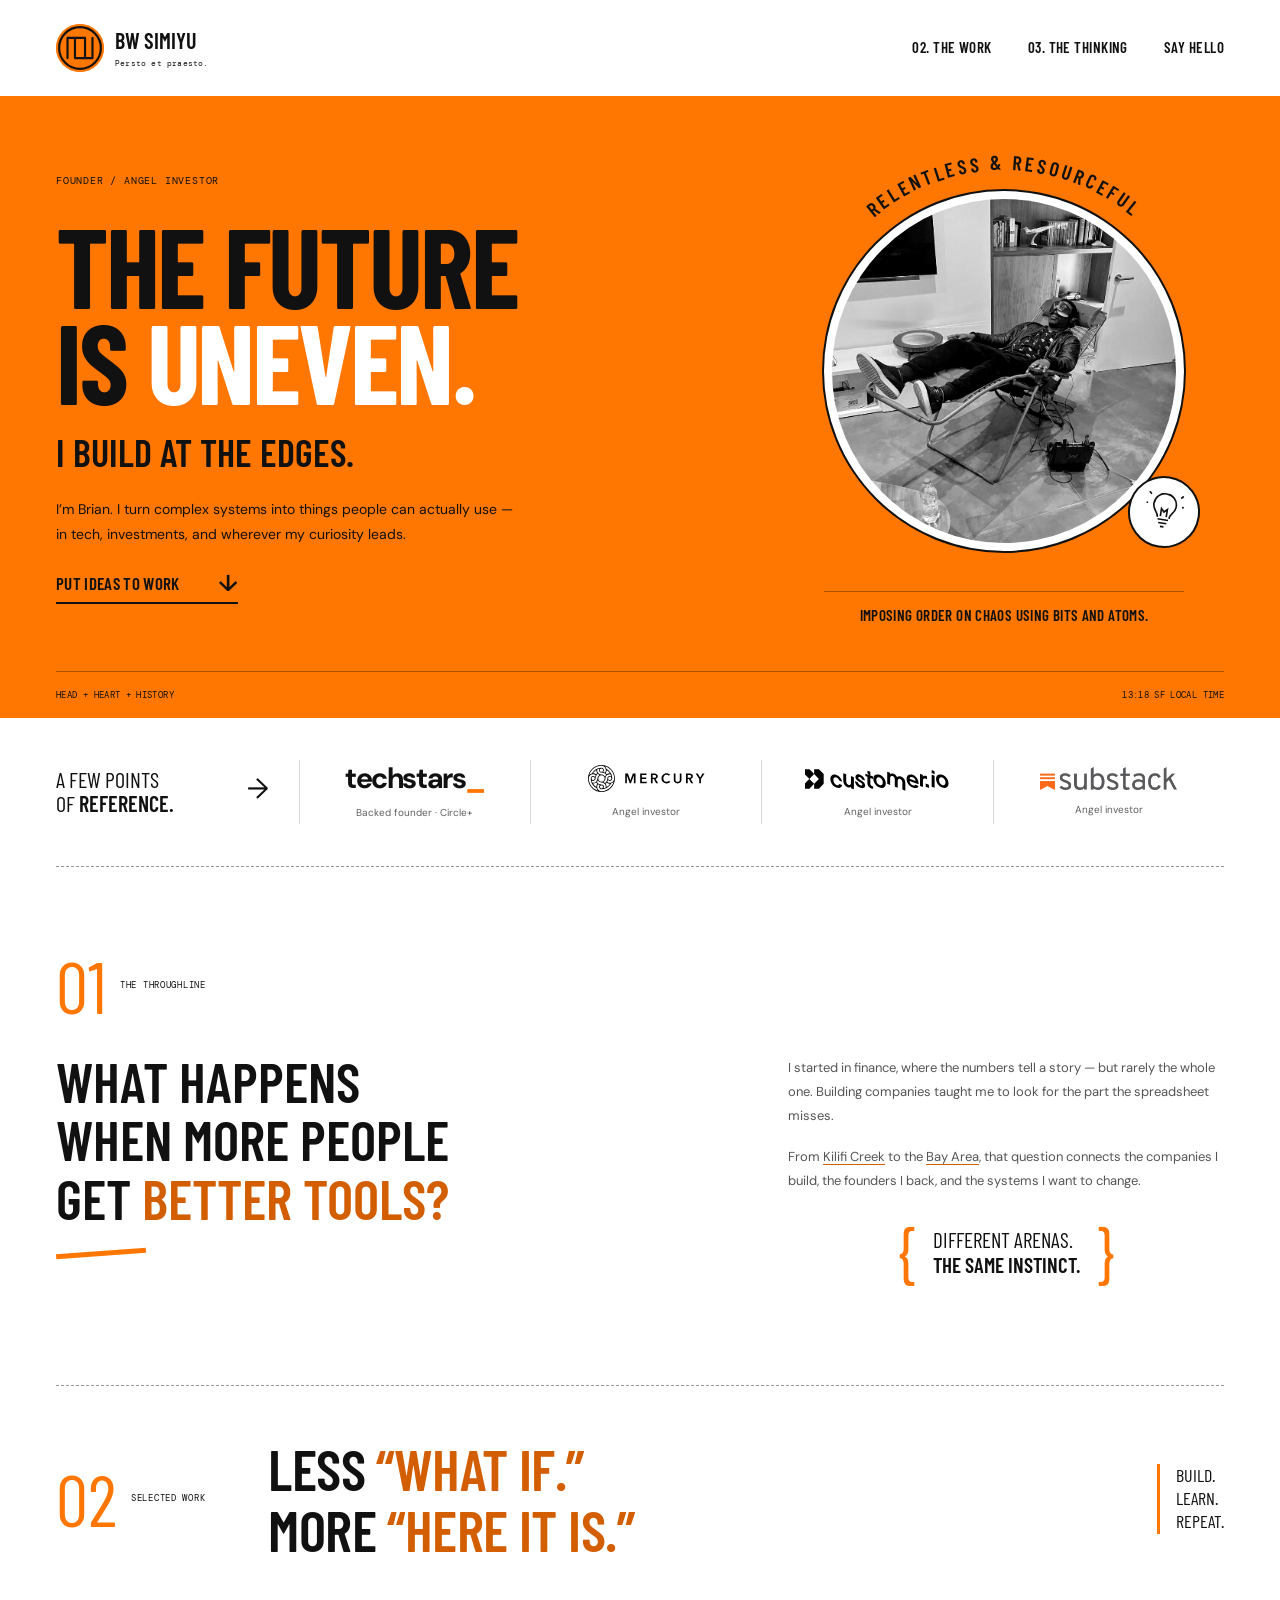
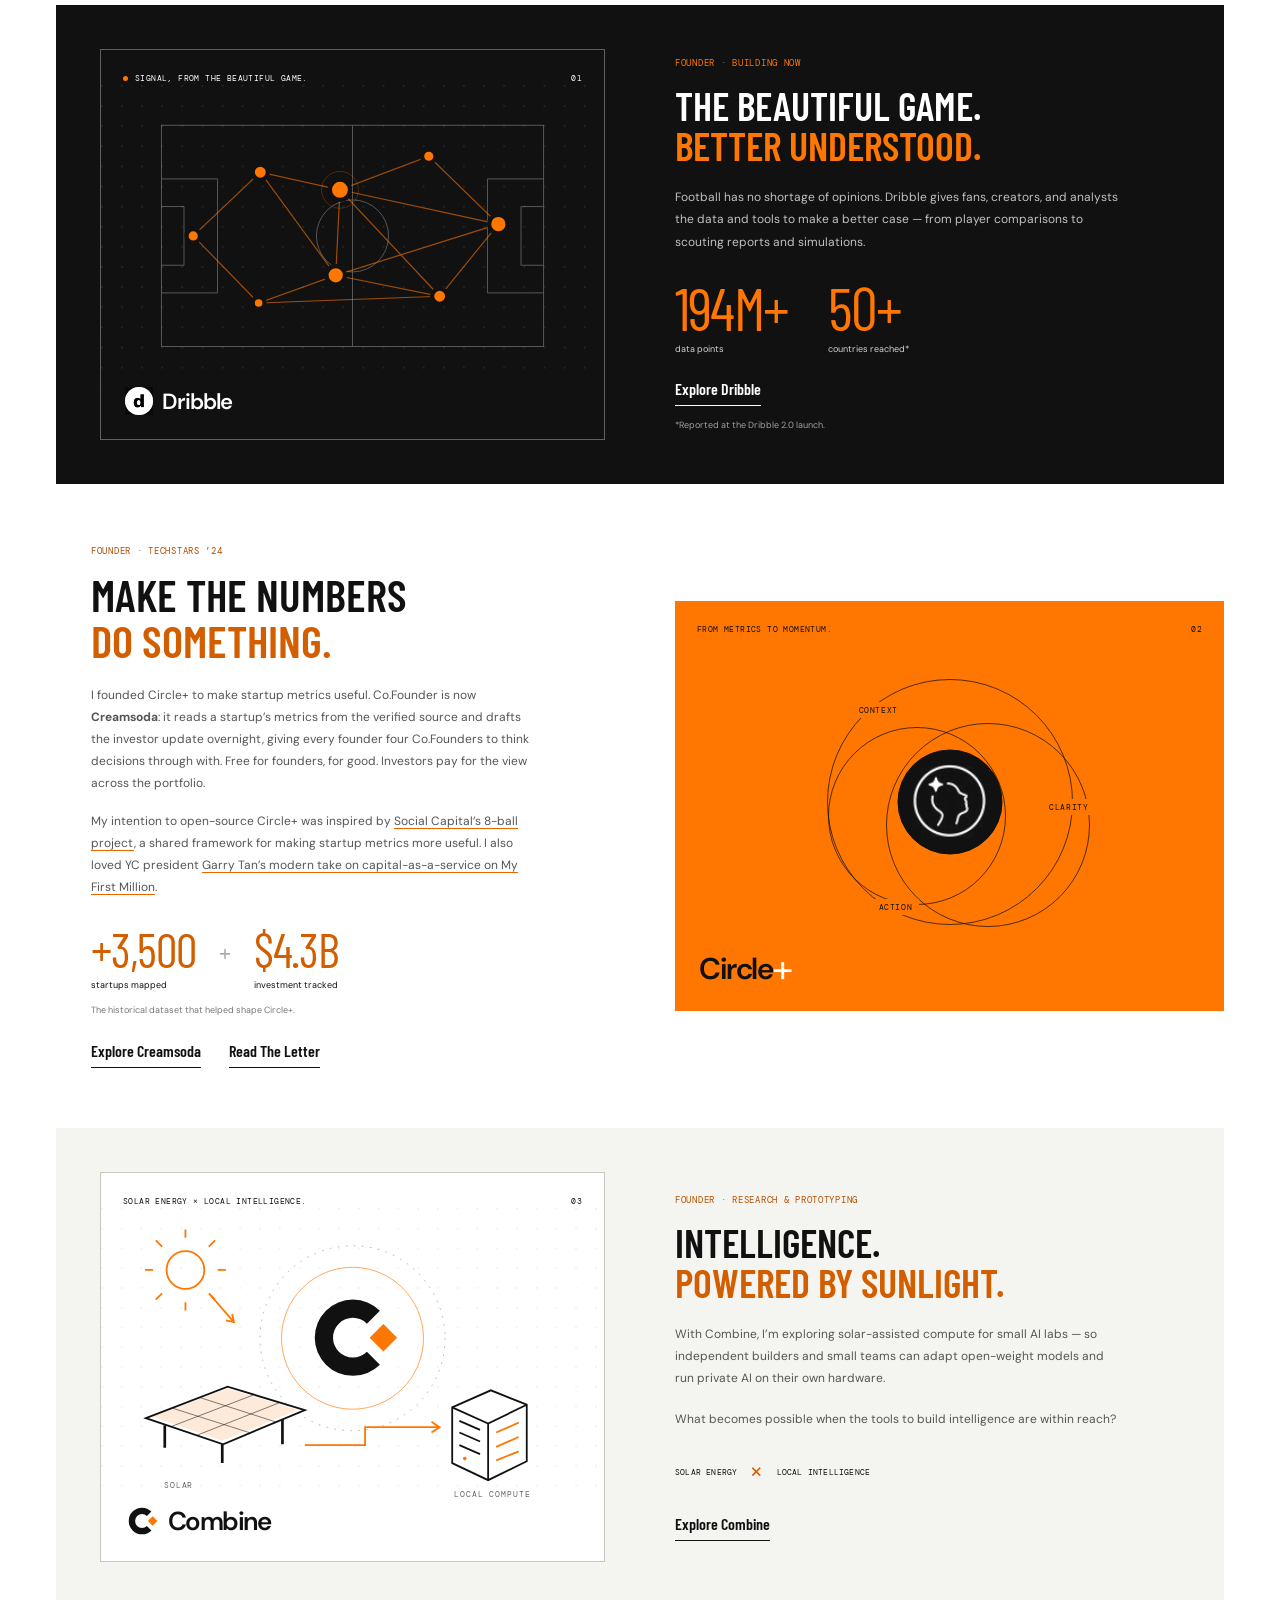
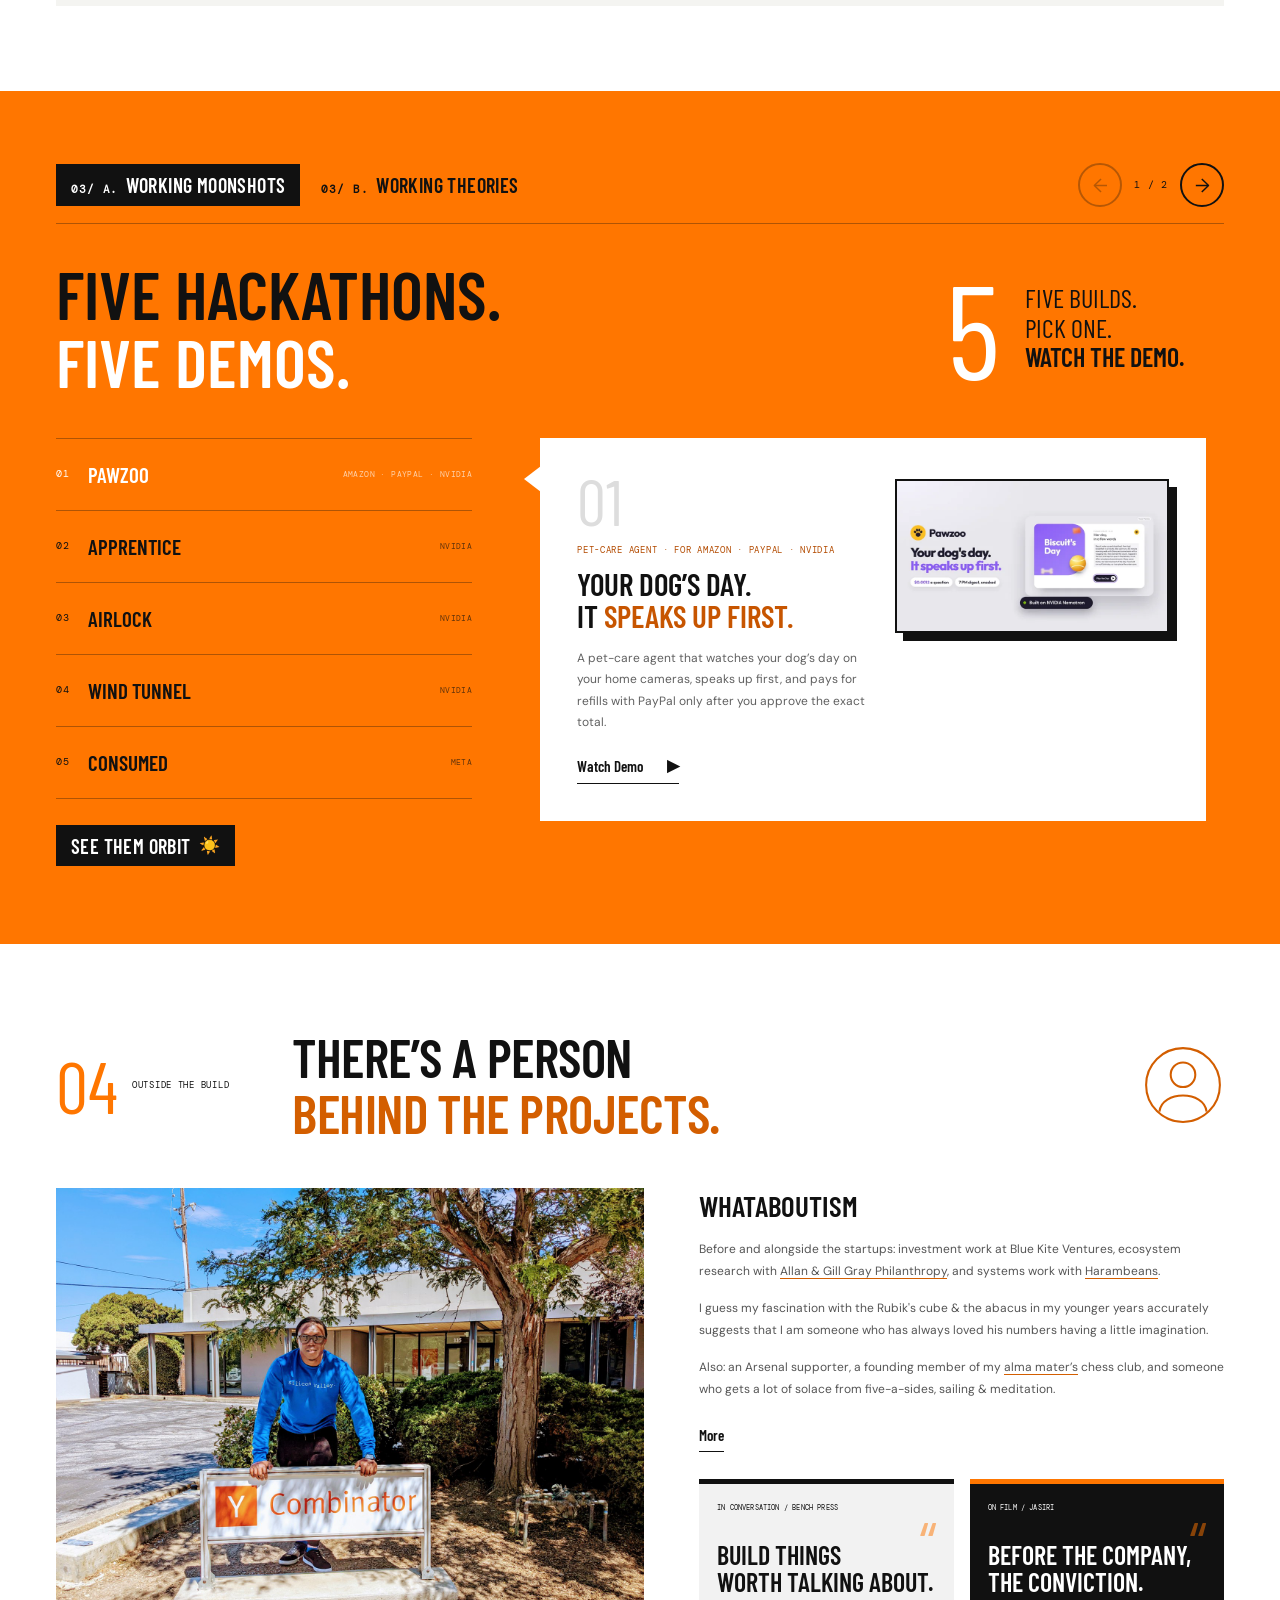
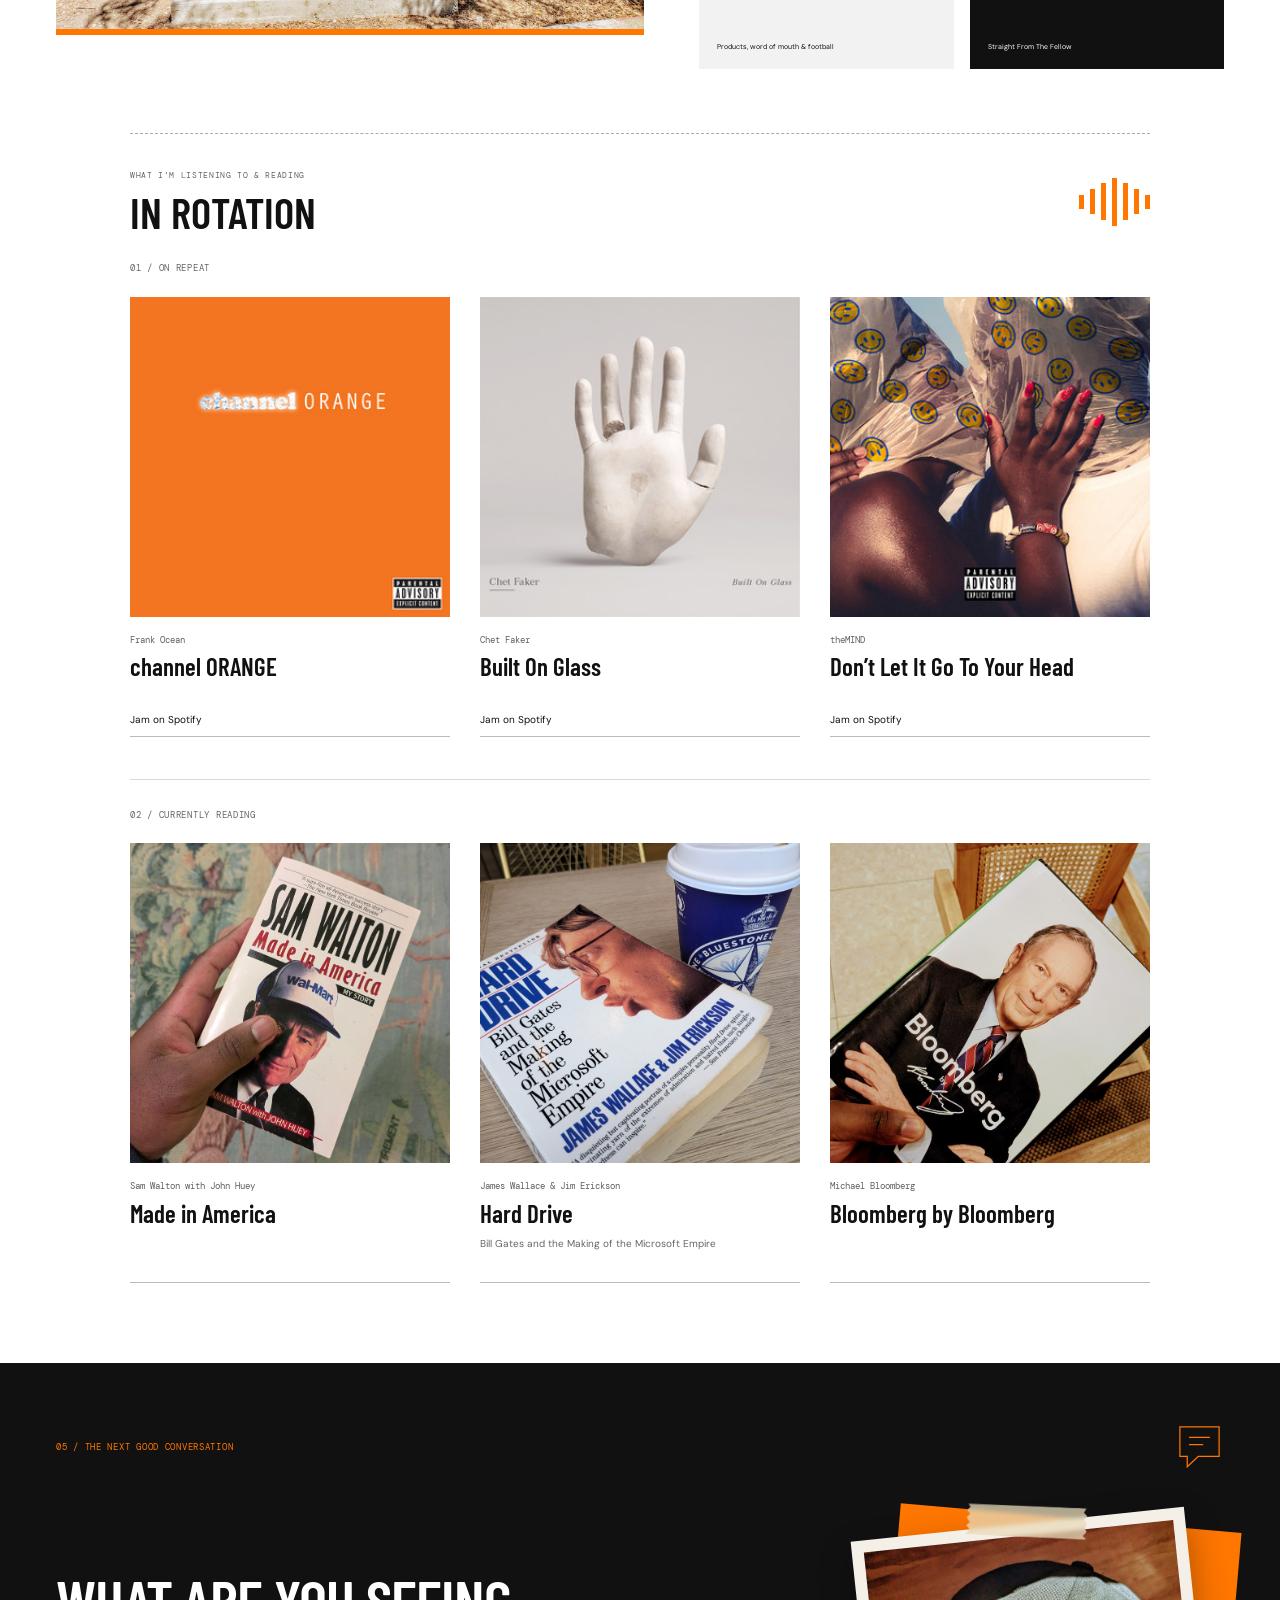
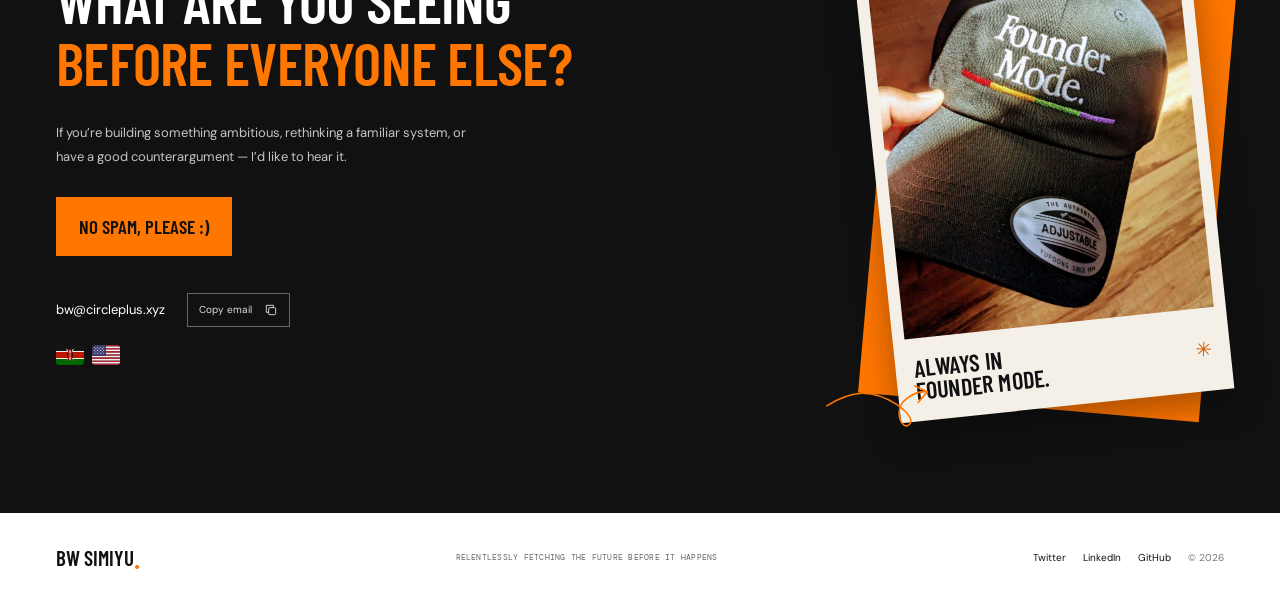
==== index.html @ eaeadc99 "Circle+: simpler Creamsoda copy, drop the Co.Founders row Co-Authored-By: Claude Opus 5.5 <noreply@a" ====
<!doctype html>

<html lang="en">

<head>

  <meta charset="utf-8">

  <meta name="viewport" content="width=device-width, initial-scale=1">

  <meta name="theme-color" content="#ff7600">

  <title>BW Simiyu — Founder & angel investor</title>

  <meta name="description" content="Kenyan roots. A San Francisco vantage point. BW Simiyu builds with head, heart and history. Founder of Dribble and Circle+. Angel investor in Mercury, Customer.io and Substack.">

  <link rel="canonical" href="https://asiyetajwa.github.io/me/">

  <meta property="og:type" content="website">

  <meta property="og:title" content="BW Simiyu — Building at the edges">

  <meta property="og:description" content="The future is uneven. I build at the edges. Founder and angel investor.">

  <meta property="og:url" content="https://asiyetajwa.github.io/me/">

  <meta property="og:image" content="https://asiyetajwa.github.io/me/social.jpg?v=3">

  <meta name="twitter:card" content="summary_large_image">

  <link rel="icon" href="favicon.svg?v=4" type="image/svg+xml">

  <link rel="stylesheet" href="fonts.css?v=3">

  <link rel="stylesheet" href="style.css?v=15">
  <link rel="stylesheet" href="moonshots/moonshots.css?v=5">

  <script src="script.js?v=5" defer></script>
  <script src="moonshots/moonshots.js?v=7" defer></script>

  <noscript><style>.theory-tabs{display:none}.theory[hidden]{display:block}.theory+.theory{margin-top:40px}.theory-mark{display:none}</style></noscript>

  <script type="application/ld+json">{"@context":"https://schema.org","@type":"Person","name":"BW Simiyu","alternateName":"Brian Simiyu","url":"https://asiyetajwa.github.io/me/","image":"https://asiyetajwa.github.io/me/bw-simiyu.jpg","jobTitle":"Founder and Angel Investor","sameAs":["https://www.linkedin.com/in/bw-simiyu/","https://solo.to/bwsimiyu","https://github.com/asiyetajwa","https://x.com/founderalias"]}</script>

</head>

<body>

  <a class="skip" href="#main">Skip to content</a>

  <div class="reading-progress" aria-hidden="true"></div>

  <header class="site-header wrap">

    <a class="identity" href="#" aria-label="BW Simiyu, home"><img class="identity-mark" src="favicon.svg?v=4" width="48" height="48" alt=""><span>BW SIMIYU<small>Persto et praesto.</small></span></a>

    <nav aria-label="Main navigation"><a href="#work">02. THE WORK</a><a href="#thinking">03. THE THINKING</a><a class="nav-contact" href="#contact">SAY HELLO</a></nav>

  </header>



  <main id="main">

    <section class="hero-cover" aria-labelledby="hero-title">

      <div class="hero wrap">

        <div class="hero-copy">

          <p class="eyebrow">FOUNDER / ANGEL INVESTOR</p>

          <h1 id="hero-title">THE FUTURE<br>IS <span>UNEVEN.</span></h1>

          <p class="hero-declaration">I BUILD AT THE EDGES.</p>

          <p class="intro">I’m Brian. I turn complex systems into things people can actually use — in tech, investments, and wherever my curiosity leads.</p>

          <a class="hero-link" href="#work">PUT IDEAS TO WORK <span aria-hidden="true">↓</span></a>

        </div>

        <figure class="portrait">

          <div class="portrait-orbit">

            <svg class="portrait-type" viewBox="0 0 440 440" aria-hidden="true"><defs><path id="portrait-arc" d="M19 220 A201 201 0 0 1 421 220"/></defs><text><textPath href="#portrait-arc" startOffset="50%" text-anchor="middle">RELENTLESS &amp; RESOURCEFUL</textPath></text></svg>

            <div class="portrait-frame"><img src="bw-simiyu.jpg" alt="BW Simiyu wearing a VR headset, relaxing in a chair" width="500" height="500" fetchpriority="high"></div>

            <span class="portrait-badge" aria-hidden="true"><svg viewBox="0 0 64 64" fill="none" stroke="currentColor" stroke-width="2.8"><path d="M22 42c0-9-9-10-9-22a19 19 0 0 1 38 0c0 12-9 13-9 22M23 45h18M25 51h14M29 57h6M27 40V27l5 5 5-5v13"/><path d="M3 20H0M64 20h-3M7 5 3 1M57 5l4-4"/></svg></span>

          </div>

          <figcaption><strong class="portrait-caption">IMPOSING ORDER ON CHAOS USING BITS AND ATOMS.</strong></figcaption>

        </figure>

      </div>

      <div class="hero-foot wrap"><span>HEAD + HEART + HISTORY</span><span id="sf-time">SAN FRANCISCO / PACIFIC TIME</span></div>

    </section>



    <section class="signals wrap" aria-label="Selected affiliations and investments">

      <p class="signals-label">A FEW POINTS<br>OF <strong>REFERENCE.</strong><span class="signal-arrow" aria-hidden="true">→</span></p>

      <a class="signal" href="https://www.techstars.com/newsroom/techstars-oakland-powered-by-j-p-morgan-announces-spring-2024-class" target="_blank" rel="noopener noreferrer"><span class="techstars-logo" aria-label="Techstars">techstars<span>_</span></span><span>Backed founder · Circle+</span></a>

      <a class="signal" href="https://mercury.com" target="_blank" rel="noopener noreferrer"><img src="mercury.svg" alt="Mercury" width="139" height="32"><span>Angel investor</span></a>

      <a class="signal" href="https://customer.io" target="_blank" rel="noopener noreferrer"><img src="customerio.svg" alt="Customer.io" width="200" height="27"><span>Angel investor</span></a>

      <a class="signal" href="https://substack.com" target="_blank" rel="noopener noreferrer"><img class="substack-wordmark" src="substack.png" alt="Substack" width="500" height="86"><span>Angel investor</span></a>

    </section>



    <section class="about wrap section-space" aria-labelledby="about-title">

      <div class="section-index"><span class="chapter-number">01</span><span class="mono">THE THROUGHLINE</span></div>

      <div class="about-statement"><h2 id="about-title">WHAT HAPPENS<br>WHEN MORE PEOPLE<br>GET <span>BETTER TOOLS?</span></h2><div class="statement-underline" aria-hidden="true"></div></div>

      <div class="about-copy"><p>I started in finance, where the numbers tell a story — but rarely the whole one. Building companies taught me to look for the part the spreadsheet misses.</p><p>From <a class="place-link" href="https://www.google.com/maps/@?api=1&amp;map_action=map&amp;center=-3.63629%2C39.85218&amp;zoom=14" target="_blank" rel="noopener noreferrer" title="Kilifi Creek on Google Maps">Kilifi Creek</a> to the <a class="place-link" href="https://www.google.com/maps/@?api=1&amp;map_action=map&amp;center=37.77239%2C-122.42349&amp;zoom=9" target="_blank" rel="noopener noreferrer" title="San Francisco Bay Area on Google Maps">Bay Area</a>, that question connects the companies I build, the founders I back, and the systems I want to change.</p><div class="margin-note"><span aria-hidden="true">{</span><p>Different arenas.<br><strong>The same instinct.</strong></p><span aria-hidden="true">}</span></div></div>

    </section>



    <section class="work wrap section-space" id="work" aria-labelledby="work-title">

      <div class="section-heading"><div class="section-index"><span class="chapter-number">02</span><span class="mono">SELECTED WORK</span></div><h2 id="work-title">LESS <span>“WHAT IF.”</span><br>MORE <span class="underline-word">“HERE IT IS.”</span></h2><span class="heading-aside">BUILD.<br>LEARN.<br>REPEAT.</span></div>



      <article class="project project-dribble">

        <a class="project-art football-art" href="https://dribble360.com" target="_blank" rel="noopener noreferrer" aria-label="Explore Dribble football intelligence">

          <div class="art-top mono"><span><span class="live-dot"></span> SIGNAL, FROM THE BEAUTIFUL GAME.</span><span>01</span></div>

          <svg class="pitch" viewBox="0 0 600 360" fill="none" aria-hidden="true"><defs><pattern id="pitch-grid" width="24" height="24" patternUnits="userSpaceOnUse"><circle cx="1" cy="1" r=".7" fill="#ffffff" opacity=".25"/></pattern></defs><rect width="600" height="360" fill="url(#pitch-grid)"/><g stroke="#ffffff" opacity=".35"><rect x="72" y="48" width="456" height="264"/><path d="M300 48V312M72 112H139V248H72M528 112H461V248H528M72 145H99V215H72M528 145H501V215H528"/><circle cx="300" cy="180" r="43"/></g><g stroke="#ff7600" stroke-width="1.4" opacity=".6"><path d="M110 180L190 104L285 125L391 85L474 166L404 252L280 227L190 104M110 180L188 260L280 227L285 125L404 252M190 104L280 227L474 166M285 125L474 166M188 260L404 252"/></g><g fill="#ff7600" stroke="#111111" stroke-width="5"><circle cx="110" cy="180" r="8"/><circle cx="190" cy="104" r="9"/><circle cx="188" cy="260" r="7"/><circle cx="280" cy="227" r="11"/><circle cx="285" cy="125" r="12"/><circle cx="391" cy="85" r="8"/><circle cx="404" cy="252" r="9"/><circle cx="474" cy="166" r="11"/></g><circle class="pitch-pulse" cx="285" cy="125" r="22" stroke="#ff7600" opacity=".3"/></svg>

          <div class="art-bottom"><span class="art-brand"><img src="dribble.png" width="36" height="36" alt="">Dribble</span></div>

        </a>

        <div class="project-copy"><p class="mono project-role">FOUNDER · BUILDING NOW</p><h3>THE BEAUTIFUL GAME.<br><span>BETTER UNDERSTOOD.</span></h3><p>Football has no shortage of opinions. Dribble gives fans, creators, and analysts the data and tools to make a better case — from player comparisons to scouting reports and simulations.</p><div class="project-facts"><span><strong>194M+</strong><small>data points</small></span><span><strong>50+</strong><small>countries reached*</small></span></div><a class="text-link" href="https://dribble360.com" target="_blank" rel="noopener noreferrer">Explore Dribble</a><p class="footnote">*Reported at the Dribble 2.0 launch.</p></div>

      </article>



      <article class="project project-circle">

        <a class="project-art circle-art" href="https://www.techstars.com/newsroom/techstars-oakland-powered-by-j-p-morgan-announces-spring-2024-class" target="_blank" rel="noopener noreferrer" aria-label="Read about Circle+ in the Techstars 2024 class">

          <div class="art-top mono"><span>FROM METRICS TO MOMENTUM.</span><span>02</span></div>

          <div class="orbital" aria-hidden="true"><div class="orbit orbit-one"></div><div class="orbit orbit-two"></div><div class="orbit orbit-three"></div><span class="orbit-core"><img src="circle-mark.png" alt="" width="100" height="100"></span><span class="orbit-label orbit-label-one">CONTEXT</span><span class="orbit-label orbit-label-two">CLARITY</span><span class="orbit-label orbit-label-three">ACTION</span></div>

          <div class="art-bottom"><span class="art-brand circle-brand">Circle<span>+</span></span></div>

        </a>

        <div class="project-copy"><p class="mono project-role">FOUNDER · TECHSTARS ’24</p><h3>MAKE THE NUMBERS<br><span>DO SOMETHING.</span></h3><p>I founded Circle+ to make startup metrics useful. Co.Founder is now <strong>Creamsoda</strong>: it reads a startup’s metrics from the verified source and drafts the investor update overnight, giving every founder four Co.Founders to think decisions through with. Free for founders, for good. Investors pay for the view across the portfolio.</p><p class="open-source-note">My intention to open-source Circle+ was inspired by <a href="https://medium.com/swlh/diligence-at-social-capital-epilogue-introducing-the-8-ball-and-gaap-for-startups-7ab215c378bc" target="_blank" rel="noopener noreferrer">Social Capital’s 8-ball project</a>, a shared framework for making startup metrics more useful. I also loved YC president <a href="https://youtu.be/JLznSSp2NBU?t=854" target="_blank" rel="noopener noreferrer">Garry Tan’s modern take on capital-as-a-service on My First Million</a>.</p><div class="circle-facts"><div><strong>+3,500</strong><span>startups mapped</span></div><span class="fact-plus" aria-hidden="true">+</span><div><strong>$4.3B</strong><span>investment tracked</span></div></div><p class="footnote">The historical dataset that helped shape Circle+.</p><div class="crew-links"><a class="text-link" href="https://www.circleplus.xyz" target="_blank" rel="noopener noreferrer">Explore Creamsoda</a><a class="text-link" href="https://www.circleplus.xyz/letter" target="_blank" rel="noopener noreferrer">Read The Letter</a></div></div>

      </article>



      <article class="project project-combine" id="combine-project">

        <a class="project-art combine-art" href="https://asiyetajwa.github.io/combine/" target="_blank" rel="noopener noreferrer" aria-label="Explore Combine — intelligence powered by sunlight">

          <div class="art-top mono"><span>SOLAR ENERGY × LOCAL INTELLIGENCE.</span><span>03</span></div>

          <svg class="combine-diagram" viewBox="0 0 560 330" fill="none" aria-hidden="true">

            <defs><pattern id="combine-grid" width="22" height="22" patternUnits="userSpaceOnUse"><circle cx="1" cy="1" r=".7" fill="#111" opacity=".16"/></pattern></defs>

            <rect width="560" height="330" fill="url(#combine-grid)"/>

            <circle cx="280" cy="145" r="103" stroke="#111" stroke-dasharray="2 7" opacity=".3"/><circle cx="280" cy="145" r="79" stroke="#ff7600" opacity=".7"/>

            <g transform="translate(226 90) scale(1.7)"><path d="M49.7 14.3a25 25 0 1 0 0 35.4l-8.5-8.5a13 13 0 1 1 0-18.4l8.5-8.5Z" fill="#111"/><path d="m52 23 9 9-9 9-9-9 9-9Z" fill="#ff7600"/></g>

            <g stroke="#ff7600" stroke-width="2"><circle cx="94" cy="69" r="21"/><path d="M94 33v-9M94 114v-9M58 69h-9M139 69h-9M68 43l-7-7M127 102l-7-7M68 95l-7 7M127 36l-7 7"/><path d="M121 96l27 31m-2-9 2 9-9-2"/></g>

            <g transform="translate(50 190)"><path d="m0 44 91-35 86 26-91 38Z" fill="#fff" stroke="#111" stroke-width="2"/><path d="m7 42 84-31 78 24-84 34Z" fill="#ff7600" fill-opacity=".15"/><g stroke="#111" opacity=".6"><path d="m30 33 85 27M60 21l84 27M29 53l91-35M57 63l91-36"/></g><path d="M21 52v25m131-32v28M85 73v21" stroke="#111" stroke-width="3"/></g>

            <g transform="translate(391 205)" stroke="#111" stroke-width="2"><path d="m0 17 43-19 40 16v63L40 98 0 79Z" fill="#fff"/><path d="m0 17 40 18 43-21M40 35v63"/><path d="m8 32 23 10m-23 3 23 10M8 59l23 10"/><path d="m49 45 25-11m-25 27 25-11m-25 26 25-10" stroke="#ff7600"/><circle cx="14" cy="74" r="2" fill="#ff7600" stroke="none"/></g>

            <path d="M227 264h67v-20h83m-9-6 9 6-9 6" stroke="#ff7600" stroke-width="2"/>

            <text x="70" y="312">SOLAR</text><text x="393" y="322">LOCAL COMPUTE</text>

          </svg>

          <div class="art-bottom"><span class="art-brand combine-brand"><img src="combine-mark.svg" alt="" width="38" height="38">Combine</span></div>

        </a>

        <div class="project-copy"><p class="mono project-role">FOUNDER · RESEARCH &amp; PROTOTYPING</p><h3>INTELLIGENCE.<br><span>POWERED BY SUNLIGHT.</span></h3><p>With Combine, I’m exploring solar-assisted compute for small AI labs — so independent builders and small teams can adapt open-weight models and run private AI on their own hardware.</p><p class="combine-question">What becomes possible when the tools to build intelligence are within reach?</p><div class="combine-principles"><span>SOLAR ENERGY</span><span aria-hidden="true">×</span><span>LOCAL INTELLIGENCE</span></div><a class="text-link" href="https://asiyetajwa.github.io/combine/" target="_blank" rel="noopener noreferrer">Explore Combine</a></div>

      </article>

    </section>



    <section class="thinking" id="thinking" aria-label="Working moonshots and working theories">

      <div class="wrap thinking-inner">

        <div class="tc-nav"><div class="tc-switch" aria-label="Choose a slide"><button type="button" class="tc-pick" data-slide="0" aria-controls="moonshots-slide" aria-current="true"><span class="mono">03/ A.</span> Working Moonshots</button><button type="button" class="tc-pick" data-slide="1" aria-controls="theories-slide" aria-current="false"><span class="mono">03/ B.</span> Working Theories</button></div><div class="tc-arrows"><button type="button" class="tc-arrow" data-step="-1" aria-label="Previous slide" disabled><span aria-hidden="true">←</span></button><span class="tc-count mono" aria-live="polite">1 / 2</span><button type="button" class="tc-arrow" data-step="1" aria-label="Next slide"><span aria-hidden="true">→</span></button></div></div>

        <div class="tc-track" aria-roledescription="carousel" aria-label="Working moonshots and working theories">

        <div class="tc-slide" id="moonshots-slide" role="group" aria-roledescription="slide" aria-label="A. Working Moonshots"><div class="thinking-header"><div><h2 id="moonshots-title">FIVE HACKATHONS.<br><span>FIVE DEMOS.</span></h2></div><div class="thinking-invite"><span aria-hidden="true">5</span><p>Five builds.<br>Pick one.<br><strong>Watch the demo.</strong></p></div></div>

          <div class="theory-layout"><div><div class="theory-tabs" role="tablist" aria-label="Working moonshots" aria-orientation="vertical"><button role="tab" aria-selected="true" aria-controls="moonshot-1" id="mtab-1" tabindex="0"><span class="mono">01</span> Pawzoo<span class="ms-tab-brand mono">Amazon · PayPal · NVIDIA</span></button><button role="tab" aria-selected="false" aria-controls="moonshot-2" id="mtab-2" tabindex="-1"><span class="mono">02</span> Apprentice<span class="ms-tab-brand mono">NVIDIA</span></button><button role="tab" aria-selected="false" aria-controls="moonshot-3" id="mtab-3" tabindex="-1"><span class="mono">03</span> Airlock<span class="ms-tab-brand mono">NVIDIA</span></button><button role="tab" aria-selected="false" aria-controls="moonshot-4" id="mtab-4" tabindex="-1"><span class="mono">04</span> Wind Tunnel<span class="ms-tab-brand mono">NVIDIA</span></button><button role="tab" aria-selected="false" aria-controls="moonshot-5" id="mtab-5" tabindex="-1"><span class="mono">05</span> Consumed<span class="ms-tab-brand mono">Meta</span></button></div><button type="button" class="moonshots-orbit" data-moonshots-open>See Them Orbit <span aria-hidden="true">☀️</span></button></div>

          <div class="theories"><article class="theory moonshot" id="moonshot-1" role="tabpanel" aria-labelledby="mtab-1" tabindex="0"><div class="moonshot-copy"><span class="theory-mark" aria-hidden="true">01</span><p class="moonshot-kicker mono">Pet-care agent · For Amazon · PayPal · NVIDIA</p><p class="theory-headline">YOUR DOG’S DAY.<br>IT <em>SPEAKS UP FIRST.</em></p><p>A pet-care agent that watches your dog’s day on your home cameras, speaks up first, and pays for refills with PayPal only after you approve the exact total.</p><a href="https://youtu.be/TU6OOYvhF2o" target="_blank" rel="noopener noreferrer" class="text-link">Watch Demo <span aria-hidden="true">▶</span></a></div><img class="moonshot-shot" src="moonshots/pawzoo.webp" alt="Pawzoo" width="720" height="405" loading="lazy" decoding="async"></article><article class="theory moonshot" id="moonshot-2" role="tabpanel" aria-labelledby="mtab-2" tabindex="0" hidden><div class="moonshot-copy"><span class="theory-mark" aria-hidden="true">02</span><p class="moonshot-kicker mono">Model trainer · For NVIDIA</p><p class="theory-headline">TEACH A SMALL MODEL<br><em>ONE JOB.</em></p><p>Teaches a small open model one job, proves it learned on examples it never saw, and ships it only if it wins: 74% to 87% on a $1 budget.</p><a href="https://youtu.be/PvEZV1q-UCQ" target="_blank" rel="noopener noreferrer" class="text-link">Watch Demo <span aria-hidden="true">▶</span></a></div><img class="moonshot-shot" src="moonshots/apprentice.webp" alt="Apprentice" width="720" height="405" loading="lazy" decoding="async"></article><article class="theory moonshot" id="moonshot-3" role="tabpanel" aria-labelledby="mtab-3" tabindex="0" hidden><div class="moonshot-copy"><span class="theory-mark" aria-hidden="true">03</span><p class="moonshot-kicker mono">Private assistant · For NVIDIA</p><p class="theory-headline">SEAL YOUR SECRETS<br><em>BEFORE THE CLOUD</em> SEES THEM.</p><p>A personal assistant that seals every secret on your device before anything reaches the cloud, with a receipt of exactly what left. 1,083 of 1,170 planted secrets held against a red team.</p><a href="https://youtu.be/cZM7GBF7MQY" target="_blank" rel="noopener noreferrer" class="text-link">Watch Demo <span aria-hidden="true">▶</span></a></div><img class="moonshot-shot" src="moonshots/airlock.webp" alt="Airlock" width="720" height="405" loading="lazy" decoding="async"></article><article class="theory moonshot" id="moonshot-4" role="tabpanel" aria-labelledby="mtab-4" tabindex="0" hidden><div class="moonshot-copy"><span class="theory-mark" aria-hidden="true">04</span><p class="moonshot-kicker mono">Robot test track · For NVIDIA</p><p class="theory-headline">CRASH IT HERE,<br><em>NOT ON THE FLOOR.</em></p><p>A test track for robot policies, with no robot. The model proposes fixes and the simulator keeps only what helps: pass rate from 36.5% to 73.5%.</p><a href="https://youtu.be/N_AFv_H6oro" target="_blank" rel="noopener noreferrer" class="text-link">Watch Demo <span aria-hidden="true">▶</span></a></div><img class="moonshot-shot" src="moonshots/windtunnel.webp" alt="Wind Tunnel" width="720" height="405" loading="lazy" decoding="async"></article><article class="theory moonshot" id="moonshot-5" role="tabpanel" aria-labelledby="mtab-5" tabindex="0" hidden><div class="moonshot-copy"><span class="theory-mark" aria-hidden="true">05</span><p class="moonshot-kicker mono">Social app · For Meta</p><p class="theory-headline">SPOTIFY WRAPPED,<br>BUT <em>EVERY DAY.</em></p><p>One page a day for everything you listen to, read and eat. Each item comes back hand-painted, and your day cracks open as one card for your story.</p><a href="https://youtu.be/xpzTUJv_nhA" target="_blank" rel="noopener noreferrer" class="text-link">Watch Demo <span aria-hidden="true">▶</span></a></div><img class="moonshot-shot" src="moonshots/consumed.webp" alt="Consumed" width="720" height="405" loading="lazy" decoding="async"></article></div></div>

        </div>

        <div class="tc-slide" id="theories-slide" role="group" aria-roledescription="slide" aria-label="B. Working Theories"><div class="thinking-header"><div><h2 id="thinking-title">CONVICTIONS.<br><span>OPEN TO REVISION.</span></h2></div><div class="thinking-invite"><span aria-hidden="true">?</span><p>Four ideas.<br>Pick one.<br><strong>Push back.</strong></p></div></div>

          <div class="theory-layout"><div class="theory-tabs" role="tablist" aria-label="Working theories" aria-orientation="vertical"><button role="tab" aria-selected="true" aria-controls="theory-1" id="tab-1" tabindex="0"><span class="mono">01</span> Calibrating expected goals</button><button role="tab" aria-selected="false" aria-controls="theory-2" id="tab-2" tabindex="-1"><span class="mono">02</span> Build at the edges</button><button role="tab" aria-selected="false" aria-controls="theory-3" id="tab-3" tabindex="-1"><span class="mono">03</span> Beyond the dashboard</button><button role="tab" aria-selected="false" aria-controls="theory-4" id="tab-4" tabindex="-1"><span class="mono">04</span> The case for open</button></div>

          <div class="theories"><article class="theory" id="theory-1" role="tabpanel" aria-labelledby="tab-1" tabindex="0"><span class="theory-mark" aria-hidden="true">01</span><p class="theory-headline">A GOOD MODEL SHOULD<br>SURVIVE <em>A HARD TEST.</em></p><p>In my paper, Calibrating Expected Goals, I test football forecasts against Pinnacle’s closing odds across 8,982 matches. The xG model produces well-calibrated probabilities, but in the specification tested, it neither improves on a goals-based model nor beats the market. A reminder to test useful-looking metrics against a demanding benchmark.</p><a href="https://papers.ssrn.com/sol3/papers.cfm?abstract_id=7549503" target="_blank" rel="noopener noreferrer" class="text-link">Read Calibrating Expected Goals on SSRN</a></article><article class="theory" id="theory-2" role="tabpanel" aria-labelledby="tab-2" tabindex="0" hidden><span class="theory-mark" aria-hidden="true">02</span><p class="theory-headline">THE NEXT BUILDER MIGHT<br>BE WAITING FOR <em>BETTER TOOLS.</em></p><p>Useful intelligence shouldn’t depend on being in the right room, on the right continent, or inside the biggest lab. I’m interested in what smaller teams can do when the infrastructure gets within reach.</p><a href="https://asiyetajwa.github.io/combine/" target="_blank" rel="noopener noreferrer" class="text-link">Explore the Combine concept</a></article><article class="theory" id="theory-3" role="tabpanel" aria-labelledby="tab-3" tabindex="0" hidden><span class="theory-mark" aria-hidden="true">03</span><p class="theory-headline">A METRIC SHOULD CHANGE<br>YOUR <em>NEXT MOVE.</em></p><p>A dashboard is only the beginning. The interesting question is what happens after you understand the numbers. Can the software help you decide, delegate, and actually do the work?</p><a href="https://www.linkedin.com/feed/update/urn:li:activity:7275244470491582465/" target="_blank" rel="noopener noreferrer" class="text-link">The thinking behind Co.Founder</a></article><article class="theory" id="theory-4" role="tabpanel" aria-labelledby="tab-4" tabindex="0" hidden><span class="theory-mark" aria-hidden="true">04</span><p class="theory-headline">WHAT IF GIVING UP CONTROL<br>IS HOW YOU <em>GAIN SCALE?</em></p><p>When every founder has to interpret the same metrics differently, the whole ecosystem pays. Shared tools and open standards can make the foundation stronger for everyone building on it.</p><a href="https://www.linkedin.com/feed/update/urn:li:activity:7316475193479065601/" target="_blank" rel="noopener noreferrer" class="text-link">Why I made the case for open source</a></article></div></div>

        </div>

        </div>

      </div>

    </section>



    <section class="elsewhere wrap section-space" aria-labelledby="elsewhere-title">

      <div class="section-heading"><div class="section-index"><span class="chapter-number">04</span><span class="mono">OUTSIDE THE BUILD</span></div><h2 id="elsewhere-title">THERE’S A PERSON<br><span>BEHIND THE PROJECTS.</span></h2><span class="human-icon" aria-hidden="true"><svg viewBox="0 0 80 80" fill="none" stroke="currentColor" stroke-width="2"><circle cx="40" cy="40" r="36"/><circle cx="40" cy="30" r="12"/><path d="M17 66c2-21 44-21 46 0"/></svg></span></div>

      <div class="personal-grid"><figure class="personal-photo"><img src="bw-outside-the-build.jpg" alt="BW Simiyu in a blue Silicon Valley sweatshirt beside the Y Combinator sign" width="1600" height="1200" loading="lazy"></figure><div class="personal-story"><div class="context-bio"><h3>WHATABOUTISM</h3><p>Before and alongside the startups: investment work at Blue Kite Ventures, ecosystem research with <a href="https://allangrayorbis.org/" target="_blank" rel="noopener noreferrer">Allan &amp; Gill Gray Philanthropy</a>, and systems work with <a href="https://www.harambeans.com/" target="_blank" rel="noopener noreferrer">Harambeans</a>.</p><p>I guess my fascination with the Rubik's cube &amp; the abacus in my younger years accurately suggests that I am someone who has always loved his numbers having a little imagination.</p><p>Also: an Arsenal supporter, a founding member of my <a href="https://www.usiu.ac.ke/" target="_blank" rel="noopener noreferrer">alma mater’s</a> chess club, and someone who gets a lot of solace from five-a-sides, sailing &amp; meditation.</p><a class="text-link" href="https://www.linkedin.com/in/bw-simiyu/" target="_blank" rel="noopener noreferrer">More</a></div><div class="appearances"><a href="https://www.linkedin.com/feed/update/urn:li:activity:7320825275007610883/" target="_blank" rel="noopener noreferrer"><span class="mono">IN CONVERSATION / BENCH PRESS</span><h3>BUILD THINGS<br>WORTH TALKING ABOUT.</h3><span class="appearance-bottom">Products, word of mouth & football</span></a><a href="https://www.youtube.com/watch?v=0WVATfDxjQY" target="_blank" rel="noopener noreferrer"><span class="mono">ON FILM / JASIRI</span><h3>BEFORE THE COMPANY,<br>THE CONVICTION.</h3><span class="appearance-bottom">Straight From The Fellow</span></a></div></div></div>



      <div class="playlist" aria-labelledby="playlist-title">

        <div class="playlist-heading"><div><p class="mono">WHAT I’M LISTENING TO &amp; READING</p><h3 id="playlist-title">IN ROTATION</h3></div><span class="playlist-sound" aria-hidden="true"><i></i><i></i><i></i><i></i><i></i><i></i><i></i></span></div>

        <p class="rotation-label mono">01 / ON REPEAT</p>

        <div class="album-grid">

          <a class="album" href="https://open.spotify.com/album/392p3shh2jkxUxY2VHvlH8" target="_blank" rel="noopener noreferrer"><div class="album-cover"><img src="channel-orange.jpg" alt="channel ORANGE album artwork" width="300" height="300" loading="lazy"></div><div class="rotation-caption"><span class="album-artist">Frank Ocean</span><h4>channel ORANGE</h4><span class="spotify-link">Jam on Spotify</span></div></a>

          <a class="album" href="https://open.spotify.com/album/6DwdzG4UGYLxJ2p7bd483v" target="_blank" rel="noopener noreferrer"><div class="album-cover"><img src="built-on-glass.jpg" alt="Built On Glass album artwork" width="300" height="300" loading="lazy"></div><div class="rotation-caption"><span class="album-artist">Chet Faker</span><h4>Built On Glass</h4><span class="spotify-link">Jam on Spotify</span></div></a>

          <a class="album" href="https://open.spotify.com/album/1EUDOyNBx4zUKHgKHvNz0P" target="_blank" rel="noopener noreferrer"><div class="album-cover"><img src="dont-let-it-go-to-your-head.jpg" alt="Don't Let It Go To Your Head album artwork" width="300" height="300" loading="lazy"></div><div class="rotation-caption"><span class="album-artist">theMIND</span><h4>Don’t Let It Go To Your Head</h4><span class="spotify-link">Jam on Spotify</span></div></a>

        </div>

        <div class="reading-shelf" aria-labelledby="reading-title">

          <h4 class="rotation-label mono" id="reading-title">02 / CURRENTLY READING</h4>

          <div class="book-grid">

            <figure class="book"><div class="book-cover"><img src="reading-made-in-america.jpg" alt="My copy of Sam Walton: Made in America, held against a patterned background" width="788" height="1050" loading="lazy"></div><figcaption class="rotation-caption"><span class="book-author">Sam Walton with John Huey</span><h4>Made in America</h4></figcaption></figure>

            <figure class="book"><div class="book-cover"><img src="reading-hard-drive.jpg" alt="Hard Drive: Bill Gates and the Making of the Microsoft Empire beside a cup of coffee" width="788" height="1050" loading="lazy"></div><figcaption class="rotation-caption"><span class="book-author">James Wallace &amp; Jim Erickson</span><h4>Hard Drive</h4><p>Bill Gates and the Making of the Microsoft Empire</p></figcaption></figure>

            <figure class="book"><div class="book-cover"><img src="reading-bloomberg.jpg" alt="My copy of Bloomberg by Bloomberg held over a woven wooden chair" width="788" height="1050" loading="lazy"></div><figcaption class="rotation-caption"><span class="book-author">Michael Bloomberg</span><h4>Bloomberg by Bloomberg</h4></figcaption></figure>

          </div>

        </div>



      </div>

    </section>



    <section class="contact-cover" id="contact" aria-labelledby="contact-title">

      <div class="contact wrap"><div class="contact-kicker"><span class="mono">05 / THE NEXT GOOD CONVERSATION</span><svg class="conversation-icon" viewBox="0 0 80 80" fill="none" stroke="currentColor" stroke-width="2" aria-hidden="true"><path d="M8 8h64v48H38L20 73V56H8Z"/><path d="M23 25h34M23 37h23"/></svg></div>

        <div class="contact-grid"><div class="contact-copy"><h2 id="contact-title">WHAT ARE YOU SEEING<br><span>BEFORE EVERYONE ELSE?</span></h2><div class="contact-row"><p>If you’re building something ambitious, rethinking a familiar system, or have a good counterargument — I’d like to hear it.</p><a class="contact-button" href="mailto:bw@circleplus.xyz">NO SPAM, PLEASE :)</a></div><div class="email-row"><a href="mailto:bw@circleplus.xyz">bw@circleplus.xyz</a><button id="copy-email" aria-label="Copy email address">Copy email <svg width="14" height="14" viewBox="0 0 24 24" fill="none" stroke="currentColor" stroke-width="1.6" aria-hidden="true"><rect x="8" y="8" width="12" height="12" rx="2"/><path d="M16 8V4H4V16H8"/></svg></button><span id="copy-status" role="status" aria-live="polite"></span></div><div class="contact-flags"><img src="flag-kenya.svg" alt="Kenyan flag" width="28" height="28"><img src="flag-usa.svg" alt="American flag" width="28" height="28"></div></div>

          <figure class="contact-photo"><span class="photo-tape" aria-hidden="true"></span><div class="photo-print"><img src="founder-mode.jpg" alt="A Founder Mode cap held in hand, with colorful embroidery" width="900" height="1200" loading="lazy"><figcaption><span>ALWAYS IN<br>FOUNDER MODE.</span><span class="photo-spark" aria-hidden="true">✳</span></figcaption></div><svg class="photo-scribble" viewBox="0 0 140 90" fill="none" aria-hidden="true"><path d="M8 16C44 7 68 13 91 41c13 17 13 27 6 29-10 3-13-25 8-32 11-4 21-3 27 0m-13-12 13 12-15 9"/></svg></figure>

        </div>

      </div>

    </section>

  </main>



  <footer class="site-footer wrap"><a class="identity" href="#" aria-label="Back to top">BW SIMIYU<span class="identity-dot">.</span></a><span class="footer-note">RELENTLESSLY FETCHING THE FUTURE BEFORE IT HAPPENS</span><div><a class="twitter-link" href="https://x.com/founderalias" target="_blank" rel="noopener noreferrer">Twitter</a><a href="https://www.linkedin.com/in/bw-simiyu/" target="_blank" rel="noopener noreferrer">LinkedIn</a><a href="https://github.com/asiyetajwa" target="_blank" rel="noopener noreferrer">GitHub</a><span>© <span id="year">2026</span></span></div></footer>

</body>

</html>
---- fonts.css ----
@font-face{font-family:'DM Sans';font-style:normal;font-weight:100 1000;font-display:swap;src:url('DMSans-opsz-wght.ttf') format('truetype')}
@font-face{font-family:'DM Mono';font-style:normal;font-weight:400;font-display:swap;src:url('DMMono-Regular.ttf') format('truetype')}
@font-face{font-family:'Barlow Condensed';font-style:normal;font-weight:400;font-display:swap;src:url('BarlowCondensed-Regular.ttf') format('truetype')}
@font-face{font-family:'Barlow Condensed';font-style:normal;font-weight:600;font-display:swap;src:url('BarlowCondensed-SemiBold.ttf') format('truetype')}
@font-face{font-family:'Barlow Condensed';font-style:normal;font-weight:700;font-display:swap;src:url('BarlowCondensed-Bold.ttf') format('truetype')}
---- style.css ----
:root{--orange:#ff7600;--ink:#111;--paper:#fff;--muted:#606060;--line:#d9d9d9;--display:'Barlow Condensed','Arial Narrow',Arial,sans-serif;--sans:'DM Sans',Arial,sans-serif;--mono:'DM Mono',monospace}*{box-sizing:border-box}html{scroll-behavior:smooth;scroll-padding-top:24px}body{margin:0;color:var(--ink);background:var(--paper);font-family:var(--sans);-webkit-font-smoothing:antialiased}a{color:inherit;text-decoration:none}button{font:inherit}img,svg{display:block;max-width:100%}button,a{-webkit-tap-highlight-color:transparent}a:focus-visible,button:focus-visible,[tabindex]:focus-visible{outline:3px solid #1759ca;outline-offset:6px}::selection{color:white;background:#111}h1,h2,h3,p,figure{margin:0}h1,h2,h3{font-family:var(--display);font-weight:600}button{cursor:pointer}.wrap{width:calc(100% - 112px);max-width:1240px;margin-inline:auto}.mono,.eyebrow{font-family:var(--mono);font-size:10px;line-height:1.6;letter-spacing:.08em}.skip{position:fixed;z-index:100;top:8px;left:8px;padding:12px;background:white;transform:translateY(-160%)}.skip:focus{transform:none}.reading-progress{position:fixed;top:0;left:0;height:3px;background:var(--orange);z-index:50;pointer-events:none}.site-header{height:96px;display:flex;align-items:center;justify-content:space-between;gap:28px}.identity{display:flex;align-items:center;gap:11px;font-family:var(--display);font-size:22px;font-weight:600;line-height:1}.identity small{display:block;font-family:var(--mono);font-size:8px;font-weight:400;letter-spacing:.07em;margin-top:8px}.identity-mark{background:var(--orange);border-radius:50%;height:43px;width:43px;display:grid;place-items:center;font-size:26px;font-weight:700;letter-spacing:-.06em;padding-right:3px}.site-header nav{display:flex;align-items:center;gap:36px;font-family:var(--display);font-size:15px;font-weight:600;letter-spacing:.03em}.site-header nav a{padding-block:9px;border-bottom:2px solid transparent}.site-header nav a:hover{border-color:var(--orange)}.nav-contact span{margin-left:13px;color:#d35e00}.hero-cover{background:var(--orange)}.hero{display:grid;grid-template-columns:1.28fr 1fr;gap:70px;align-items:center;padding-block:55px 45px}.hero .eyebrow{font-size:10px;letter-spacing:.08em;margin-bottom:28px}.hero h1{font-weight:700;font-size:clamp(78px,8.8vw,126px);line-height:.85;letter-spacing:-.025em}.hero h1 span{color:white}.hero-declaration{font-family:var(--display);font-size:38px;line-height:1.1;font-weight:600;margin-top:24px}.intro{font-size:14px;line-height:1.8;max-width:465px;margin-top:23px}.hero-link{display:inline-flex;align-items:center;gap:38px;font-family:var(--display);font-size:17px;letter-spacing:.02em;font-weight:600;border-bottom:2px solid var(--ink);margin-top:24px;padding-bottom:7px}.hero-link span{font-family:var(--sans);font-size:23px;line-height:1}.hero-link:hover{color:white;border-color:white}.portrait{width:100%;max-width:440px;justify-self:end}.portrait-orbit{position:relative;aspect-ratio:1}.portrait-type{position:absolute;inset:0;width:100%;height:100%;overflow:visible}.portrait-type text{font-family:var(--display);font-size:18px;font-weight:600;letter-spacing:4.5px;fill:var(--ink)}.portrait-frame{position:absolute;inset:40px;border:8px solid white;border-radius:50%;overflow:hidden;box-shadow:0 0 0 2px var(--ink);background:white}.portrait-frame img{width:100%;height:100%;object-fit:cover;filter:grayscale(1) contrast(1.05);transition:filter .4s}.portrait:hover img{filter:grayscale(0)}.portrait-badge{position:absolute;right:24px;bottom:43px;width:72px;height:72px;background:white;border:2px solid var(--ink);border-radius:50%;display:grid;place-items:center;transform:rotate(9deg)}.portrait-badge svg{width:38px;height:38px}.portrait figcaption{border-top:1px solid #1115;padding-top:14px;margin-inline:40px;display:flex;align-items:center;justify-content:space-between;gap:18px;font-family:var(--display);font-size:15px;line-height:1.25}.portrait figcaption strong{font-weight:600}.portrait figcaption>span{font-size:16px;max-width:75px}.hero-foot{display:flex;align-items:center;justify-content:space-between;gap:16px;border-top:1px solid #1115;padding-block:17px;font-family:var(--mono);font-size:9px;letter-spacing:.04em}.signals{display:grid;grid-template-columns:1.12fr 1fr 1fr 1fr;padding-block:42px;border-bottom:1px dashed #999;align-items:center}.signals-label{position:relative;font-family:var(--display);font-size:22px;line-height:1.05;font-weight:400}.signals-label strong{font-weight:600}.signal-arrow{position:absolute;top:6px;right:30px;font-family:var(--sans);font-size:28px}.signal{display:flex;flex-direction:column;gap:13px;align-items:center;justify-content:center;min-height:64px;border-left:1px solid var(--line)}.signal img{max-width:160px;height:27px;object-fit:contain}.signal>span:last-child{font-size:10px;color:var(--muted)}.signal:hover>span:last-child{color:#b94f00}.techstars-logo{font-size:29px;letter-spacing:-1.4px;font-weight:700;line-height:1}.techstars-logo>span{color:var(--orange)}.section-index{display:flex;align-items:center;gap:14px}.chapter-number{font-family:var(--display);font-size:72px;line-height:.8;font-weight:400;color:var(--orange)}.section-index .mono{max-width:110px;font-size:9px}.about{display:grid;grid-template-columns:1.45fr 1fr;gap:38px 100px;padding-block:90px 100px}.about>.section-index{grid-column:1/-1}.about h2{font-size:56px;line-height:1.04;font-weight:600}.about h2 span{color:#d35e00}.statement-underline{height:5px;width:90px;transform:rotate(-4deg);background:var(--orange);margin-top:24px}.about-copy{padding-top:4px}.about-copy>p{font-size:13px;line-height:1.85;color:#555;margin-bottom:17px}.margin-note{display:flex;align-items:center;justify-content:center;gap:17px;margin-top:26px}.margin-note>span{font-family:var(--display);font-size:66px;line-height:1;color:var(--orange);font-weight:400}.margin-note p{font-family:var(--display);font-size:21px;line-height:1.2;text-transform:uppercase}.margin-note strong{font-weight:600}.work{border-top:1px dashed #999;padding-block:52px 85px}.section-heading{display:flex;justify-content:space-between;gap:38px;align-items:center;margin-bottom:46px}.section-heading h2{font-size:58px;line-height:1.04;letter-spacing:-.01em;flex:1;margin-left:25px}.section-heading h2>span{color:#d35e00}.heading-aside{font-family:var(--display);font-size:18px;line-height:1.3;border-left:3px solid var(--orange);padding-left:16px}.project{display:grid;grid-template-columns:1fr 1fr;align-items:center;gap:70px}.project-dribble{background:var(--ink);color:white;padding:44px}.project-art{position:relative;display:flex;flex-direction:column;justify-content:space-between;overflow:hidden;min-width:0}.football-art{min-height:390px;border:1px solid #fff5}.art-top{display:flex;justify-content:space-between;gap:8px;font-size:8px;letter-spacing:.05em;margin:22px 22px 0}.art-top>span:first-child{display:flex;align-items:center;gap:7px}.live-dot{background:var(--orange);width:5px;height:5px;border-radius:50%;display:inline-block}.pitch{width:100%;transition:transform .4s}.project-art:hover .pitch{transform:scale(1.045)}.art-bottom{display:flex;align-items:center;justify-content:space-between;margin:0 24px 23px}.art-brand{display:flex;align-items:center;gap:9px;font-size:22px;font-weight:600;letter-spacing:-.05em}.art-brand img{filter:grayscale(1) brightness(2);object-fit:contain;width:28px;height:28px}.round-arrow{width:39px;height:39px;border:1px solid currentColor;border-radius:50%;display:grid;place-items:center;font-size:22px;flex-shrink:0;transition:transform .2s}.project-art:hover .round-arrow,.next-project:hover .round-arrow{transform:rotate(45deg)}.project-role{color:var(--orange);font-size:9px;margin-bottom:14px}.project h3{font-size:40px;line-height:1.02;margin-bottom:20px}.project h3 span{color:var(--orange)}.project-copy>p:not(.mono):not(.footnote){font-size:12px;line-height:1.85;color:#c1c1c1;max-width:450px}.project-facts{display:flex;gap:40px;margin-block:24px}.project-facts>span{display:flex;flex-direction:column}.project-facts strong{font-family:var(--display);font-weight:400;font-size:60px;line-height:1;color:var(--orange);letter-spacing:-.03em}.project-facts small{font-size:9px;margin-top:6px;color:#d3d3d3}.text-link{display:inline-flex;align-items:center;justify-content:space-between;gap:24px;border-bottom:1px solid currentColor;padding-bottom:7px;font-family:var(--display);font-weight:600;font-size:16px;line-height:1.2}.text-link:hover{color:var(--orange)}.text-link>span{font-family:var(--sans);font-size:16px}.footnote{font-size:9px;line-height:1.6;color:#a0a0a0;margin-top:12px}.project-circle{padding-block:60px}.circle-art{grid-column:2;grid-row:1;min-height:410px;background:var(--orange)}.project-circle .project-copy{grid-column:1;grid-row:1;padding-left:35px}.project-circle h3{font-size:45px}.project-circle h3 span{color:#d35e00}.project-circle .project-role{color:#b04c00}.project-circle .project-copy>p:not(.mono):not(.footnote){color:#555}.orbital{position:absolute;left:50%;top:49%;width:290px;height:290px;transform:translate(-50%,-50%)}.orbit{position:absolute;border:1px solid #111b;border-radius:50%;inset:22px}.orbit-two{inset:56px;transform:translate(-33px,14px)}.orbit-three{inset:43px;transform:translate(38px,23px)}.orbit-core{position:absolute;left:50%;top:50%;transform:translate(-50%,-50%);width:105px;height:105px;border:1px solid #111;border-radius:50%;background:white;display:grid;place-items:center;font-family:var(--display);font-size:65px;font-weight:600;letter-spacing:-.06em;padding-bottom:10px}.orbit-label{position:absolute;background:var(--orange);padding:3px 7px;font-family:var(--mono);font-size:8px;letter-spacing:.08em}.orbit-label-one{left:47px;top:45px}.orbit-label-two{right:-1px;top:142px}.orbit-label-three{bottom:32px;left:67px}.circle-brand{font-size:30px;gap:0}.circle-brand>span{color:white;font-weight:400;font-size:39px;line-height:.6}.circle-facts{display:flex;align-items:center;gap:16px;margin-top:27px}.circle-facts>div{display:flex;flex-direction:column}.circle-facts strong{font-family:var(--display);font-size:48px;font-weight:400;line-height:1;color:#d35e00;letter-spacing:-.025em}.circle-facts div>span{font-size:9px;margin-top:6px}.fact-plus{font-family:var(--display);font-size:27px;color:#aaa;padding-inline:7px;margin-top:-12px}.project-circle .footnote{color:#777;margin-bottom:23px}.next-project{border:2px solid var(--orange);display:flex;align-items:center;gap:35px;padding:30px 42px}.solar-symbol{font-size:80px;line-height:1;font-family:var(--sans);color:#d35e00}.next-project>div{flex:1}.next-project .mono{font-size:8px;letter-spacing:.06em}.next-project h3{font-size:34px;line-height:1.03;margin-block:8px 9px}.next-project h3 br{display:none}.next-project p:last-child{font-size:11px;color:#555}.next-project>.round-arrow{background:var(--orange);border-color:var(--orange);width:45px;height:45px}.next-project:hover{background:#fff8f1}.thinking{background:var(--orange);padding-block:72px 78px}.thinking-header{display:flex;align-items:center;justify-content:space-between;gap:35px;margin-bottom:43px}.thinking-header .mono{font-size:9px;margin-bottom:23px}.thinking h2{font-size:68px;line-height:.99}.thinking h2 span{color:white}.thinking-invite{display:flex;align-items:center;gap:25px;margin-right:22px}.thinking-invite>span{font-family:var(--display);font-size:133px;line-height:1;color:white;font-weight:400}.thinking-invite p{font-family:var(--display);font-size:26px;line-height:1.13;text-transform:uppercase}.thinking-invite strong{font-weight:600}.theory-layout{display:grid;grid-template-columns:1fr 1.6fr;gap:68px;align-items:start}.theory-tabs{display:flex;flex-direction:column}.theory-tabs button{display:flex;align-items:center;gap:18px;text-align:left;padding:23px 0;border:0;border-top:1px solid #1115;background:transparent;color:var(--ink);font-family:var(--display);font-weight:600;font-size:21px;text-transform:uppercase}.theory-tabs button:last-child{border-bottom:1px solid #1115}.theory-tabs .mono{font-size:10px;font-weight:400}.theory-tabs button[aria-selected=true]{color:white}.theory-tabs button[aria-selected=false]:hover{color:#fff}.theories{position:relative;background:white;padding:33px 37px 37px;min-height:379px}.theories:before{content:'';position:absolute;top:28px;left:-16px;border-top:13px solid transparent;border-bottom:13px solid transparent;border-right:17px solid white}.theory-mark{display:block;font-family:var(--display);font-size:65px;line-height:.9;color:#ddd;margin-bottom:23px;font-weight:400}.theory-headline{font-family:var(--display);font-size:37px;line-height:1.03;font-weight:600}.theory-headline em{color:#c75500;font-style:normal}.theory>p:not(.theory-headline){font-size:12px;line-height:1.8;color:#606060;margin-block:18px 23px;max-width:515px}.theory .text-link{font-size:15px}.elsewhere{padding-block:85px 80px}.elsewhere .section-heading h2{font-size:54px}.human-icon{color:#d35e00;width:82px;flex-shrink:0}.context-grid{display:grid;grid-template-columns:.95fr 1.5fr;gap:90px}.context-bio{padding-top:6px}.context-bio h3{font-size:29px;margin-bottom:17px}.context-bio p{font-size:12px;line-height:1.85;color:#555;margin-bottom:17px}.context-bio .text-link{font-size:15px;margin-top:10px}.appearances{display:grid;grid-template-columns:1fr 1fr;gap:22px}.appearances>a{position:relative;display:flex;flex-direction:column;min-height:270px;padding:24px 23px 21px;background:#f2f2f2;border-top:5px solid var(--ink)}.appearances>a:before{content:'“';position:absolute;right:18px;top:19px;font-family:var(--display);font-size:84px;line-height:1;color:var(--orange);opacity:.65}.appearances>a:nth-child(2){background:var(--ink);color:white;border-color:var(--orange)}.appearances .mono{font-size:7px;letter-spacing:.025em;position:relative;max-width:130px}.appearances h3{font-size:31px;line-height:1.04;margin-top:39px;position:relative}.appearance-bottom{display:flex;justify-content:space-between;gap:12px;align-items:end;font-size:8px;line-height:1.5;margin-top:auto;padding-top:26px}.appearance-bottom>span{font-size:21px}.appearances a:hover h3{color:#d35e00}.contact-cover{background:var(--ink);color:white}.contact{padding-block:59px 69px}.contact-kicker{display:flex;align-items:center;justify-content:space-between;margin-bottom:24px;color:var(--orange)}.contact-kicker .mono{font-size:9px}.conversation-icon{width:49px;height:49px}.contact h2{font-size:clamp(56px,6vw,84px);line-height:1.02;letter-spacing:-.012em}.contact h2 span{color:var(--orange)}.contact-row{display:flex;justify-content:space-between;align-items:center;gap:40px;margin-top:34px}.contact-row>p{max-width:440px;color:#c5c5c5;font-size:12px;line-height:1.85}.contact-button{display:flex;align-items:center;gap:43px;background:var(--orange);color:var(--ink);font-family:var(--display);font-weight:600;font-size:19px;padding:18px 23px;white-space:nowrap}.contact-button>span{font-family:var(--sans);font-size:22px}.contact-button:hover{background:white}.email-row{display:flex;align-items:center;gap:22px;flex-wrap:wrap;margin-top:37px}.email-row>a{font-size:13px}.email-row button{border:1px solid #666;background:transparent;color:#ddd;display:flex;align-items:center;gap:12px;padding:9px 11px;font-size:10px}.email-row button:hover{border-color:var(--orange);color:var(--orange)}#copy-status{font-size:10px;color:#ffae69}.site-footer{display:flex;align-items:center;justify-content:space-between;gap:22px;padding-block:30px}.site-footer .identity{font-size:21px;gap:0}.identity-dot{color:var(--orange);font-size:29px}.footer-note{font-family:var(--mono);font-size:8px;letter-spacing:.03em;color:#666}.site-footer>div{display:flex;align-items:center;gap:20px;font-size:10px}.site-footer>div>span{color:#777}.site-footer a:hover{color:#bb5100}
@media(min-width:1450px){.hero{padding-block:67px 56px}.hero h1{font-size:134px}.hero .eyebrow{margin-bottom:33px}}
@media(max-width:1100px){.wrap{width:calc(100% - 72px)}.hero{gap:35px}.hero h1{font-size:clamp(78px,9.6vw,110px)}.hero-declaration{font-size:32px}.portrait-frame{inset:36px;border-width:7px}.portrait figcaption{margin-inline:33px;font-size:13px}.portrait figcaption>span{font-size:14px}.signals-label{font-size:20px}.signal-arrow{right:17px}.signal img{max-width:139px}.about{gap:33px 55px}.about h2{font-size:49px}.section-heading{gap:25px}.section-heading h2{font-size:50px;margin-left:10px}.project{gap:37px}.project-dribble{padding:30px}.project h3{font-size:35px}.football-art{min-height:375px}.art-top{font-size:6px;margin-inline:17px}.art-bottom{margin-inline:18px}.project-facts{gap:30px}.project-facts strong{font-size:51px}.project-circle h3{font-size:41px}.circle-art{min-height:390px}.project-circle .project-copy{padding-left:22px}.circle-facts{gap:10px}.circle-facts strong{font-size:42px}.circle-facts div>span{font-size:8px}.fact-plus{padding-inline:0}.next-project{gap:24px;padding-inline:28px}.next-project h3{font-size:31px}.thinking h2{font-size:62px}.theory-layout{gap:44px;grid-template-columns:1fr 1.45fr}.theory-tabs button{font-size:19px;gap:13px}.theories{padding:30px;min-height:406px}.theory-headline{font-size:34px}.elsewhere .section-heading h2{font-size:45px}.context-grid{gap:45px}.appearances{gap:16px}.appearances>a{padding:22px 19px}.appearances h3{font-size:28px}.appearance-bottom{font-size:7px}.contact-row{gap:30px}.contact-row>p{max-width:380px}.contact-button{gap:25px}.footer-note{font-size:7px}}
@media(max-width:800px){.wrap{width:calc(100% - 48px)}.site-header{height:80px}.site-header nav{gap:19px;font-size:12px}.identity{font-size:19px}.identity small{font-size:6px}.identity-mark{height:37px;width:37px;font-size:23px}.hero{grid-template-columns:1.15fr 1fr;gap:14px;padding-block:44px 35px}.hero .eyebrow{font-size:8px;margin-bottom:22px}.hero h1{font-size:77px}.hero-declaration{font-size:27px;margin-top:20px}.intro{font-size:12px;line-height:1.8;margin-top:18px}.hero-link{font-size:14px;margin-top:20px;gap:28px}.portrait-frame{inset:29px;border-width:6px}.portrait-badge{right:14px;bottom:28px;width:52px;height:52px}.portrait-badge svg{width:28px;height:28px}.portrait figcaption{margin-inline:25px;font-size:11px;gap:10px;padding-top:10px}.portrait figcaption>span{font-size:12px;max-width:55px}.hero-foot{font-size:7px;padding-block:15px;gap:9px}.signals{grid-template-columns:1fr 1fr 1fr;row-gap:25px;padding-block:30px}.signals-label{grid-column:1/-1;font-size:18px;display:flex;align-items:center;gap:4px}.signals-label br{display:none}.signal-arrow{position:static;font-size:22px;margin-left:15px}.signal:nth-child(2){border-left:0}.about{padding-block:65px 70px;gap:29px 40px;grid-template-columns:1.15fr 1fr}.about h2{font-size:41px}.about-copy>p{font-size:11px;line-height:1.8}.chapter-number{font-size:60px}.section-index{gap:10px}.section-index .mono{font-size:8px;max-width:92px}.margin-note{gap:12px;margin-top:21px}.margin-note p{font-size:19px}.margin-note>span{font-size:55px}.work{padding-block:42px 60px}.section-heading{gap:22px;margin-bottom:33px}.section-heading h2{font-size:42px;margin-left:0}.heading-aside{font-size:14px;padding-left:10px}.project{gap:26px}.project-dribble{padding:25px}.football-art{min-height:315px}.project h3{font-size:30px;margin-bottom:16px}.project-role{font-size:8px;margin-bottom:12px}.project-copy>p:not(.mono):not(.footnote){font-size:10px;line-height:1.8}.project-facts{gap:25px;margin-block:21px}.project-facts strong{font-size:42px}.project-facts small{font-size:8px}.text-link{font-size:14px;gap:15px}.footnote{font-size:8px}.art-top{font-size:5px;margin:16px 13px 0;gap:3px}.art-bottom{margin:0 16px 17px}.art-brand{font-size:20px}.art-brand img{width:25px;height:25px}.round-arrow{width:32px;height:32px;font-size:18px}.project-circle{padding-block:45px}.project-circle .project-copy{padding-left:9px}.project-circle h3{font-size:34px}.circle-art{min-height:338px}.orbital{width:245px;height:245px}.orbit-core{width:90px;height:90px;font-size:55px}.orbit-label-one{left:35px;top:37px}.orbit-label-two{top:121px}.orbit-label-three{bottom:26px;left:57px}.circle-facts{gap:10px;margin-top:22px}.circle-facts strong{font-size:34px}.circle-facts div>span{font-size:7px}.fact-plus{font-size:20px}.project-circle .footnote{margin-bottom:18px}.next-project{padding:24px;gap:22px}.solar-symbol{font-size:63px}.next-project h3{font-size:27px}.next-project .mono{font-size:7px}.next-project p:last-child{font-size:10px;max-width:340px;line-height:1.6}.next-project>.round-arrow{width:36px;height:36px}.thinking{padding-block:55px 60px}.thinking h2{font-size:55px}.thinking-header{gap:20px;margin-bottom:33px}.thinking-invite{gap:15px;margin-right:0}.thinking-invite>span{font-size:100px}.thinking-invite p{font-size:21px}.theory-layout{gap:30px;grid-template-columns:1fr 1.5fr}.theory-tabs button{font-size:16px;gap:9px;padding-block:22px}.theory-tabs .mono{font-size:8px}.theories{padding:27px;min-height:401px}.theory-mark{font-size:56px;margin-bottom:20px}.theory-headline{font-size:31px}.theory>p:not(.theory-headline){font-size:11px;line-height:1.8}.theory .text-link{font-size:13px}.elsewhere{padding-block:64px 60px}.elsewhere .section-heading h2{font-size:40px}.human-icon{width:56px}.context-grid{grid-template-columns:1fr 1.1fr;gap:35px}.appearances{grid-template-columns:1fr;gap:18px}.appearances>a{min-height:195px;padding:19px 21px}.appearances h3{font-size:29px;margin-top:24px}.appearances .mono{max-width:none}.appearances>a:before{font-size:66px;top:27px}.appearance-bottom{padding-top:17px;font-size:8px}.context-bio h3{font-size:27px}.context-bio p{font-size:11px}.contact{padding-block:43px 50px}.contact h2{font-size:61px}.contact-row{gap:30px}.contact-row>p{font-size:11px}.contact-button{font-size:16px;padding:15px 18px;gap:23px}.contact-kicker .mono{font-size:8px}.footer-note{display:none}}
@media(max-width:600px){.wrap{width:calc(100% - 40px)}.site-header{height:77px;gap:20px}.site-header .identity{font-size:18px;gap:9px}.site-header nav{gap:19px;font-size:12px}.site-header nav>a:nth-child(2){display:none}.nav-contact span{margin-left:6px}.hero{display:flex;flex-direction:column;gap:18px;padding-block:36px 29px;align-items:stretch}.hero .eyebrow{font-size:8px;letter-spacing:.04em;margin-bottom:27px}.hero h1{font-size:clamp(78px,20vw,115px);line-height:.87;letter-spacing:-.02em}.hero-declaration{font-size:30px;margin-top:20px}.intro{font-size:12px;max-width:395px;margin-top:19px;line-height:1.8}.hero-link{font-size:15px;gap:39px;margin-top:22px}.portrait{width:86%;max-width:370px;margin-inline:auto;align-self:center}.portrait-frame{inset:30px;border-width:6px}.portrait-badge{bottom:29px;right:16px;width:55px;height:55px}.portrait-badge svg{width:30px;height:30px}.portrait-type text{font-size:18px}.portrait figcaption{margin-inline:24px;font-size:12px;gap:15px;line-height:1.25;padding-top:12px}.portrait figcaption>span{font-size:13px;max-width:58px}.hero-foot{font-size:6px;padding-block:14px;gap:8px;letter-spacing:0}.signals{padding-block:27px;row-gap:24px}.signals-label{font-size:17px;gap:4px}.signal-arrow{margin-left:auto;margin-right:4px}.signal{min-height:47px;gap:12px}.signal img{height:19px;max-width:98px;width:85%}.techstars-logo{font-size:21px;letter-spacing:-1px}.signal>span:last-child{font-size:7px;text-align:center}.about{display:block;padding-block:53px 58px}.chapter-number{font-size:58px}.section-index .mono{font-size:8px;max-width:none}.about>.section-index{margin-bottom:29px}.about h2{font-size:45px;line-height:1.04}.statement-underline{width:70px;height:4px;margin-top:20px}.about-copy{display:grid;grid-template-columns:1fr 1fr;gap:0 24px;margin-top:26px;padding:0}.about-copy>p{font-size:11px;line-height:1.85;margin-bottom:0}.margin-note{grid-column:1/-1;margin-top:24px;justify-content:flex-start;gap:14px}.margin-note p{font-size:21px}.margin-note>span{font-size:56px}.work{padding-block:41px 53px}.section-heading{display:grid;grid-template-columns:1fr auto;gap:26px 18px;margin-bottom:30px}.section-heading>.section-index{grid-column:1/-1}.section-heading h2{font-size:46px;line-height:1.02}.heading-aside{font-size:15px;padding-left:11px}.project{display:flex;flex-direction:column;align-items:stretch;gap:28px}.project-dribble{margin-inline:-20px;padding:23px 23px 30px}.football-art{min-height:284px}.art-top{font-size:6px;margin:18px 16px 0}.pitch{max-height:215px}.art-bottom{margin:0 19px 19px}.art-brand{font-size:23px}.art-brand img{width:27px;height:27px}.round-arrow{width:35px;height:35px;font-size:20px}.project-role{font-size:9px;margin-bottom:15px}.project h3{font-size:38px;margin-bottom:19px}.project-copy>p:not(.mono):not(.footnote){font-size:12px;line-height:1.85;max-width:none}.project-facts{gap:48px;margin-block:24px 26px}.project-facts strong{font-size:61px}.project-facts small{font-size:9px;margin-top:8px}.text-link{font-size:16px;gap:24px}.footnote{font-size:8px;margin-top:14px}.project-circle{padding-block:35px;gap:28px}.project-circle .project-copy{padding:0}.circle-art{min-height:330px}.orbital{width:264px;height:264px}.orbit-core{width:95px;height:95px;font-size:60px}.circle-brand{font-size:29px}.project-circle h3{font-size:40px}.project-circle .project-role{font-size:9px}.circle-facts{gap:18px;margin-top:25px}.circle-facts strong{font-size:46px}.circle-facts div>span{font-size:8px}.fact-plus{font-size:24px;padding-inline:5px}.project-circle .footnote{margin-top:14px;margin-bottom:24px}.next-project{padding:25px 18px;gap:17px;align-items:flex-start}.solar-symbol{font-size:55px;margin-top:14px}.next-project>div{min-width:0}.next-project .mono{font-size:6px;line-height:1.8}.next-project h3{font-size:30px;line-height:1;margin-block:12px}.next-project h3 br{display:block}.next-project p:last-child{font-size:10px;line-height:1.8}.next-project>.round-arrow{display:none}.thinking{padding-block:46px 49px}.thinking-header{display:block;margin-bottom:22px}.thinking-header .mono{font-size:8px;margin-bottom:25px}.thinking h2{font-size:49px;line-height:1}.thinking-invite{margin-top:16px;gap:18px}.thinking-invite>span{font-size:70px}.thinking-invite p{font-size:19px;line-height:1.2;display:flex;gap:5px;flex-wrap:wrap}.thinking-invite p br{display:none}.theory-layout{display:block}.theory-tabs button{padding-block:17px;font-size:20px;gap:16px}.theory-tabs .mono{font-size:9px}.theories{margin-top:30px;padding:27px 23px 30px;min-height:392px}.theories:before{top:-15px;left:28px;border-bottom:16px solid white;border-left:13px solid transparent;border-right:13px solid transparent;border-top:0}.theory-mark{font-size:62px;margin-bottom:24px}.theory-headline{font-size:33px;line-height:1.03}.theory>p:not(.theory-headline){font-size:11px;line-height:1.85;margin-block:19px 26px}.theory .text-link{font-size:14px;gap:16px}.elsewhere{padding-block:54px 53px}.elsewhere .section-heading{gap:27px 10px}.elsewhere .section-heading h2{font-size:42px}.human-icon{display:none}.context-grid{display:block}.context-bio h3{font-size:28px}.context-bio p{font-size:12px;line-height:1.85}.context-bio .text-link{font-size:16px;margin-top:5px}.appearances{grid-template-columns:1fr 1fr;gap:15px;margin-top:35px}.appearances>a{min-height:269px;padding:20px 15px 18px}.appearances .mono{font-size:6px;max-width:108px}.appearances h3{font-size:29px;margin-top:44px}.appearances>a:before{font-size:65px;right:10px;top:40px;opacity:.4}.appearance-bottom{font-size:7px;padding-top:23px;gap:6px}.appearance-bottom>span{font-size:18px}.contact{padding-block:40px 44px}.contact-kicker{margin-bottom:29px;gap:18px}.contact-kicker .mono{font-size:7px}.conversation-icon{width:39px;height:39px}.contact h2{font-size:clamp(39px,10vw,56px);line-height:1.05;letter-spacing:-.01em}.contact-row{display:block;margin-top:26px}.contact-row>p{font-size:12px;max-width:395px}.contact-button{display:inline-flex;margin-top:27px;padding:17px 21px;font-size:18px;gap:35px}.email-row{gap:20px;margin-top:28px}.email-row>a{font-size:12px}.email-row button{font-size:9px;gap:8px}.site-footer{padding-block:25px;gap:20px}.site-footer .identity{font-size:19px}.site-footer>div{font-size:9px;gap:13px}}
@media(max-width:350px){.wrap{width:calc(100% - 32px)}.site-header nav>a:first-child{display:none}.hero .eyebrow{font-size:7px}.hero h1{font-size:73px}.hero-declaration{font-size:27px}.portrait{width:95%}.portrait figcaption{font-size:11px}.signal>span:last-child{font-size:6px}.techstars-logo{font-size:19px}.signal img{max-width:80px}.about h2{font-size:39px}.about-copy{display:block}.about-copy>p+p{margin-top:15px}.margin-note{margin-top:23px}.section-heading h2{font-size:40px}.heading-aside{font-size:12px}.project-dribble{margin-inline:-16px;padding:20px 19px 28px}.project h3{font-size:34px}.project-facts{gap:35px}.project-facts strong{font-size:56px}.project-circle h3{font-size:37px}.circle-facts{gap:11px}.circle-facts strong{font-size:40px}.circle-facts div>span{font-size:7px}.next-project{padding-inline:15px;gap:12px}.solar-symbol{font-size:41px}.next-project h3{font-size:27px}.thinking h2{font-size:44px}.thinking-invite p{font-size:17px}.theories{padding-inline:21px;min-height:421px}.theory-headline{font-size:30px}.elsewhere .section-heading h2{font-size:37px}.appearances{gap:12px}.appearances>a{padding-inline:12px;min-height:275px}.appearances h3{font-size:26px}.contact h2{font-size:36px}.contact-button{font-size:16px;gap:27px}.site-footer>div{gap:9px;font-size:8px}}
@media(prefers-reduced-motion:reduce){html{scroll-behavior:auto}*,*:before,*:after{transition:none!important;animation:none!important}}


/* Personal refinements, full Combine feature, and listening shelf. */
.site-header .identity small{font-size:8px;letter-spacing:.025em}
.portrait-type text{font-size:22px;letter-spacing:4.2px}
.portrait figcaption{justify-content:center;text-align:center}

.circle-art .orbit-core{background:#111;padding:0;border-color:#111}
.orbit-core img{height:84%;width:84%;object-fit:contain}
.project-copy>.open-source-note{margin-top:15px}
.open-source-note a{text-decoration:underline;text-decoration-color:#e86600;text-underline-offset:3px}
.open-source-note a:hover{color:#b34b00}
.project-combine{background:#f4f4f1;padding:44px;gap:70px}
.combine-art{border:1px solid #c8c8c1;min-height:390px;background:#fff}
.combine-diagram{width:100%;max-height:305px}
.combine-diagram text{fill:#666;font-family:var(--mono);font-size:9px;letter-spacing:1px}
.combine-brand{font-size:26px;letter-spacing:-.06em}
.combine-brand img{filter:none;width:34px;height:34px}
.project-combine .project-role{color:#b64f00}
.project-combine .project-copy>p:not(.mono):not(.footnote){color:#555}
.project-combine h3 span{color:#d35e00}
.project-combine .combine-question{margin-top:18px}
.combine-principles{display:flex;align-items:center;gap:13px;font-family:var(--mono);font-size:8px;letter-spacing:.025em;margin:28px 0}
.combine-principles>span:nth-child(2){font-size:21px;color:#d35e00}
.personal-grid{display:grid;grid-template-columns:1.12fr 1fr;gap:55px;align-items:start}
.personal-photo{border-bottom:6px solid var(--orange)}
.personal-photo img{width:100%;height:auto;display:block}
.personal-story{min-width:0}
.personal-story .context-bio{padding:0}
.personal-story .context-bio h3{font-size:29px;margin-bottom:15px}
.personal-story .context-bio p{font-size:12px;margin-bottom:15px}
.personal-story .appearances{margin-top:27px;gap:16px}
.personal-story .appearances>a{min-height:190px;padding:18px 18px 16px}
.personal-story .appearances h3{font-size:26px;margin-top:28px}
.personal-story .appearances>a:before{font-size:65px;top:26px;opacity:.5}
.personal-story .appearance-bottom{font-size:7px;padding-top:20px}
.playlist{margin-top:64px;border-top:1px dashed #aaa;padding-top:35px}
.playlist-heading{display:flex;justify-content:space-between;align-items:center;margin-bottom:27px;gap:25px}
.playlist-heading .mono{font-size:8px;color:#666;margin-bottom:10px}
.playlist-heading h3{font-size:43px;line-height:1}
.playlist-sound{display:flex;align-items:center;gap:6px;height:48px;color:var(--orange)}
.playlist-sound i{display:block;width:5px;height:14px;background:currentColor}
.playlist-sound i:nth-child(2),.playlist-sound i:nth-child(6){height:25px}
.playlist-sound i:nth-child(3),.playlist-sound i:nth-child(5){height:37px}
.playlist-sound i:nth-child(4){height:48px}
.album-grid{display:grid;grid-template-columns:repeat(3,minmax(0,1fr));gap:43px}
.album{display:flex;flex-direction:column;min-width:0}
.album-cover{position:relative;overflow:hidden;aspect-ratio:1;background:#eee}
.album-cover img{width:100%;height:100%;object-fit:contain;transition:transform .3s}
.album-play{position:absolute;right:16px;bottom:16px;width:39px;height:39px;display:grid;place-items:center;border:1px solid #fff8;border-radius:50%;background:#111e;color:white;font-size:22px;transition:background .2s,transform .2s}
.album:hover .album-play{background:var(--orange);color:#111;border-color:#111;transform:rotate(45deg)}
.album:hover .album-cover img{transform:scale(1.025)}
.album-artist{font-family:var(--mono);font-size:9px;color:#606060;margin-top:18px;line-height:1.4}
.album h4{font-family:var(--display);font-size:26px;font-weight:600;line-height:1.1;margin:6px 0 0;letter-spacing:0}
.spotify-link{display:flex;align-items:center;justify-content:space-between;font-size:10px;border-bottom:1px solid #bbb;padding-bottom:12px;margin-top:auto;padding-top:19px}
.spotify-link>span{font-size:17px;line-height:1}
.album:hover .spotify-link{color:#b34b00;border-color:#b34b00}
.footer-note{display:block;font-size:8px;line-height:1.6}
@media(max-width:1100px){.hero-foot{font-size:8px}.project-combine{gap:37px;padding:30px}.combine-art{min-height:375px}.combine-principles{font-size:7px;gap:11px}.personal-grid{gap:35px;grid-template-columns:1fr 1fr}.personal-story .appearances{gap:12px}.personal-story .appearances>a{padding:16px 13px;min-height:180px}.personal-story .appearances h3{font-size:24px}.album-grid{gap:30px}.album h4{font-size:24px}.site-footer{display:grid;grid-template-columns:auto 1fr}.footer-note{grid-column:1/-1;grid-row:2;font-size:8px}.site-footer>div{justify-self:end}}
@media(max-width:800px){.hero-foot{display:grid;grid-template-columns:1fr 1fr;gap:12px 18px;font-size:8px}.hero-foot>span:last-child{text-align:right}.project-combine{padding:25px;gap:26px}.combine-art{min-height:315px}.combine-principles{font-size:6px;gap:8px;flex-wrap:wrap;margin-block:21px}.combine-brand{font-size:22px}.combine-brand img{width:29px;height:29px}.personal-grid{display:block}.personal-photo{max-width:650px;margin:0 auto 34px}.personal-story .context-bio{max-width:650px}.personal-story .context-bio p{font-size:12px}.personal-story .appearances{grid-template-columns:1fr 1fr;gap:20px;margin-top:30px}.personal-story .appearances>a{min-height:186px;padding:20px}.personal-story .appearances h3{font-size:28px;margin-top:26px}.personal-story .appearance-bottom{font-size:8px}.album-grid{gap:22px}.album h4{font-size:23px}.playlist{margin-top:50px}.playlist-heading h3{font-size:38px}.album-play{height:32px;width:32px;right:12px;bottom:12px;font-size:19px}.album-artist{font-size:8px}.spotify-link{font-size:9px}}
@media(max-width:600px){.site-header .identity small{font-size:7px;letter-spacing:0}.site-header nav{gap:14px}.hero-foot{font-size:7px;gap:11px 9px}.portrait-type text{font-size:22px}.portrait figcaption{font-size:12px}.project-combine{padding:23px 23px 30px;margin-inline:-20px;gap:28px}.combine-art{min-height:296px}.combine-diagram{max-height:245px}.combine-brand{font-size:25px}.combine-brand img{width:31px;height:31px}.project-combine h3{font-size:37px}.project-combine .project-role{font-size:8px}.combine-principles{font-size:8px;gap:13px;margin-block:26px}.project-combine .combine-question{margin-top:16px}.personal-photo{margin-bottom:30px}.personal-story .appearances{gap:15px}.personal-story .appearances>a{min-height:240px;padding:18px 15px}.personal-story .appearances h3{font-size:28px;margin-top:36px}.personal-story .appearance-bottom{font-size:7px}.playlist{padding-top:28px;margin-top:43px}.playlist-heading{margin-bottom:24px;gap:12px}.playlist-heading h3{font-size:38px}.playlist-heading .mono{font-size:7px}.playlist-sound{gap:4px;transform:scale(.8);transform-origin:right}.playlist-sound i{width:4px}.album-grid{grid-template-columns:1fr;gap:24px}.album{display:grid;grid-template-columns:118px 1fr;grid-template-rows:auto auto 1fr;gap:0 18px}.album-cover{grid-column:1;grid-row:1/4;width:118px;align-self:start}.album-artist{grid-column:2;grid-row:1;margin-top:3px;font-size:8px}.album h4{grid-column:2;grid-row:2;font-size:25px;margin-top:7px}.spotify-link{grid-column:2;grid-row:3;padding-top:12px;padding-bottom:6px;margin-top:auto;align-self:end;font-size:9px}.album-play{width:26px;height:26px;bottom:8px;right:8px;font-size:16px}.footer-note{font-size:7px;max-width:320px;line-height:1.8}.site-footer{gap:14px 20px}}
@media(max-width:350px){.project-combine{margin-inline:-16px;padding:20px 19px 28px}.project-combine h3{font-size:32px}.combine-principles{font-size:7px;gap:8px}.personal-story .appearances>a{padding-inline:12px}.personal-story .appearances h3{font-size:25px}.album{grid-template-columns:98px 1fr;gap:0 14px}.album-cover{width:98px}.album h4{font-size:23px}.playlist-heading h3{font-size:34px}.playlist-heading .mono{font-size:6px}.footer-note{font-size:6px}}

/* Personal mark, reading shelf, and Founder Mode closing spread. */
.identity-mark{width:48px;height:48px;padding:0;flex-shrink:0}
.portrait-type text{font-size:22px;letter-spacing:3.4px}
.rotation-label{font-weight:400;font-family:var(--mono);font-size:9px;letter-spacing:.08em;color:#666;margin:0 0 21px}
.reading-shelf{margin-top:42px;padding-top:28px;border-top:1px solid var(--line)}
.book-grid{display:grid;grid-template-columns:repeat(3,minmax(0,1fr));gap:43px}
.book{min-width:0}
.book>img{width:100%;height:auto;aspect-ratio:3/4;object-fit:cover;border-bottom:4px solid var(--orange)}
.book figcaption{padding-top:18px}
.book-author{font-family:var(--mono);font-size:9px;color:#606060;line-height:1.5;display:block}
.book h4{font-family:var(--display);font-size:26px;line-height:1.1;font-weight:600;margin:6px 0 0}
.book figcaption p{font-size:10px;color:#666;line-height:1.6;margin-top:8px;max-width:250px}
.contact-grid{display:grid;grid-template-columns:minmax(0,1.8fr) minmax(0,1fr);gap:65px;align-items:center}
.contact h2{font-size:clamp(43px,4.7vw,68px);line-height:1.02}
.contact-row{display:block;margin-top:28px}
.contact-row>p{max-width:430px;font-size:13px}
.contact-button{display:inline-flex;margin-top:28px}
.contact-photo{max-width:360px;justify-self:end;width:100%;transform:rotate(2deg)}
.contact-photo img{width:100%;height:auto;display:block}
.contact-photo figcaption{display:flex;align-items:center;justify-content:space-between;gap:15px;font-family:var(--mono);font-size:8px;letter-spacing:.06em;padding-top:14px;color:var(--orange)}
.contact-photo figcaption>span:last-child{font-family:var(--sans);font-size:20px}
.twitter-link{display:inline-flex;align-items:center;gap:7px;white-space:nowrap;min-height:32px}

.site-footer>div{gap:17px}
@media(max-width:1100px){.book-grid{gap:30px}.book h4{font-size:24px}.contact-grid{gap:38px}.contact h2{font-size:clamp(39px,4.7vw,52px)}.contact-photo{max-width:305px}.contact-row>p{font-size:12px}.contact-button{font-size:17px;gap:25px}}
@media(max-width:800px){.book-grid{gap:22px}.book h4{font-size:23px}.book-author{font-size:8px}.contact-grid{grid-template-columns:minmax(0,1.55fr) minmax(0,1fr);gap:27px}.contact h2{font-size:38px}.contact-row>p{font-size:11px}.contact-button{font-size:15px;gap:18px;padding:15px 18px}.contact-photo figcaption{font-size:6px;gap:5px}.email-row{gap:14px;margin-top:27px}.email-row>a{font-size:12px}.email-row button{font-size:9px}}
@media(max-width:600px){.identity-mark{height:43px;width:43px}.book-grid{grid-template-columns:1fr;gap:28px}.book{display:grid;grid-template-columns:118px 1fr;gap:18px;align-items:center}.book>img{width:118px}.book figcaption{padding-top:0}.book h4{font-size:25px;margin-top:8px}.book figcaption p{font-size:10px;margin-top:8px}.book-author{font-size:8px}.reading-shelf{margin-top:34px;padding-top:26px}.rotation-label{font-size:8px;margin-bottom:22px}.playlist-heading .mono{font-size:6.5px}.contact-grid{display:flex;flex-direction:column;gap:43px;align-items:stretch}.contact h2{font-size:clamp(36px,10vw,56px)}.contact-row>p{font-size:12px}.contact-button{font-size:18px;padding:17px 21px;gap:35px}.contact-photo{width:76%;max-width:310px;align-self:center;margin-bottom:10px}.contact-photo figcaption{font-size:7px}.site-footer{grid-template-columns:1fr;gap:14px}.site-footer>div{justify-self:start;grid-row:2;gap:18px;flex-wrap:wrap;font-size:10px}.footer-note{grid-row:3;max-width:none}}
@media(max-width:350px){.book{grid-template-columns:98px 1fr;gap:14px}.book>img{width:98px}.book h4{font-size:23px}.book-author{font-size:7px}.book figcaption p{font-size:9px}.contact h2{font-size:35px}.site-footer>div{gap:14px;font-size:9px}}

/* Compact, consistent rotation cards and a collected-photo closing treatment. */
.portrait-type text{font-size:20px;letter-spacing:3.1px}
.signals{grid-template-columns:1.05fr repeat(4,minmax(0,1fr))}
.signal img{max-width:145px}
.signal .substack-wordmark{width:137px;height:auto;max-width:82%}
.playlist{max-width:1020px;margin-inline:auto}
.album-grid,.book-grid{grid-template-columns:repeat(3,minmax(0,1fr));gap:30px}
.album,.book{display:flex;flex-direction:column;gap:0;min-width:0;align-items:stretch}
.album-cover,.book-cover{width:100%;height:auto;aspect-ratio:1;position:relative;overflow:hidden;flex-shrink:0;background:#f1eee8}
.album-cover img,.book-cover img{width:100%;height:100%;display:block;object-fit:cover}
.book-cover img{object-position:center 52%}
.rotation-caption,.book .rotation-caption{height:120px;padding:17px 0 0;display:flex;flex-direction:column;min-width:0}
.album-artist,.book-author{font-size:9px;line-height:1.5;margin:0}
.album h4,.book h4{font-size:25px;line-height:1.1;margin:6px 0 0}
.book figcaption p{font-size:10px;line-height:1.6;margin-top:9px;max-width:none}
.spotify-link{margin-top:auto;padding-top:13px;padding-bottom:10px}
.book .rotation-caption{border-bottom:1px solid #bbb}
.twitter-link{display:inline;min-height:0}
.contact-cover{overflow:clip}.contact-grid{gap:80px}
.contact-photo{position:relative;isolation:isolate;max-width:335px;margin:28px 14px 37px 0;transform:rotate(-6deg);width:92%}
.contact-photo:before{content:"";position:absolute;inset:-5px -11px -2px 4px;background:var(--orange);transform:rotate(11deg);z-index:-1}
.photo-print{position:relative;background:#f5f0e7;padding:12px 12px 0;box-shadow:0 14px 35px #0005}
.contact-photo img{width:100%;height:auto;aspect-ratio:4/5;object-fit:cover;object-position:center}
.contact-photo figcaption{font-family:var(--display);font-weight:600;font-size:24px;line-height:.96;letter-spacing:.01em;color:#111;min-height:83px;padding:17px 6px 17px;gap:18px}
.contact-photo figcaption .photo-spark{font-size:43px;font-weight:400;font-family:var(--sans);color:#d35e00;line-height:1;transform:rotate(8deg)}
.photo-tape{position:absolute;top:-18px;left:35%;width:36%;height:32px;transform:rotate(9deg);background:#e9dbbabd;backdrop-filter:blur(2px);z-index:3;clip-path:polygon(1% 5%,99% 0,97% 14%,100% 25%,97% 34%,100% 49%,98% 62%,100% 74%,97% 87%,100% 98%,0 100%,3% 83%,0 72%,3% 62%,0 48%,3% 35%,0 25%,3% 14%)}
.photo-scribble{position:absolute;width:113px;height:73px;left:-75px;bottom:-24px;transform:rotate(-12deg);stroke:var(--orange);stroke-width:2;stroke-linecap:round;stroke-linejoin:round;pointer-events:none}
@media(max-width:1100px){.signals-label{font-size:19px}.signal-arrow{right:18px}.signal img{max-width:120px}.techstars-logo{font-size:26px}.signal>span:last-child{font-size:9px}.contact-grid{gap:53px}.contact-photo{max-width:290px;margin-right:8px}.contact-photo figcaption{font-size:22px;min-height:76px}.album-grid,.book-grid{gap:26px}}
@media(max-width:800px){.signals{grid-template-columns:repeat(4,minmax(0,1fr));gap:28px 0}.signals-label{grid-column:1/-1;display:flex;align-items:center;gap:5px;font-size:20px}.signals-label br{display:none}.signal-arrow{position:static;margin-left:auto;margin-right:10px}.signals>.signal:nth-child(2){border-left:0}.signal img{max-width:112px}.techstars-logo{font-size:24px}.signal>span:last-child{font-size:8px}.signal .substack-wordmark{max-width:83%}.album-grid,.book-grid{gap:22px}.album h4,.book h4{font-size:23px}.album-artist,.book-author{font-size:8px}.rotation-caption,.book .rotation-caption{height:132px}.contact-grid{gap:35px}.contact-photo{width:91%;margin-right:7px}.photo-print{padding:9px 9px 0}.contact-photo figcaption{font-size:19px;min-height:68px;padding:14px 4px}.contact-photo figcaption .photo-spark{font-size:33px}.photo-scribble{width:85px;left:-55px;bottom:-24px}}
@media(max-width:600px){.signals{grid-template-columns:1fr 1fr;row-gap:26px}.signals>.signal:nth-child(4){border-left:0}.signal img{max-width:120px;height:23px;width:auto}.signal .substack-wordmark{width:126px;height:auto}.signal>span:last-child{font-size:8px}.techstars-logo{font-size:25px}.album-grid,.book-grid{grid-template-columns:1fr;gap:21px}.album,.book{display:grid;grid-template-columns:106px minmax(0,1fr);align-items:center;gap:0 18px;height:124px}.album-cover,.book-cover{grid-column:auto;grid-row:auto;width:106px;height:106px;align-self:center}.rotation-caption,.book .rotation-caption{height:124px;padding:4px 0 0;grid-column:2;grid-row:auto}.album-artist,.book-author{font-size:8px;line-height:1.5}.album h4,.book h4{font-size:23px;margin-top:6px}.spotify-link{font-size:9px;padding-top:8px;padding-bottom:8px;grid-column:auto;grid-row:auto;align-self:stretch}.book figcaption p{font-size:9px;margin-top:7px;line-height:1.5}.book .rotation-caption{padding-bottom:8px}.album-play{width:25px;height:25px;right:7px;bottom:7px;font-size:15px}.contact-grid{gap:43px}.contact-photo{width:73%;max-width:290px;margin:23px 0 28px;align-self:center}.photo-print{padding:10px 10px 0}.contact-photo figcaption{font-size:22px;min-height:75px;padding:16px 4px}.contact-photo figcaption .photo-spark{font-size:36px}.photo-scribble{width:93px;left:-44px;bottom:-33px}.photo-tape{top:-14px;height:27px}}
@media(max-width:350px){.album,.book{grid-template-columns:92px minmax(0,1fr);gap:0 14px}.album-cover,.book-cover{width:92px;height:92px}.album h4,.book h4{font-size:21px}.album-artist,.book-author{font-size:7px}.book figcaption p{font-size:8px}.contact-photo figcaption{font-size:20px}.signal>span:last-child{font-size:7px}}

/* Geographic links and personal identity details. */
.about-copy .place-link{text-decoration:underline;text-decoration-color:#d35e00;text-decoration-thickness:1px;text-underline-offset:3px}
.about-copy .place-link:hover{color:#b94f00}

.portrait-caption{display:block;width:100%;text-align:center;text-wrap:balance;line-height:1.3;letter-spacing:.025em}
.contact-flags{display:flex;align-items:center;gap:8px;margin-top:14px}
.contact-flags img{display:block;width:28px;height:28px;object-fit:contain}

/* Inline links in the personal story. */
.context-bio p a{text-decoration:underline;text-decoration-color:#d35e00;text-decoration-thickness:1px;text-underline-offset:3px}
.context-bio p a:hover{color:#b94f00}

/* Section 3 carousel: A. Working Moonshots, then B. Working Theories. Arrows, the A/B labels, or a swipe. */
.tc-nav{display:flex;align-items:center;justify-content:space-between;gap:16px;flex-wrap:wrap;margin-bottom:36px;padding-bottom:16px;border-bottom:1px solid #1115}
.tc-switch{display:flex;gap:6px;flex-wrap:wrap}
.tc-pick{border:0;background:transparent;color:var(--ink);font-family:var(--display);font-weight:600;font-size:20px;letter-spacing:.02em;text-transform:uppercase;padding:9px 15px 8px;border-radius:0}
.tc-pick .mono{font-size:11px;margin-right:3px}
.tc-pick[aria-current=true]{background:var(--ink);color:white}
.tc-pick[aria-current=false]:hover{color:white}
.tc-arrows{display:flex;align-items:center;gap:12px}
.tc-arrow{width:44px;height:44px;border-radius:50%;border:2px solid var(--ink);background:transparent;color:var(--ink);font-family:var(--sans);font-size:19px;display:grid;place-items:center;padding:0}
.tc-arrow:hover:not(:disabled){background:var(--ink);color:white}
.tc-arrow:disabled{opacity:.3;cursor:default}
.tc-count{font-size:10px;min-width:34px;text-align:center}
.tc-track{display:flex;align-items:flex-start;overflow-x:auto;overflow-y:hidden;scroll-snap-type:x mandatory;scroll-behavior:smooth;overscroll-behavior-x:contain;scrollbar-width:none;transition:height .35s ease}
.tc-track::-webkit-scrollbar{display:none}
.tc-slide{flex:0 0 100%;min-width:0;scroll-snap-align:start;scroll-snap-stop:always;padding-left:18px;margin-left:-18px}
.tc-slide+.tc-slide{margin-left:0}
.moonshot{display:grid;grid-template-columns:minmax(0,1fr) minmax(0,.95fr);gap:30px;align-items:start}
.moonshot[hidden]{display:none}
.moonshot .theory-mark{margin-bottom:14px}
.moonshot-kicker{font-size:9px;color:#b34b00;text-transform:uppercase;margin-bottom:10px}
.moonshot .theory-headline{font-size:31px}
.moonshot-copy>p:not(.theory-headline):not(.moonshot-kicker){font-size:12px;line-height:1.8;color:#606060;margin-block:16px 22px}
.moonshot-shot{width:100%;height:auto;aspect-ratio:16/9;object-fit:cover;border:2px solid var(--ink);box-shadow:8px 8px 0 var(--ink);margin-top:8px}
.ms-tab-brand{margin-left:auto;padding-left:12px;font-size:8px !important;opacity:.65;text-align:right;letter-spacing:.05em}
.moonshots-orbit{display:inline-flex;align-items:center;gap:8px;margin-top:26px;background:var(--ink);color:white;border:0;border-radius:0;padding:9px 15px 8px;font-family:var(--display);font-weight:600;font-size:20px;letter-spacing:.02em;text-transform:uppercase;cursor:pointer}
.moonshots-orbit>span{font-family:var(--sans);font-size:17px;line-height:1}
.moonshots-orbit:hover{background:white;color:var(--ink)}
@media(max-width:800px){.tc-pick{font-size:16px;padding:8px 12px 7px}.tc-arrow{width:40px;height:40px}.moonshot{grid-template-columns:minmax(0,1fr)}.moonshot-shot{order:-1;margin:0 0 18px;box-shadow:6px 6px 0 var(--ink)}.moonshot .theory-headline{font-size:28px}}
@media(max-width:600px){.tc-nav{margin-bottom:26px;gap:12px}.tc-switch{gap:2px}.tc-pick{font-size:15px;padding:8px 10px 7px}.tc-pick .mono{font-size:9px}.tc-count{display:none}.tc-arrows{gap:8px;margin-left:auto}.tc-arrow{width:38px;height:38px;font-size:17px}.ms-tab-brand{font-size:7px !important}.moonshot .theory-headline{font-size:27px}.moonshots-orbit{margin-top:20px;font-size:15px;padding:8px 10px 7px}}
@media(prefers-reduced-motion:reduce){.tc-track{scroll-behavior:auto;transition:none}}
@media(max-width:600px){.thinking-invite p{gap:2px 9px}}

/* Two links side by side under the Circle+ project. */
.crew-links{display:flex;flex-wrap:wrap;gap:28px}
@media (max-width:640px){.crew-links{gap:18px}}
---- moonshots/moonshots.css ----
/* My Moonshots: an easter egg behind the lightbulb badge on the hero portrait. */
/* Breadcrumb 1: one flicker per visit. */
.portrait-badge.ms-flick { animation: ms-nudge 1.1s ease-in-out 1; }
.portrait-badge.ms-flick svg { animation: ms-flick 1.1s ease-in-out 1; }
.portrait-badge.ms-flick svg path:last-child { transform-origin: 32px 22px; animation: ms-rays 1.1s ease-out 1; }
@keyframes ms-flick { 0%, 100% { color: var(--ink); } 12%, 22% { color: var(--orange); } 17% { color: var(--ink); } 34%, 70% { color: var(--orange); } }
@keyframes ms-rays { 0%, 30% { transform: scale(1); opacity: 1; } 50% { transform: scale(1.35); opacity: .2; } 70%, 100% { transform: scale(1); opacity: 1; } }
@keyframes ms-nudge { 0%, 100% { box-shadow: 0 0 0 0 rgba(255, 255, 255, 0); } 40% { box-shadow: 0 0 0 10px rgba(255, 255, 255, .55); } }
/* Breadcrumb 2: the clue, beside the bulb. */
.ms-tip { position: absolute; right: 8px; bottom: 128px; z-index: 3; font: 400 10px/1 var(--mono); letter-spacing: .08em; text-transform: uppercase; background: var(--ink); color: #fff8f1; padding: 8px 10px 7px; white-space: nowrap; opacity: 0; transform: translateY(6px); transition: opacity .2s, transform .2s; pointer-events: none; }
.ms-tip::after { content: ''; position: absolute; right: 36px; top: 100%; border: 6px solid transparent; border-top-color: var(--ink); }
.ms-tip i { display: inline-block; width: 6px; height: 6px; border-radius: 50%; background: var(--orange); margin-right: 7px; vertical-align: 1px; }
.portrait-badge.ms-trigger:hover ~ .ms-tip, .portrait-badge.ms-trigger:focus-visible ~ .ms-tip { opacity: 1; transform: none; }
@media (max-width: 800px) { .ms-tip { right: 0; bottom: 88px; font-size: 9px; } .ms-tip::after { right: 26px; } }
@media (max-width: 600px) { .ms-tip { bottom: 92px; } }
@media (prefers-reduced-motion: reduce) { .portrait-badge.ms-flick, .portrait-badge.ms-flick svg, .portrait-badge.ms-flick svg path:last-child { animation: none; } .ms-tip { transition: none; } }
.portrait-badge.ms-trigger { cursor: pointer; transition: transform .25s cubic-bezier(.3, .7, .3, 1.6), box-shadow .25s; }
.portrait-badge.ms-trigger:hover { transform: rotate(-6deg) scale(1.08); box-shadow: 0 0 0 6px rgba(255, 255, 255, .45); }
.portrait-badge.ms-trigger:active { transform: rotate(-6deg) scale(.96); }
.portrait-badge.ms-trigger svg { transition: color .2s; }
.portrait-badge.ms-trigger:hover svg { color: var(--orange); }

.ms { position: fixed; inset: 0; z-index: 200; overflow: hidden; color: var(--ink); font-family: var(--sans);
  background:
    radial-gradient(ellipse 55% 60% at 50% 52%, #ffb070 0%, rgba(255, 150, 60, .55) 38%, rgba(255, 118, 0, 0) 70%),
    linear-gradient(180deg, #ff8a1f 0%, #ff7600 45%, #e86a00 78%, #c95700 100%); }
.ms[hidden] { display: none; }
.ms * { box-sizing: border-box; }
.ms-stage { position: absolute; inset: 0; }
.ms-el { position: absolute; left: 0; top: 0; will-change: transform; }
.ms-dust { border-radius: 50%; background: #fff8f1; pointer-events: none; }
.ms-tile { border-radius: 16px; background: rgba(255, 248, 241, .14); border: 1px solid rgba(255, 248, 241, .2); pointer-events: none; }
.ms-head { pointer-events: none; filter: drop-shadow(0 40px 50px rgba(90, 30, 0, .45)); }
.ms-head img { display: block; width: 100%; height: auto; }
.ms svg.ms-ring { position: absolute; inset: 0; width: 100%; height: 100%; overflow: visible; pointer-events: none; }

.ms-card { padding: 0; border: 0; background: #fff; border-radius: 14px; overflow: hidden; cursor: pointer; transform-origin: 50% 50%;
  box-shadow: 0 30px 60px -20px rgba(60, 20, 0, .55), 0 0 0 3px rgba(255, 255, 255, .9); transition: box-shadow .2s; }
.ms-card img { display: block; width: 100%; height: 100%; object-fit: cover; pointer-events: none; }
.ms-card:hover, .ms-card:focus-visible { box-shadow: 0 34px 70px -18px rgba(60, 20, 0, .65), 0 0 0 4px #111; outline: none; }
.ms-chip { position: absolute; left: 10px; bottom: 10px; font: 400 11px/1 var(--mono); letter-spacing: .08em; color: #fff8f1; background: #111; padding: 6px 9px 5px; border-radius: 5px; text-transform: uppercase; white-space: nowrap; }
.ms-chip i { display: inline-block; width: 6px; height: 6px; border-radius: 50%; background: var(--orange); margin-right: 6px; vertical-align: 1px; }

.ms-title { position: absolute; left: clamp(20px, 4vw, 56px); top: clamp(18px, 4vh, 44px); z-index: 400; pointer-events: none; }
.ms-title p { font: 400 10px/1.6 var(--mono); letter-spacing: .08em; text-transform: uppercase; margin: 0; }
.ms-title h2 { font: 700 clamp(44px, 6vw, 92px)/.86 var(--display); letter-spacing: -.02em; margin: 10px 0 0; }
.ms-title h2 span { color: #fff; }
.ms-hint { position: absolute; left: 0; right: 0; bottom: clamp(16px, 3vh, 30px); text-align: center; z-index: 400; font: 400 10px/1.6 var(--mono); letter-spacing: .1em; text-transform: uppercase; margin: 0; pointer-events: none; }
.ms-close { position: absolute; right: clamp(16px, 3vw, 40px); top: clamp(16px, 3vh, 36px); z-index: 500; width: 52px; height: 52px; border-radius: 50%; border: 2px solid #111; background: #fff; color: #111; display: grid; place-items: center; font: 400 26px/1 var(--sans); }
.ms-close:hover { background: #111; color: #fff; }

/* A file: the project's card, opened. */
.ms-file { position: absolute; z-index: 450; right: clamp(16px, 3vw, 40px); top: 50%; transform: translateY(-50%); width: min(420px, calc(100% - 32px)); background: #fff; border: 2px solid #111; padding: 0 0 22px; box-shadow: 12px 12px 0 #111; }
.ms-file[hidden] { display: none; }
.ms-file img { display: block; width: 100%; aspect-ratio: 16 / 9; object-fit: cover; border-bottom: 2px solid #111; }
.ms-file-body { padding: 18px 22px 0; }
.ms-file .ms-kicker { font: 400 10px/1.6 var(--mono); letter-spacing: .08em; text-transform: uppercase; color: #b34b00; margin: 0; }
.ms-file h3 { font: 700 44px/.95 var(--display); margin: 8px 0 12px; }
.ms-file p.ms-line { font-size: 13px; line-height: 1.7; color: #444; margin: 0 0 18px; }
.ms-links { display: flex; flex-wrap: wrap; gap: 10px; }
.ms-links a { display: inline-flex; align-items: center; gap: 14px; background: var(--orange); color: #111; font: 600 16px/1 var(--display); letter-spacing: .02em; padding: 12px 14px; text-transform: uppercase; }
.ms-links a.ghost { background: transparent; border: 2px solid #111; padding: 10px 12px; }
.ms-links a:hover { background: #111; color: #fff; }
.ms-links a span { font-size: 11px; }
.ms-soon { display: inline-flex; align-items: center; font: 400 11px/1 var(--mono); letter-spacing: .08em; text-transform: uppercase; color: #606060; border: 1.5px dashed #999; padding: 11px 13px; }
.ms-back { position: absolute; top: 10px; right: 10px; width: 36px; height: 36px; border-radius: 50%; border: 2px solid #111; background: #fff; font: 400 20px/1 var(--sans); display: grid; place-items: center; }
.ms-back:hover { background: #111; color: #fff; }

@media (max-width: 700px) {
  .ms-title h2 { font-size: 48px; }
  .ms-chip { font-size: 7px; line-height: 1.35; padding: 3px 6px; left: 5px; bottom: 5px; right: 5px; width: max-content; max-width: calc(100% - 10px); white-space: normal; }
  .ms-file { top: auto; bottom: 0; right: 0; left: 0; transform: none; width: 100%; box-shadow: none; border-width: 2px 0 0; max-height: 78%; overflow: auto; }
  .ms-file h3 { font-size: 38px; }
  .ms-close { width: 44px; height: 44px; font-size: 22px; }
}
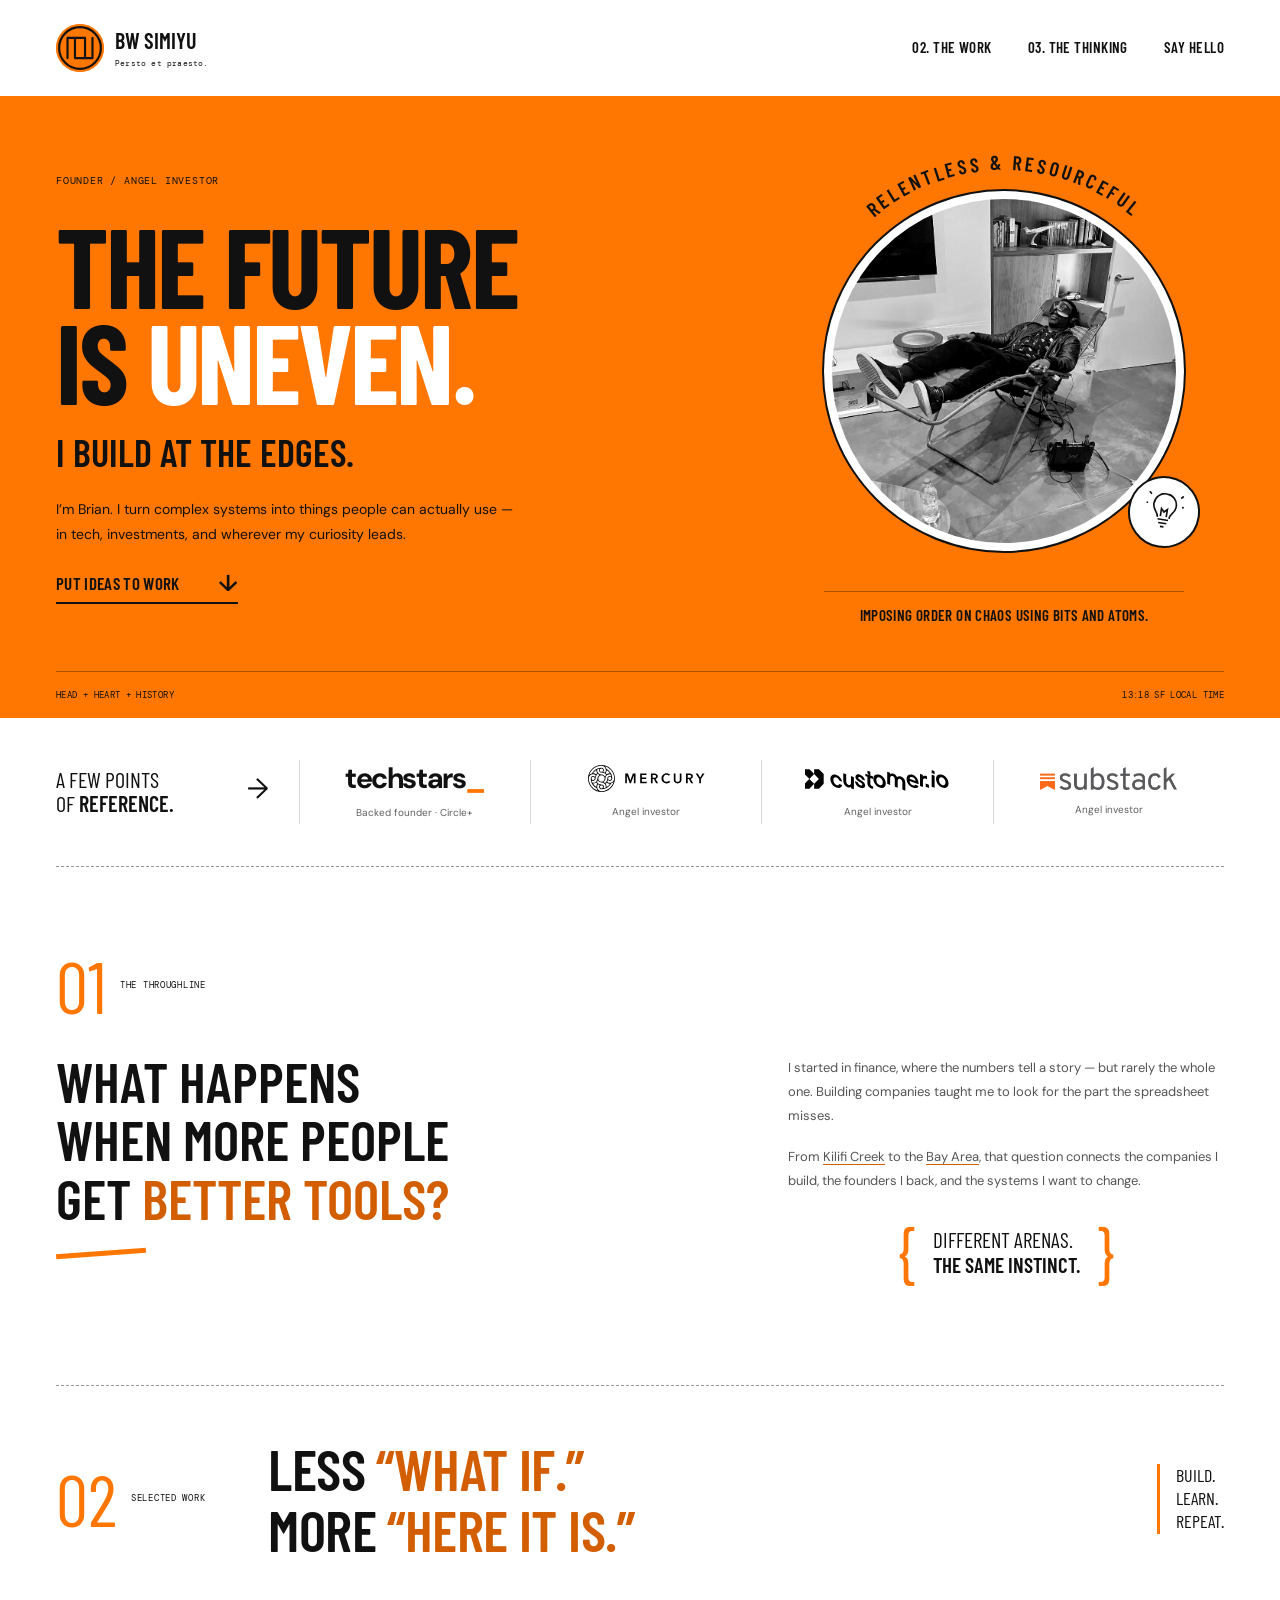
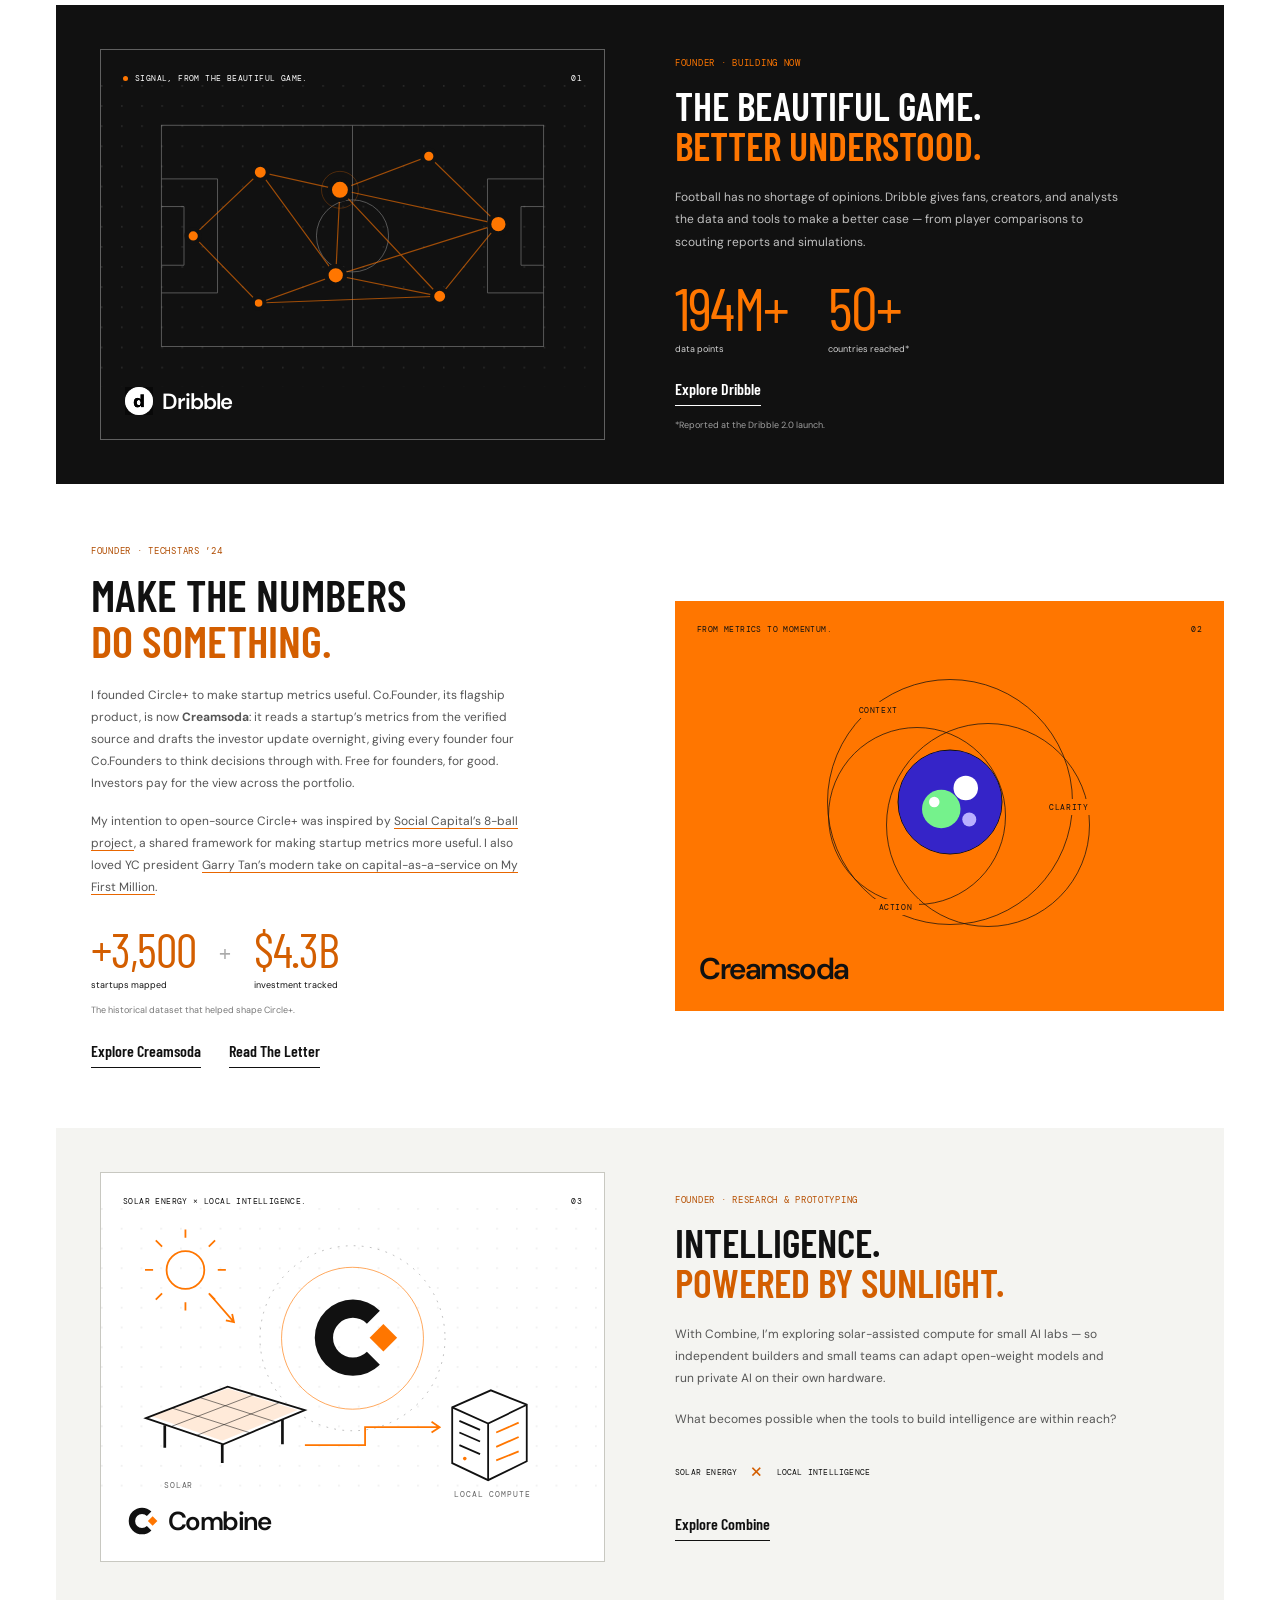
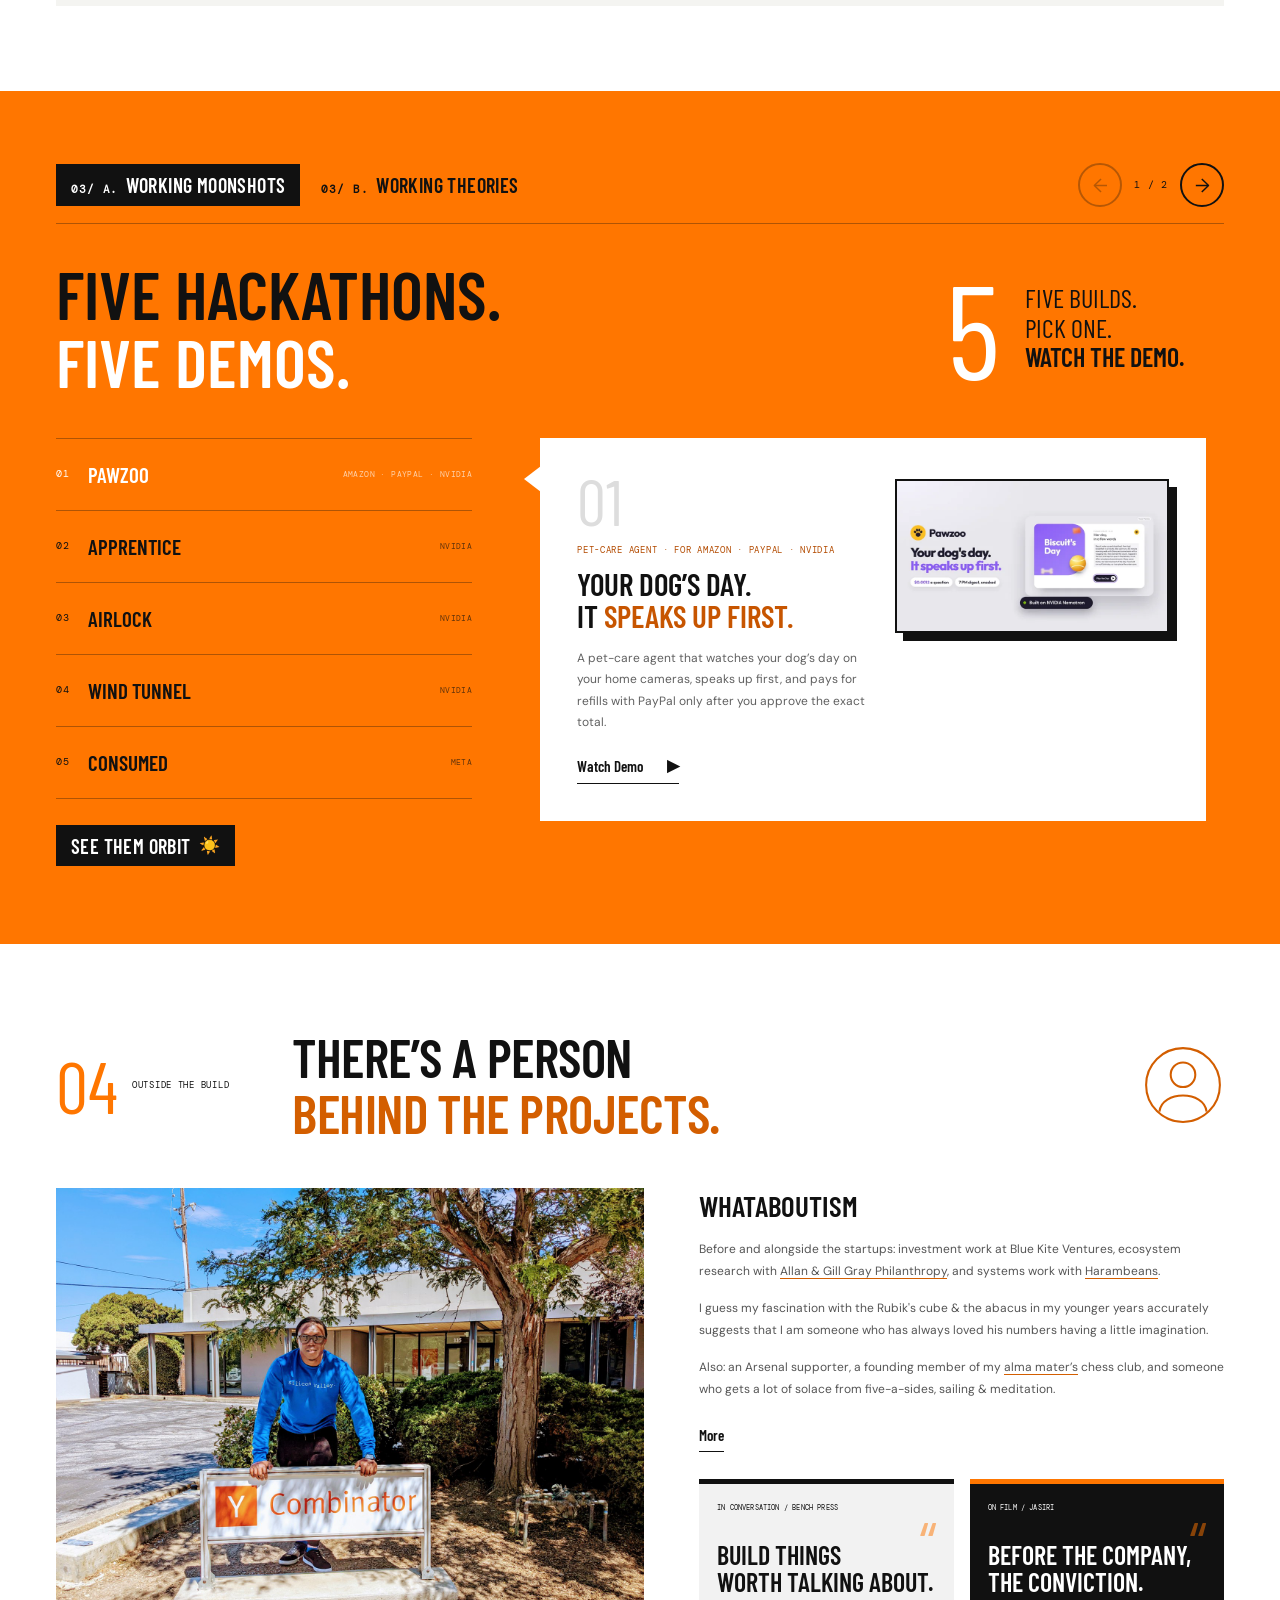
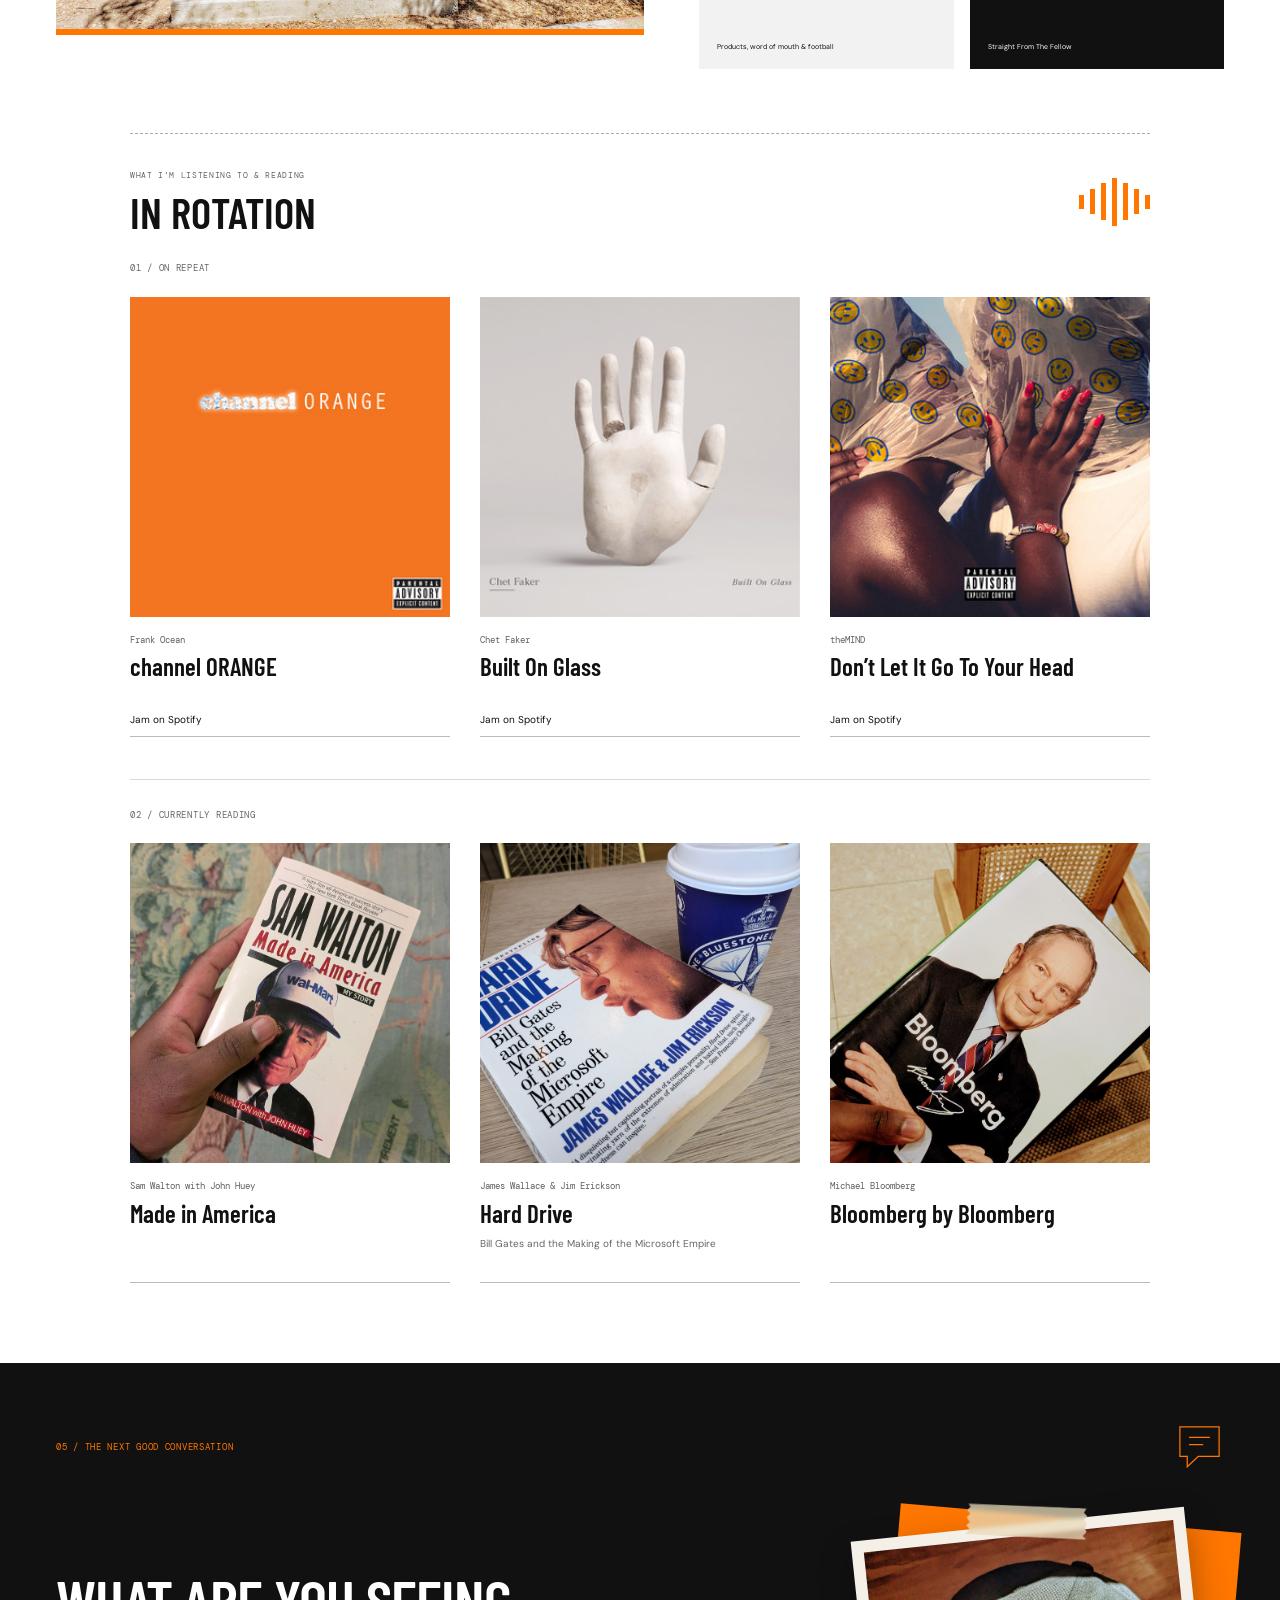
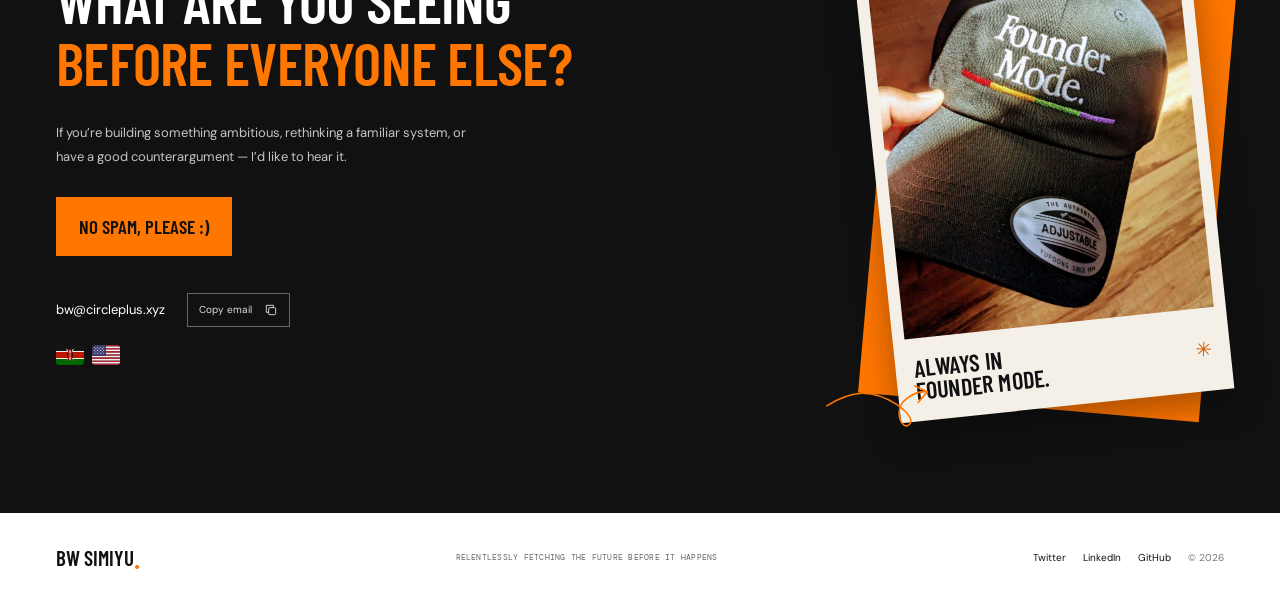
==== commit 0e4b01a1: "Circle+ project: Co.Founder named as the flagship product; Creamsoda mark and name on the card Co-Au" ====
--- a/index.html
+++ b/index.html
@@ -36,7 +36,7 @@
   <link rel="stylesheet" href="moonshots/moonshots.css?v=5">
 
   <script src="script.js?v=5" defer></script>
-  <script src="moonshots/moonshots.js?v=7" defer></script>
+  <script src="moonshots/moonshots.js?v=8" defer></script>
 
   <noscript><style>.theory-tabs{display:none}.theory[hidden]{display:block}.theory+.theory{margin-top:40px}.theory-mark{display:none}</style></noscript>
 
@@ -162,13 +162,13 @@
 
           <div class="art-top mono"><span>FROM METRICS TO MOMENTUM.</span><span>02</span></div>
 
-          <div class="orbital" aria-hidden="true"><div class="orbit orbit-one"></div><div class="orbit orbit-two"></div><div class="orbit orbit-three"></div><span class="orbit-core"><img src="circle-mark.png" alt="" width="100" height="100"></span><span class="orbit-label orbit-label-one">CONTEXT</span><span class="orbit-label orbit-label-two">CLARITY</span><span class="orbit-label orbit-label-three">ACTION</span></div>
-
-          <div class="art-bottom"><span class="art-brand circle-brand">Circle<span>+</span></span></div>
+          <div class="orbital" aria-hidden="true"><div class="orbit orbit-one"></div><div class="orbit orbit-two"></div><div class="orbit orbit-three"></div><span class="orbit-core creamsoda-core"><img src="creamsoda-mark.svg" alt="" width="100" height="100"></span><span class="orbit-label orbit-label-one">CONTEXT</span><span class="orbit-label orbit-label-two">CLARITY</span><span class="orbit-label orbit-label-three">ACTION</span></div>
+
+          <div class="art-bottom"><span class="art-brand circle-brand">Creamsoda</span></div>
 
         </a>
 
-        <div class="project-copy"><p class="mono project-role">FOUNDER · TECHSTARS ’24</p><h3>MAKE THE NUMBERS<br><span>DO SOMETHING.</span></h3><p>I founded Circle+ to make startup metrics useful. Co.Founder is now <strong>Creamsoda</strong>: it reads a startup’s metrics from the verified source and drafts the investor update overnight, giving every founder four Co.Founders to think decisions through with. Free for founders, for good. Investors pay for the view across the portfolio.</p><p class="open-source-note">My intention to open-source Circle+ was inspired by <a href="https://medium.com/swlh/diligence-at-social-capital-epilogue-introducing-the-8-ball-and-gaap-for-startups-7ab215c378bc" target="_blank" rel="noopener noreferrer">Social Capital’s 8-ball project</a>, a shared framework for making startup metrics more useful. I also loved YC president <a href="https://youtu.be/JLznSSp2NBU?t=854" target="_blank" rel="noopener noreferrer">Garry Tan’s modern take on capital-as-a-service on My First Million</a>.</p><div class="circle-facts"><div><strong>+3,500</strong><span>startups mapped</span></div><span class="fact-plus" aria-hidden="true">+</span><div><strong>$4.3B</strong><span>investment tracked</span></div></div><p class="footnote">The historical dataset that helped shape Circle+.</p><div class="crew-links"><a class="text-link" href="https://www.circleplus.xyz" target="_blank" rel="noopener noreferrer">Explore Creamsoda</a><a class="text-link" href="https://www.circleplus.xyz/letter" target="_blank" rel="noopener noreferrer">Read The Letter</a></div></div>
+        <div class="project-copy"><p class="mono project-role">FOUNDER · TECHSTARS ’24</p><h3>MAKE THE NUMBERS<br><span>DO SOMETHING.</span></h3><p>I founded Circle+ to make startup metrics useful. Co.Founder, its flagship product, is now <strong>Creamsoda</strong>: it reads a startup’s metrics from the verified source and drafts the investor update overnight, giving every founder four Co.Founders to think decisions through with. Free for founders, for good. Investors pay for the view across the portfolio.</p><p class="open-source-note">My intention to open-source Circle+ was inspired by <a href="https://medium.com/swlh/diligence-at-social-capital-epilogue-introducing-the-8-ball-and-gaap-for-startups-7ab215c378bc" target="_blank" rel="noopener noreferrer">Social Capital’s 8-ball project</a>, a shared framework for making startup metrics more useful. I also loved YC president <a href="https://youtu.be/JLznSSp2NBU?t=854" target="_blank" rel="noopener noreferrer">Garry Tan’s modern take on capital-as-a-service on My First Million</a>.</p><div class="circle-facts"><div><strong>+3,500</strong><span>startups mapped</span></div><span class="fact-plus" aria-hidden="true">+</span><div><strong>$4.3B</strong><span>investment tracked</span></div></div><p class="footnote">The historical dataset that helped shape Circle+.</p><div class="crew-links"><a class="text-link" href="https://www.circleplus.xyz" target="_blank" rel="noopener noreferrer">Explore Creamsoda</a><a class="text-link" href="https://www.circleplus.xyz/letter" target="_blank" rel="noopener noreferrer">Read The Letter</a></div></div>
 
       </article>
 
@@ -176,7 +176,7 @@
 
       <article class="project project-combine" id="combine-project">
 
-        <a class="project-art combine-art" href="https://asiyetajwa.github.io/combine/" target="_blank" rel="noopener noreferrer" aria-label="Explore Combine — intelligence powered by sunlight">
+        <a class="project-art combine-art" href="https://combinelabs.tech/" target="_blank" rel="noopener noreferrer" aria-label="Explore Combine — intelligence powered by sunlight">
 
           <div class="art-top mono"><span>SOLAR ENERGY × LOCAL INTELLIGENCE.</span><span>03</span></div>
 
@@ -206,7 +206,7 @@
 
         </a>
 
-        <div class="project-copy"><p class="mono project-role">FOUNDER · RESEARCH &amp; PROTOTYPING</p><h3>INTELLIGENCE.<br><span>POWERED BY SUNLIGHT.</span></h3><p>With Combine, I’m exploring solar-assisted compute for small AI labs — so independent builders and small teams can adapt open-weight models and run private AI on their own hardware.</p><p class="combine-question">What becomes possible when the tools to build intelligence are within reach?</p><div class="combine-principles"><span>SOLAR ENERGY</span><span aria-hidden="true">×</span><span>LOCAL INTELLIGENCE</span></div><a class="text-link" href="https://asiyetajwa.github.io/combine/" target="_blank" rel="noopener noreferrer">Explore Combine</a></div>
+        <div class="project-copy"><p class="mono project-role">FOUNDER · RESEARCH &amp; PROTOTYPING</p><h3>INTELLIGENCE.<br><span>POWERED BY SUNLIGHT.</span></h3><p>With Combine, I’m exploring solar-assisted compute for small AI labs — so independent builders and small teams can adapt open-weight models and run private AI on their own hardware.</p><p class="combine-question">What becomes possible when the tools to build intelligence are within reach?</p><div class="combine-principles"><span>SOLAR ENERGY</span><span aria-hidden="true">×</span><span>LOCAL INTELLIGENCE</span></div><a class="text-link" href="https://combinelabs.tech/" target="_blank" rel="noopener noreferrer">Explore Combine</a></div>
 
       </article>
 
@@ -234,7 +234,7 @@
 
           <div class="theory-layout"><div class="theory-tabs" role="tablist" aria-label="Working theories" aria-orientation="vertical"><button role="tab" aria-selected="true" aria-controls="theory-1" id="tab-1" tabindex="0"><span class="mono">01</span> Calibrating expected goals</button><button role="tab" aria-selected="false" aria-controls="theory-2" id="tab-2" tabindex="-1"><span class="mono">02</span> Build at the edges</button><button role="tab" aria-selected="false" aria-controls="theory-3" id="tab-3" tabindex="-1"><span class="mono">03</span> Beyond the dashboard</button><button role="tab" aria-selected="false" aria-controls="theory-4" id="tab-4" tabindex="-1"><span class="mono">04</span> The case for open</button></div>
 
-          <div class="theories"><article class="theory" id="theory-1" role="tabpanel" aria-labelledby="tab-1" tabindex="0"><span class="theory-mark" aria-hidden="true">01</span><p class="theory-headline">A GOOD MODEL SHOULD<br>SURVIVE <em>A HARD TEST.</em></p><p>In my paper, Calibrating Expected Goals, I test football forecasts against Pinnacle’s closing odds across 8,982 matches. The xG model produces well-calibrated probabilities, but in the specification tested, it neither improves on a goals-based model nor beats the market. A reminder to test useful-looking metrics against a demanding benchmark.</p><a href="https://papers.ssrn.com/sol3/papers.cfm?abstract_id=7549503" target="_blank" rel="noopener noreferrer" class="text-link">Read Calibrating Expected Goals on SSRN</a></article><article class="theory" id="theory-2" role="tabpanel" aria-labelledby="tab-2" tabindex="0" hidden><span class="theory-mark" aria-hidden="true">02</span><p class="theory-headline">THE NEXT BUILDER MIGHT<br>BE WAITING FOR <em>BETTER TOOLS.</em></p><p>Useful intelligence shouldn’t depend on being in the right room, on the right continent, or inside the biggest lab. I’m interested in what smaller teams can do when the infrastructure gets within reach.</p><a href="https://asiyetajwa.github.io/combine/" target="_blank" rel="noopener noreferrer" class="text-link">Explore the Combine concept</a></article><article class="theory" id="theory-3" role="tabpanel" aria-labelledby="tab-3" tabindex="0" hidden><span class="theory-mark" aria-hidden="true">03</span><p class="theory-headline">A METRIC SHOULD CHANGE<br>YOUR <em>NEXT MOVE.</em></p><p>A dashboard is only the beginning. The interesting question is what happens after you understand the numbers. Can the software help you decide, delegate, and actually do the work?</p><a href="https://www.linkedin.com/feed/update/urn:li:activity:7275244470491582465/" target="_blank" rel="noopener noreferrer" class="text-link">The thinking behind Co.Founder</a></article><article class="theory" id="theory-4" role="tabpanel" aria-labelledby="tab-4" tabindex="0" hidden><span class="theory-mark" aria-hidden="true">04</span><p class="theory-headline">WHAT IF GIVING UP CONTROL<br>IS HOW YOU <em>GAIN SCALE?</em></p><p>When every founder has to interpret the same metrics differently, the whole ecosystem pays. Shared tools and open standards can make the foundation stronger for everyone building on it.</p><a href="https://www.linkedin.com/feed/update/urn:li:activity:7316475193479065601/" target="_blank" rel="noopener noreferrer" class="text-link">Why I made the case for open source</a></article></div></div>
+          <div class="theories"><article class="theory" id="theory-1" role="tabpanel" aria-labelledby="tab-1" tabindex="0"><span class="theory-mark" aria-hidden="true">01</span><p class="theory-headline">A GOOD MODEL SHOULD<br>SURVIVE <em>A HARD TEST.</em></p><p>In my paper, Calibrating Expected Goals, I test football forecasts against Pinnacle’s closing odds across 8,982 matches. The xG model produces well-calibrated probabilities, but in the specification tested, it neither improves on a goals-based model nor beats the market. A reminder to test useful-looking metrics against a demanding benchmark.</p><a href="https://papers.ssrn.com/sol3/papers.cfm?abstract_id=7549503" target="_blank" rel="noopener noreferrer" class="text-link">Read Calibrating Expected Goals on SSRN</a></article><article class="theory" id="theory-2" role="tabpanel" aria-labelledby="tab-2" tabindex="0" hidden><span class="theory-mark" aria-hidden="true">02</span><p class="theory-headline">THE NEXT BUILDER MIGHT<br>BE WAITING FOR <em>BETTER TOOLS.</em></p><p>Useful intelligence shouldn’t depend on being in the right room, on the right continent, or inside the biggest lab. I’m interested in what smaller teams can do when the infrastructure gets within reach.</p><a href="https://combinelabs.tech/" target="_blank" rel="noopener noreferrer" class="text-link">Explore the Combine concept</a></article><article class="theory" id="theory-3" role="tabpanel" aria-labelledby="tab-3" tabindex="0" hidden><span class="theory-mark" aria-hidden="true">03</span><p class="theory-headline">A METRIC SHOULD CHANGE<br>YOUR <em>NEXT MOVE.</em></p><p>A dashboard is only the beginning. The interesting question is what happens after you understand the numbers. Can the software help you decide, delegate, and actually do the work?</p><a href="https://www.linkedin.com/feed/update/urn:li:activity:7275244470491582465/" target="_blank" rel="noopener noreferrer" class="text-link">The thinking behind Co.Founder</a></article><article class="theory" id="theory-4" role="tabpanel" aria-labelledby="tab-4" tabindex="0" hidden><span class="theory-mark" aria-hidden="true">04</span><p class="theory-headline">WHAT IF GIVING UP CONTROL<br>IS HOW YOU <em>GAIN SCALE?</em></p><p>When every founder has to interpret the same metrics differently, the whole ecosystem pays. Shared tools and open standards can make the foundation stronger for everyone building on it.</p><a href="https://www.linkedin.com/feed/update/urn:li:activity:7316475193479065601/" target="_blank" rel="noopener noreferrer" class="text-link">Why I made the case for open source</a></article></div></div>
 
         </div>
 
--- a/style.css
+++ b/style.css
@@ -176,3 +176,5 @@
 /* Two links side by side under the Circle+ project. */
 .crew-links{display:flex;flex-wrap:wrap;gap:28px}
 @media (max-width:640px){.crew-links{gap:18px}}
+
+.circle-art .orbit-core.creamsoda-core{background:#3524c8;border-color:#111}.orbit-core.creamsoda-core img{width:100%;height:100%}
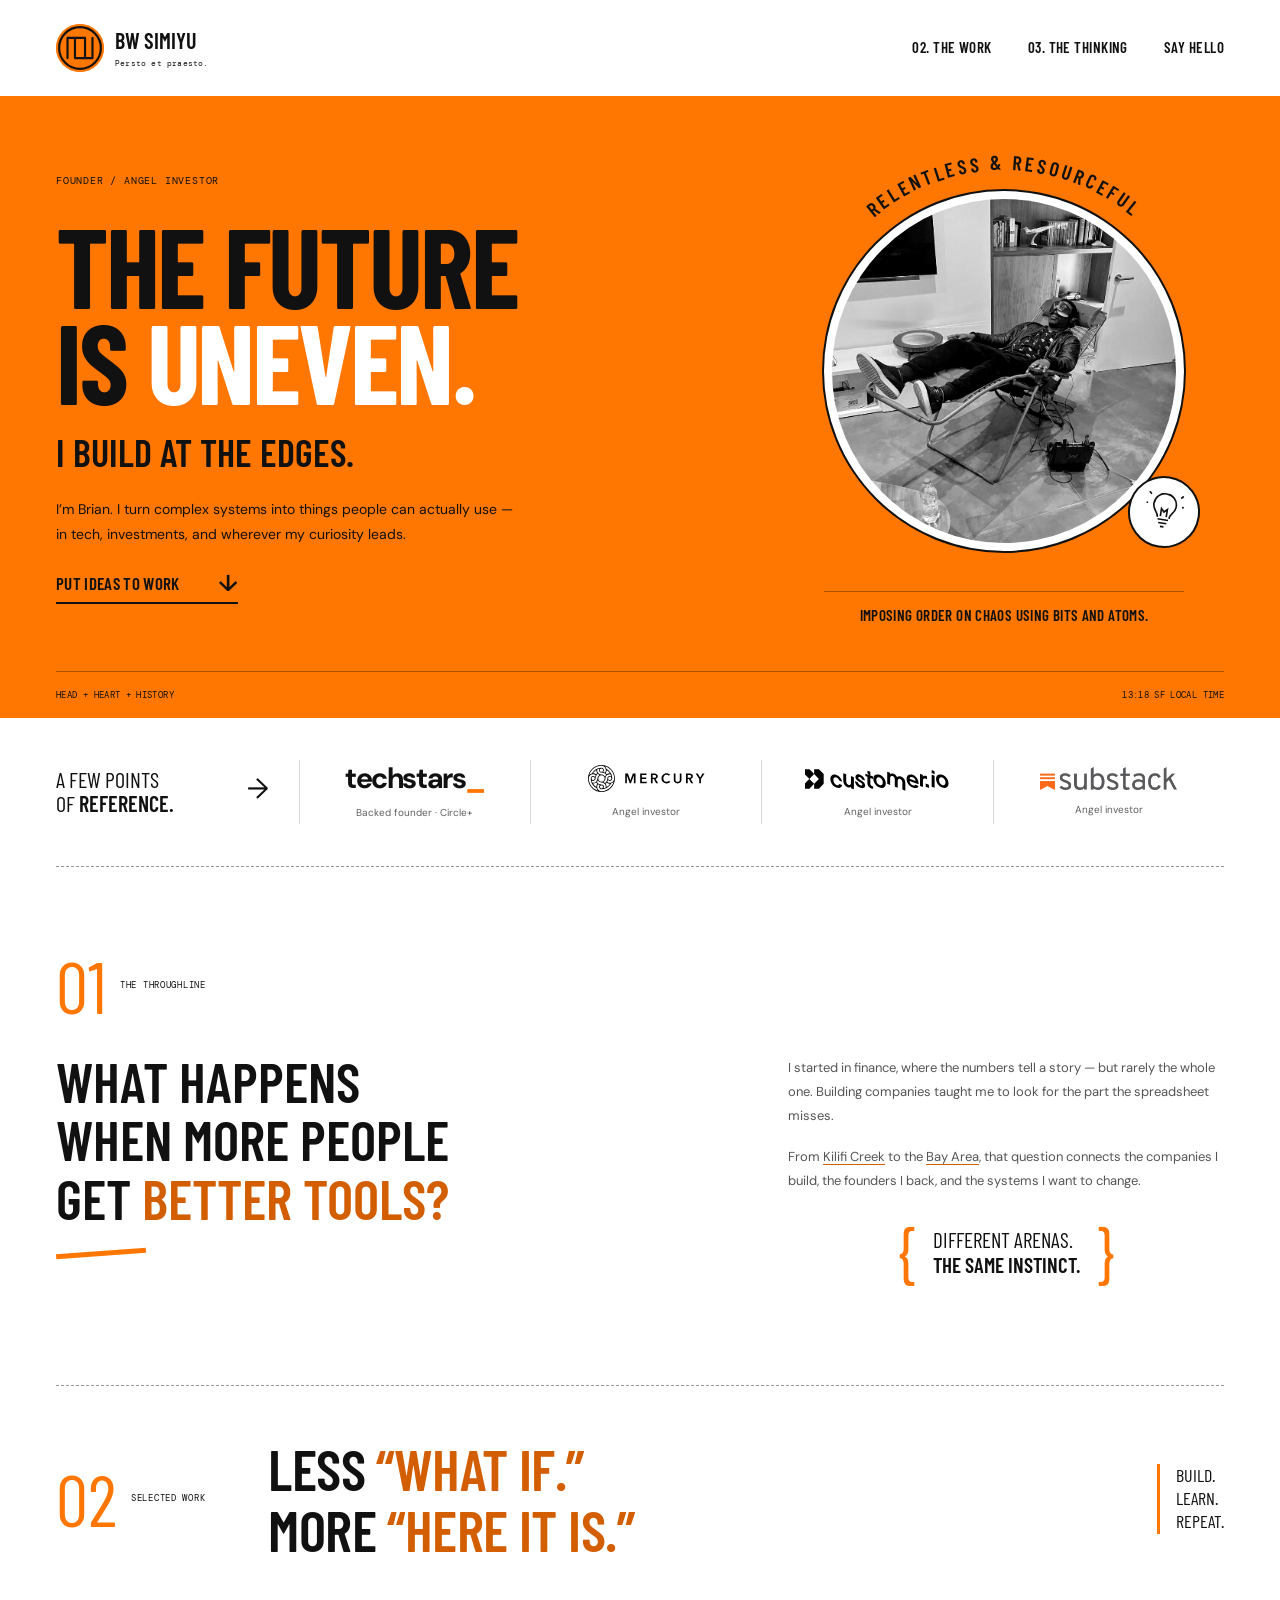
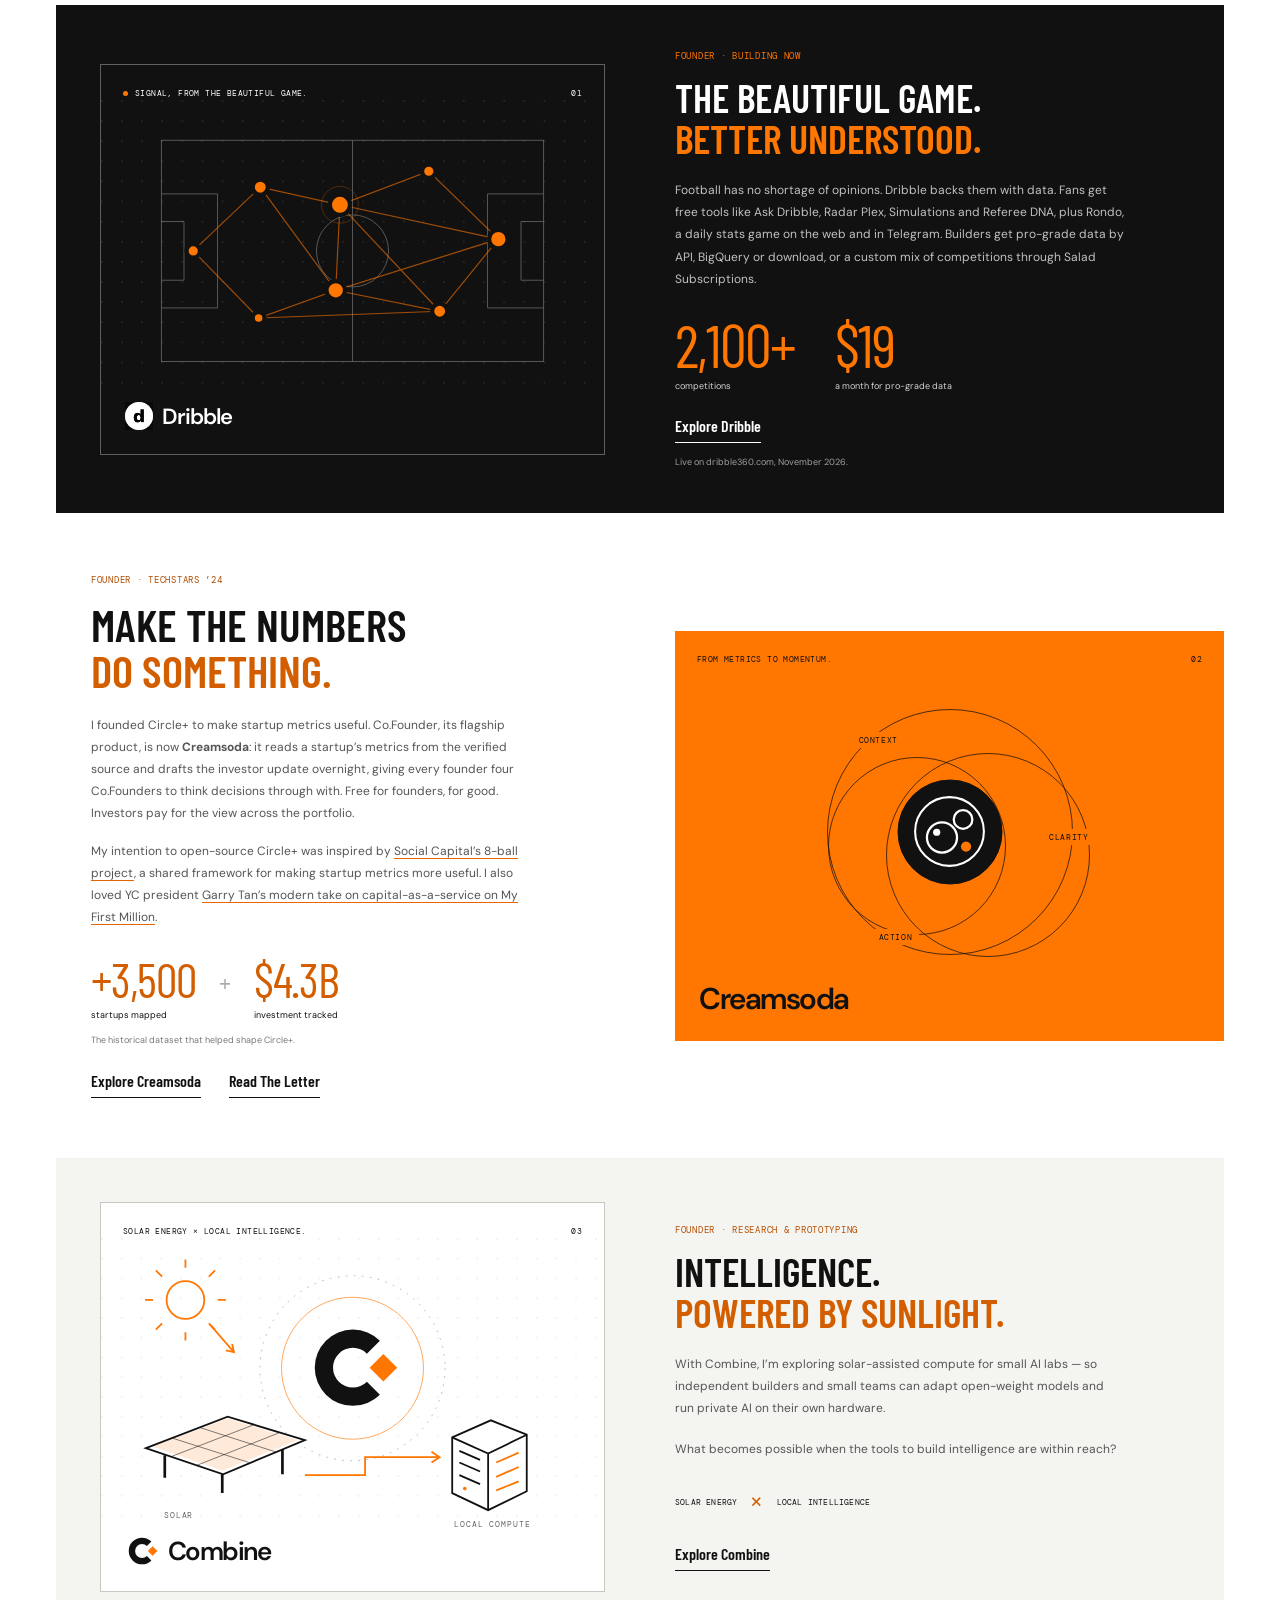
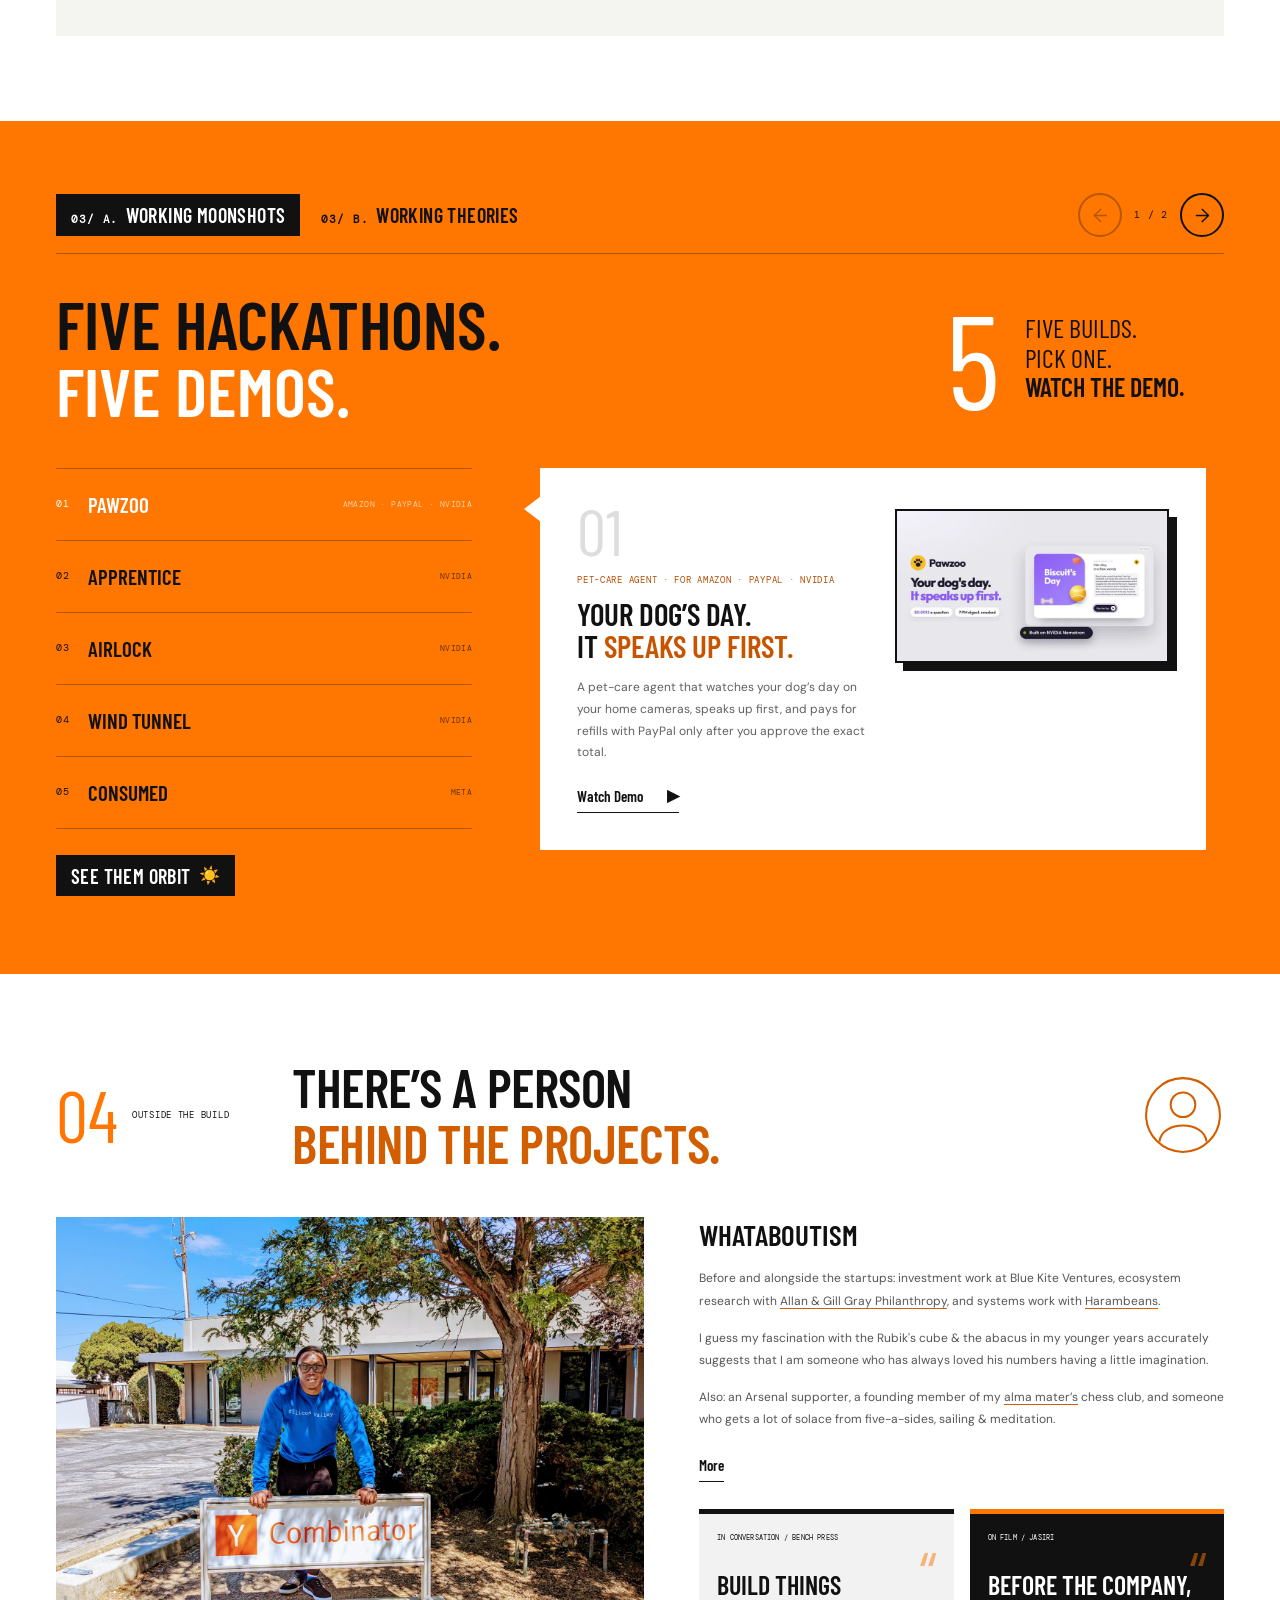
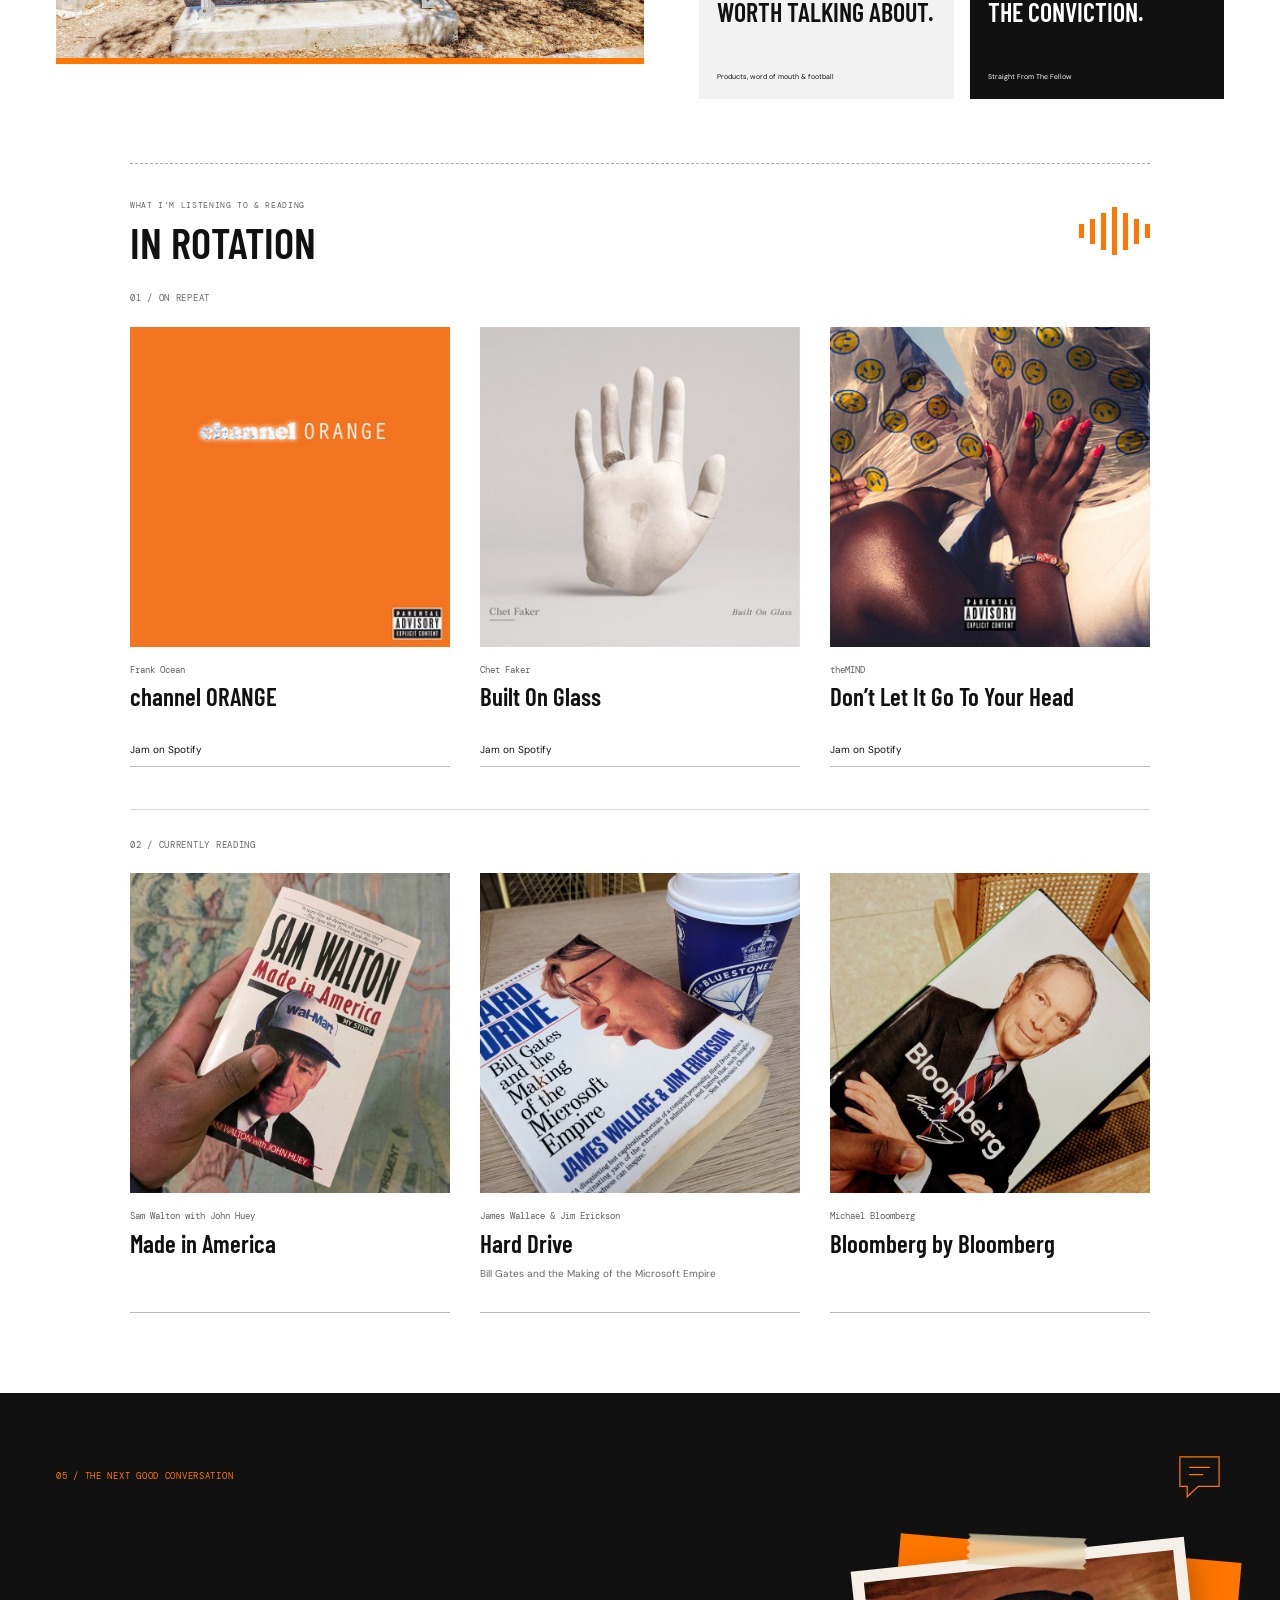
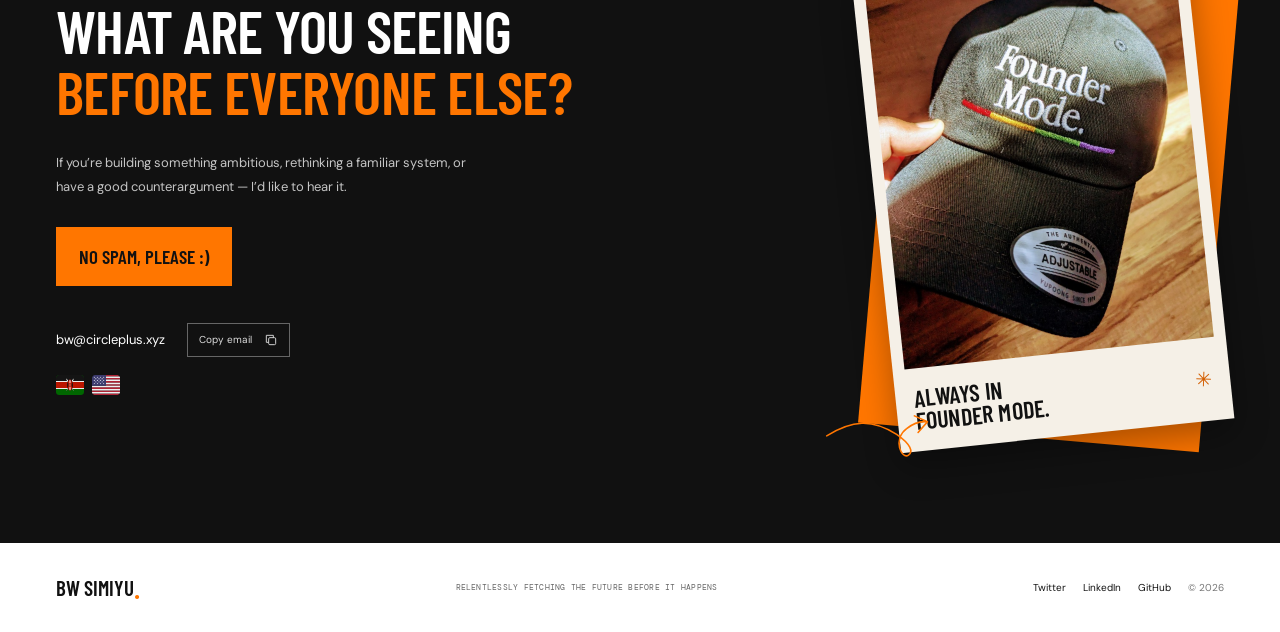
==== commit 90653d89: "Dribble project: reflect the live product (free tools, Rondo, pro-grade data, Salad Subscriptions) C" ====
--- a/index.html
+++ b/index.html
@@ -150,7 +150,7 @@
 
         </a>
 
-        <div class="project-copy"><p class="mono project-role">FOUNDER · BUILDING NOW</p><h3>THE BEAUTIFUL GAME.<br><span>BETTER UNDERSTOOD.</span></h3><p>Football has no shortage of opinions. Dribble gives fans, creators, and analysts the data and tools to make a better case — from player comparisons to scouting reports and simulations.</p><div class="project-facts"><span><strong>194M+</strong><small>data points</small></span><span><strong>50+</strong><small>countries reached*</small></span></div><a class="text-link" href="https://dribble360.com" target="_blank" rel="noopener noreferrer">Explore Dribble</a><p class="footnote">*Reported at the Dribble 2.0 launch.</p></div>
+        <div class="project-copy"><p class="mono project-role">FOUNDER · BUILDING NOW</p><h3>THE BEAUTIFUL GAME.<br><span>BETTER UNDERSTOOD.</span></h3><p>Football has no shortage of opinions. Dribble backs them with data. Fans get free tools like Ask Dribble, Radar Plex, Simulations and Referee DNA, plus Rondo, a daily stats game on the web and in Telegram. Builders get pro-grade data by API, BigQuery or download, or a custom mix of competitions through Salad Subscriptions.</p><div class="project-facts"><span><strong>2,100+</strong><small>competitions</small></span><span><strong>$19</strong><small>a month for pro-grade data</small></span></div><a class="text-link" href="https://dribble360.com" target="_blank" rel="noopener noreferrer">Explore Dribble</a><p class="footnote">Live on dribble360.com, November 2026.</p></div>
 
       </article>
 
--- a/style.css
+++ b/style.css
@@ -177,4 +177,4 @@
 .crew-links{display:flex;flex-wrap:wrap;gap:28px}
 @media (max-width:640px){.crew-links{gap:18px}}
 
-.circle-art .orbit-core.creamsoda-core{background:#3524c8;border-color:#111}.orbit-core.creamsoda-core img{width:100%;height:100%}
+.orbit-core.creamsoda-core img{width:84%;height:84%}
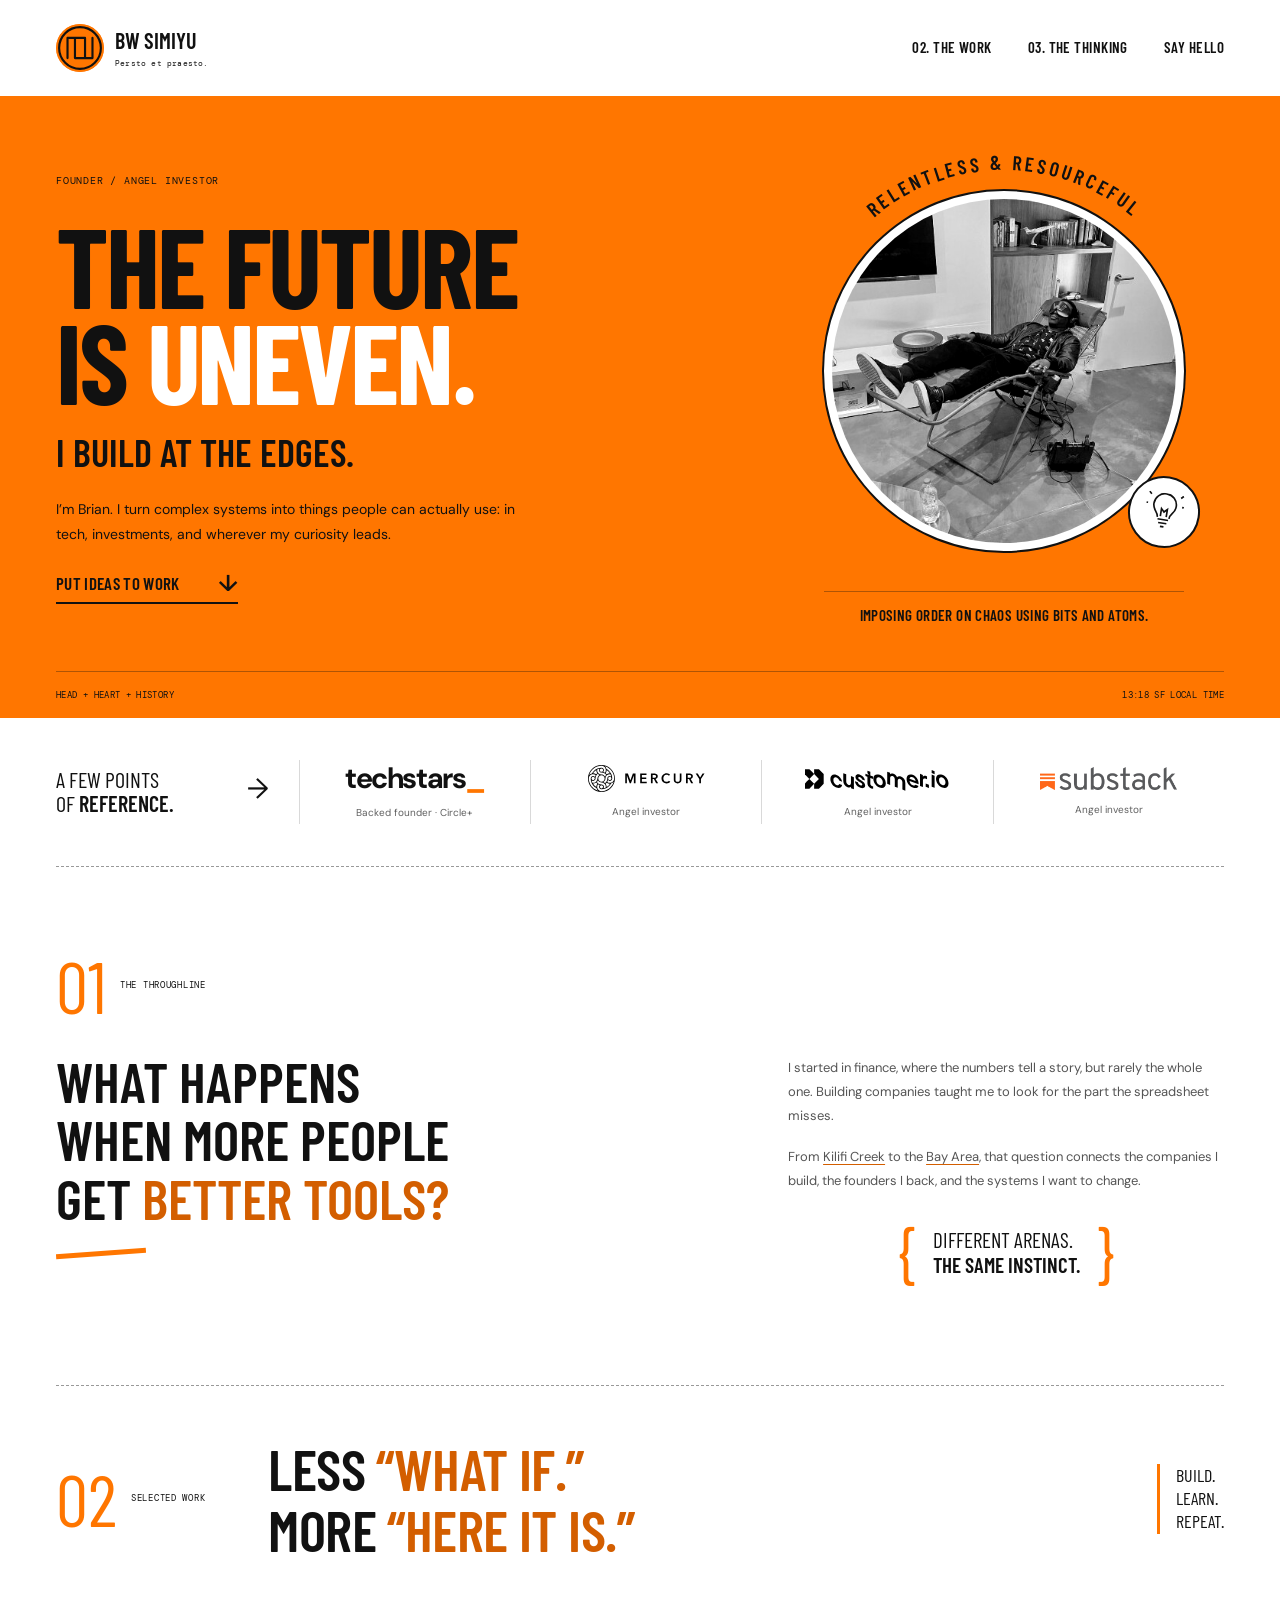
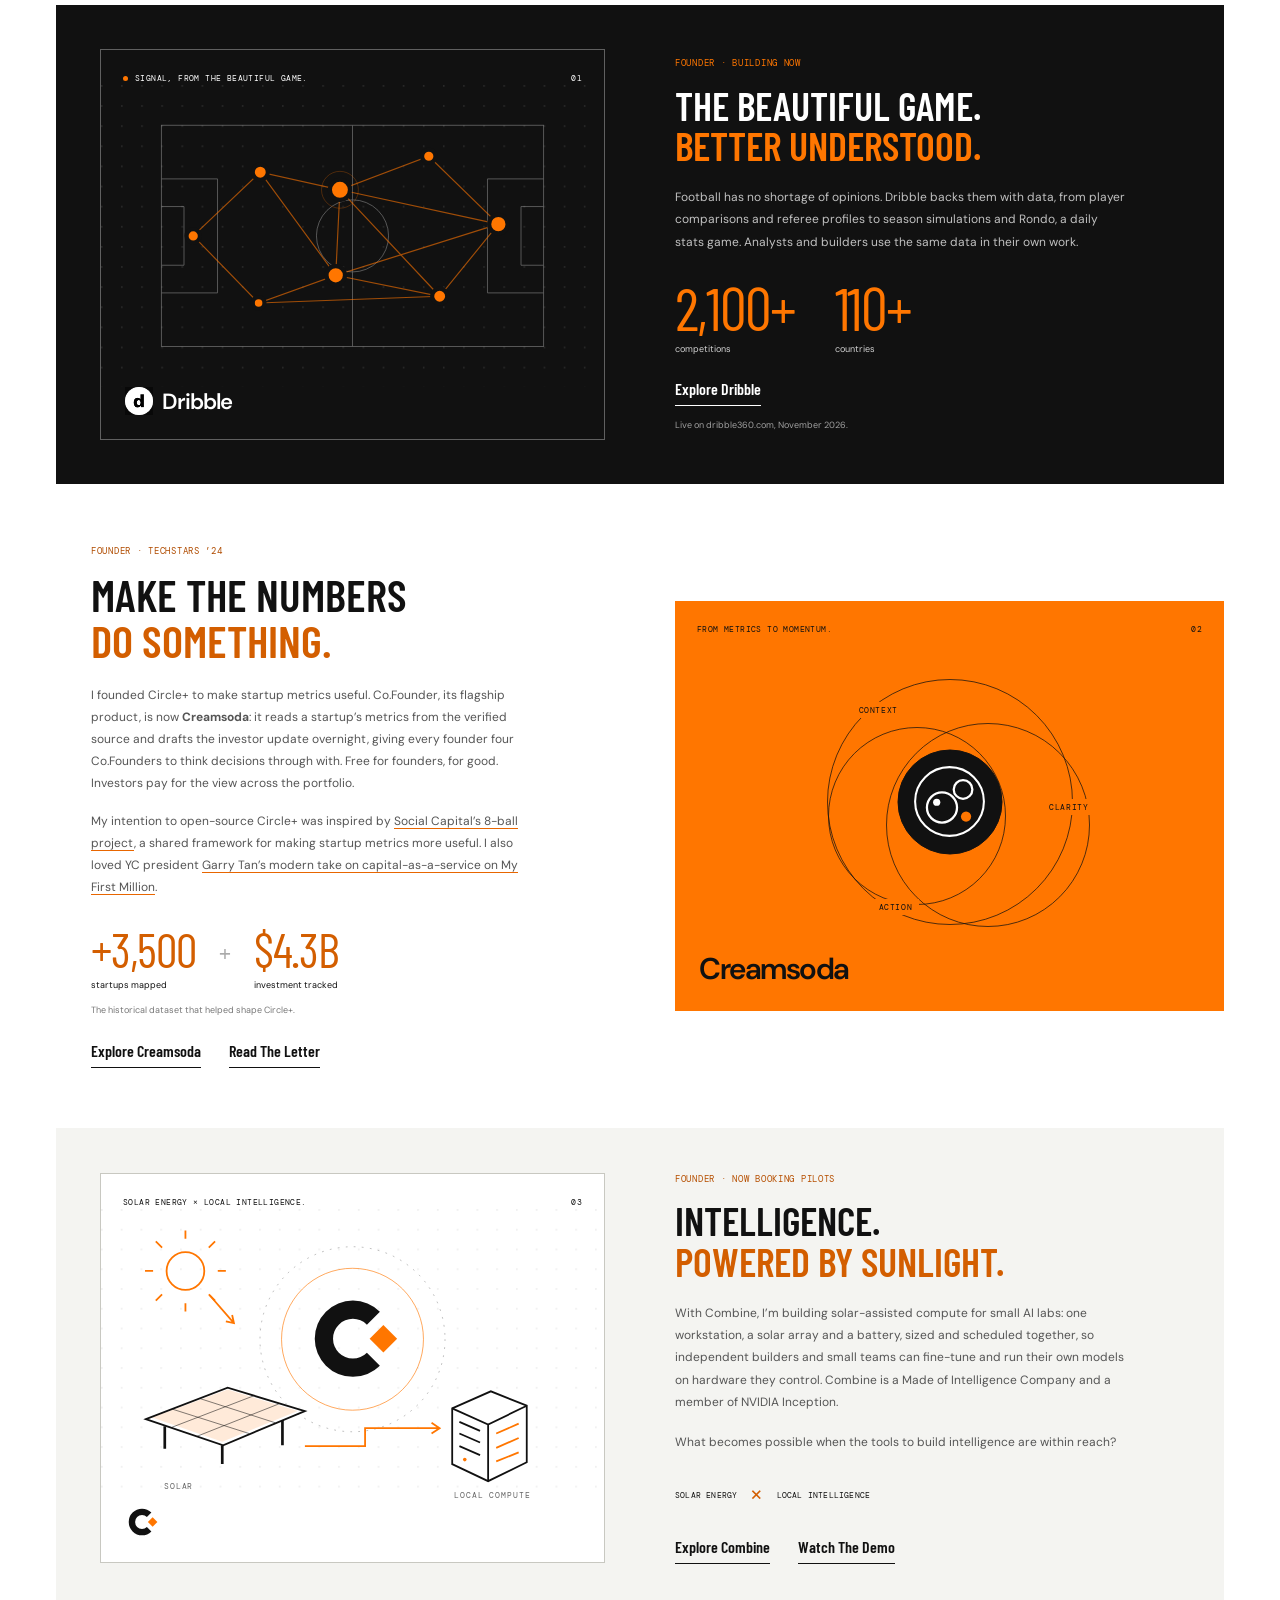
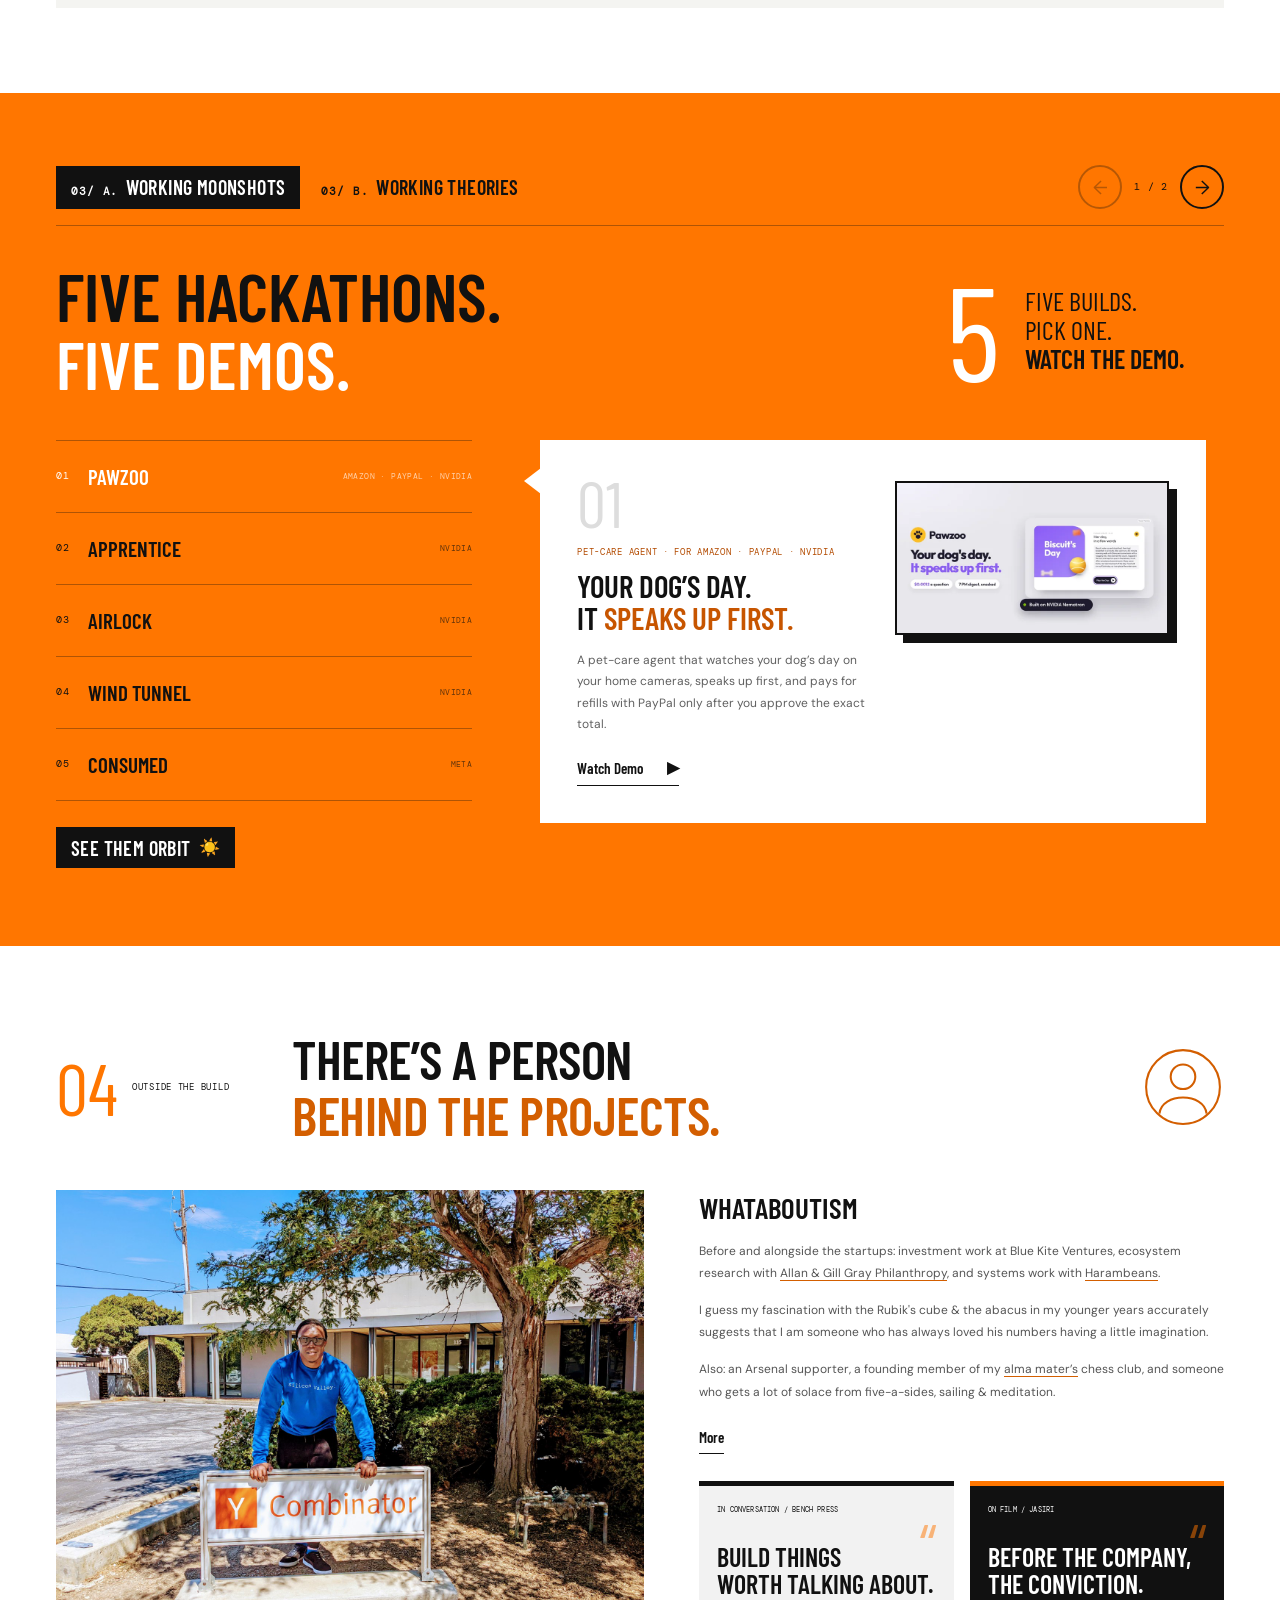
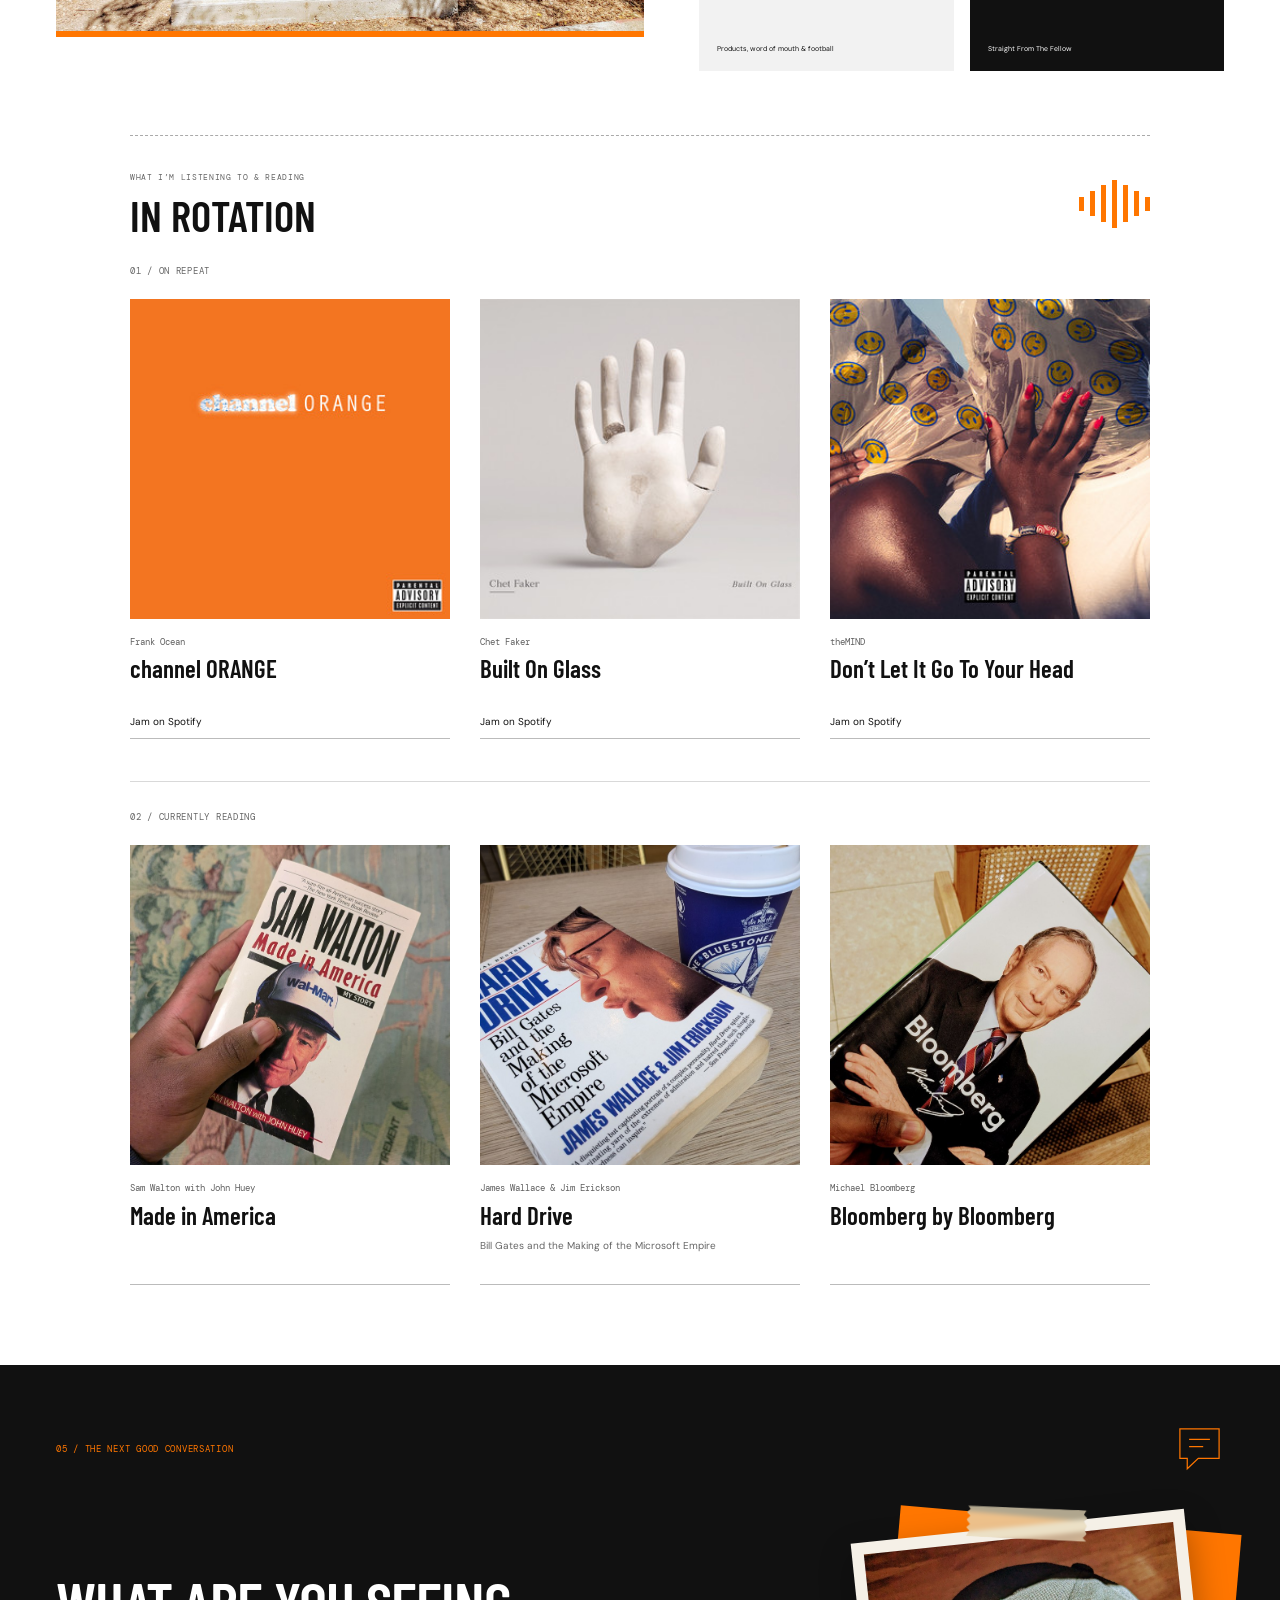
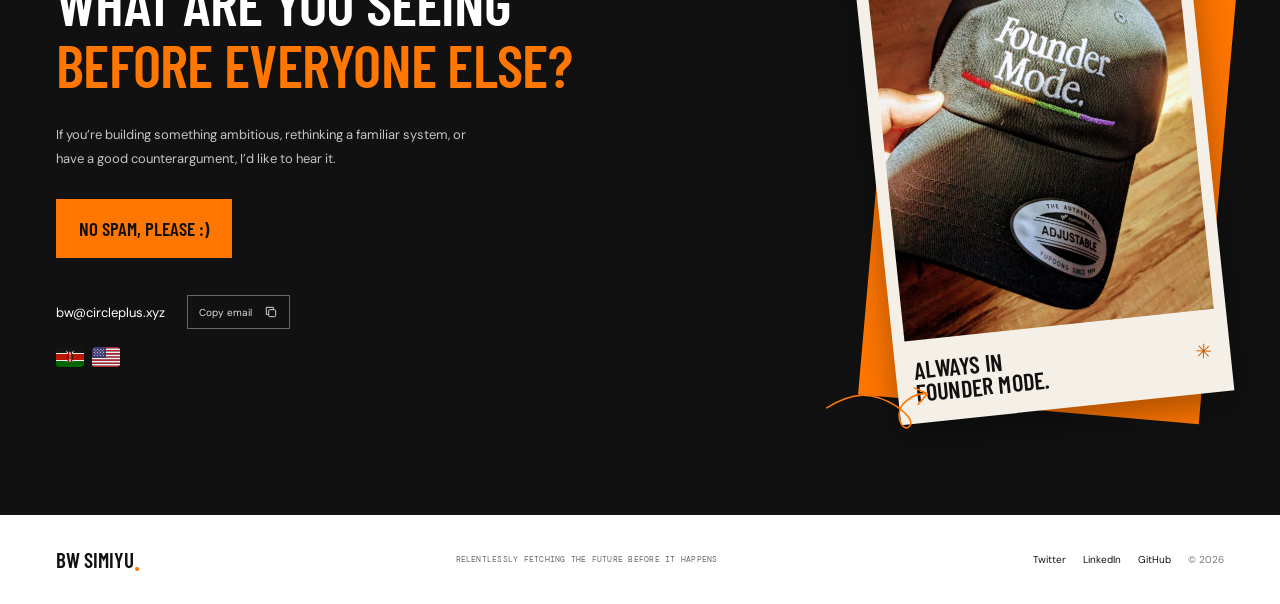
==== commit b5369716: "Dribble and Combine sections: current state, no em dashes - Dribble: plainer copy, 2,100+ competitio" ====
--- a/index.html
+++ b/index.html
@@ -10,7 +10,7 @@
 
   <meta name="theme-color" content="#ff7600">
 
-  <title>BW Simiyu — Founder & angel investor</title>
+  <title>BW Simiyu | Founder & angel investor</title>
 
   <meta name="description" content="Kenyan roots. A San Francisco vantage point. BW Simiyu builds with head, heart and history. Founder of Dribble and Circle+. Angel investor in Mercury, Customer.io and Substack.">
 
@@ -18,7 +18,7 @@
 
   <meta property="og:type" content="website">
 
-  <meta property="og:title" content="BW Simiyu — Building at the edges">
+  <meta property="og:title" content="BW Simiyu | Building at the edges">
 
   <meta property="og:description" content="The future is uneven. I build at the edges. Founder and angel investor.">
 
@@ -74,7 +74,7 @@
 
           <p class="hero-declaration">I BUILD AT THE EDGES.</p>
 
-          <p class="intro">I’m Brian. I turn complex systems into things people can actually use — in tech, investments, and wherever my curiosity leads.</p>
+          <p class="intro">I’m Brian. I turn complex systems into things people can actually use: in tech, investments, and wherever my curiosity leads.</p>
 
           <a class="hero-link" href="#work">PUT IDEAS TO WORK <span aria-hidden="true">↓</span></a>
 
@@ -126,7 +126,7 @@
 
       <div class="about-statement"><h2 id="about-title">WHAT HAPPENS<br>WHEN MORE PEOPLE<br>GET <span>BETTER TOOLS?</span></h2><div class="statement-underline" aria-hidden="true"></div></div>
 
-      <div class="about-copy"><p>I started in finance, where the numbers tell a story — but rarely the whole one. Building companies taught me to look for the part the spreadsheet misses.</p><p>From <a class="place-link" href="https://www.google.com/maps/@?api=1&amp;map_action=map&amp;center=-3.63629%2C39.85218&amp;zoom=14" target="_blank" rel="noopener noreferrer" title="Kilifi Creek on Google Maps">Kilifi Creek</a> to the <a class="place-link" href="https://www.google.com/maps/@?api=1&amp;map_action=map&amp;center=37.77239%2C-122.42349&amp;zoom=9" target="_blank" rel="noopener noreferrer" title="San Francisco Bay Area on Google Maps">Bay Area</a>, that question connects the companies I build, the founders I back, and the systems I want to change.</p><div class="margin-note"><span aria-hidden="true">{</span><p>Different arenas.<br><strong>The same instinct.</strong></p><span aria-hidden="true">}</span></div></div>
+      <div class="about-copy"><p>I started in finance, where the numbers tell a story, but rarely the whole one. Building companies taught me to look for the part the spreadsheet misses.</p><p>From <a class="place-link" href="https://www.google.com/maps/@?api=1&amp;map_action=map&amp;center=-3.63629%2C39.85218&amp;zoom=14" target="_blank" rel="noopener noreferrer" title="Kilifi Creek on Google Maps">Kilifi Creek</a> to the <a class="place-link" href="https://www.google.com/maps/@?api=1&amp;map_action=map&amp;center=37.77239%2C-122.42349&amp;zoom=9" target="_blank" rel="noopener noreferrer" title="San Francisco Bay Area on Google Maps">Bay Area</a>, that question connects the companies I build, the founders I back, and the systems I want to change.</p><div class="margin-note"><span aria-hidden="true">{</span><p>Different arenas.<br><strong>The same instinct.</strong></p><span aria-hidden="true">}</span></div></div>
 
     </section>
 
@@ -150,7 +150,7 @@
 
         </a>
 
-        <div class="project-copy"><p class="mono project-role">FOUNDER · BUILDING NOW</p><h3>THE BEAUTIFUL GAME.<br><span>BETTER UNDERSTOOD.</span></h3><p>Football has no shortage of opinions. Dribble backs them with data. Fans get free tools like Ask Dribble, Radar Plex, Simulations and Referee DNA, plus Rondo, a daily stats game on the web and in Telegram. Builders get pro-grade data by API, BigQuery or download, or a custom mix of competitions through Salad Subscriptions.</p><div class="project-facts"><span><strong>2,100+</strong><small>competitions</small></span><span><strong>$19</strong><small>a month for pro-grade data</small></span></div><a class="text-link" href="https://dribble360.com" target="_blank" rel="noopener noreferrer">Explore Dribble</a><p class="footnote">Live on dribble360.com, November 2026.</p></div>
+        <div class="project-copy"><p class="mono project-role">FOUNDER · BUILDING NOW</p><h3>THE BEAUTIFUL GAME.<br><span>BETTER UNDERSTOOD.</span></h3><p>Football has no shortage of opinions. Dribble backs them with data, from player comparisons and referee profiles to season simulations and Rondo, a daily stats game. Analysts and builders use the same data in their own work.</p><div class="project-facts"><span><strong>2,100+</strong><small>competitions</small></span><span><strong>110+</strong><small>countries</small></span></div><a class="text-link" href="https://dribble360.com" target="_blank" rel="noopener noreferrer">Explore Dribble</a><p class="footnote">Live on dribble360.com, November 2026.</p></div>
 
       </article>
 
@@ -176,7 +176,7 @@
 
       <article class="project project-combine" id="combine-project">
 
-        <a class="project-art combine-art" href="https://combinelabs.tech/" target="_blank" rel="noopener noreferrer" aria-label="Explore Combine — intelligence powered by sunlight">
+        <a class="project-art combine-art" href="https://combinelabs.tech/" target="_blank" rel="noopener noreferrer" aria-label="Explore Combine: intelligence powered by sunlight">
 
           <div class="art-top mono"><span>SOLAR ENERGY × LOCAL INTELLIGENCE.</span><span>03</span></div>
 
@@ -202,11 +202,11 @@
 
           </svg>
 
-          <div class="art-bottom"><span class="art-brand combine-brand"><img src="combine-mark.svg" alt="" width="38" height="38">Combine</span></div>
+          <div class="art-bottom"><span class="art-brand combine-brand"><img src="combine-mark.svg" alt="Combine" width="38" height="38"></span></div>
 
         </a>
 
-        <div class="project-copy"><p class="mono project-role">FOUNDER · RESEARCH &amp; PROTOTYPING</p><h3>INTELLIGENCE.<br><span>POWERED BY SUNLIGHT.</span></h3><p>With Combine, I’m exploring solar-assisted compute for small AI labs — so independent builders and small teams can adapt open-weight models and run private AI on their own hardware.</p><p class="combine-question">What becomes possible when the tools to build intelligence are within reach?</p><div class="combine-principles"><span>SOLAR ENERGY</span><span aria-hidden="true">×</span><span>LOCAL INTELLIGENCE</span></div><a class="text-link" href="https://combinelabs.tech/" target="_blank" rel="noopener noreferrer">Explore Combine</a></div>
+        <div class="project-copy"><p class="mono project-role">FOUNDER · NOW BOOKING PILOTS</p><h3>INTELLIGENCE.<br><span>POWERED BY SUNLIGHT.</span></h3><p>With Combine, I’m building solar-assisted compute for small AI labs: one workstation, a solar array and a battery, sized and scheduled together, so independent builders and small teams can fine-tune and run their own models on hardware they control. Combine is a Made of Intelligence Company and a member of NVIDIA Inception.</p><p class="combine-question">What becomes possible when the tools to build intelligence are within reach?</p><div class="combine-principles"><span>SOLAR ENERGY</span><span aria-hidden="true">×</span><span>LOCAL INTELLIGENCE</span></div><div class="crew-links"><a class="text-link" href="https://combinelabs.tech/" target="_blank" rel="noopener noreferrer">Explore Combine</a><a class="text-link" href="https://combinelabs.tech/video" target="_blank" rel="noopener noreferrer">Watch The Demo</a></div></div>
 
       </article>
 
@@ -298,7 +298,7 @@
 
       <div class="contact wrap"><div class="contact-kicker"><span class="mono">05 / THE NEXT GOOD CONVERSATION</span><svg class="conversation-icon" viewBox="0 0 80 80" fill="none" stroke="currentColor" stroke-width="2" aria-hidden="true"><path d="M8 8h64v48H38L20 73V56H8Z"/><path d="M23 25h34M23 37h23"/></svg></div>
 
-        <div class="contact-grid"><div class="contact-copy"><h2 id="contact-title">WHAT ARE YOU SEEING<br><span>BEFORE EVERYONE ELSE?</span></h2><div class="contact-row"><p>If you’re building something ambitious, rethinking a familiar system, or have a good counterargument — I’d like to hear it.</p><a class="contact-button" href="mailto:bw@circleplus.xyz">NO SPAM, PLEASE :)</a></div><div class="email-row"><a href="mailto:bw@circleplus.xyz">bw@circleplus.xyz</a><button id="copy-email" aria-label="Copy email address">Copy email <svg width="14" height="14" viewBox="0 0 24 24" fill="none" stroke="currentColor" stroke-width="1.6" aria-hidden="true"><rect x="8" y="8" width="12" height="12" rx="2"/><path d="M16 8V4H4V16H8"/></svg></button><span id="copy-status" role="status" aria-live="polite"></span></div><div class="contact-flags"><img src="flag-kenya.svg" alt="Kenyan flag" width="28" height="28"><img src="flag-usa.svg" alt="American flag" width="28" height="28"></div></div>
+        <div class="contact-grid"><div class="contact-copy"><h2 id="contact-title">WHAT ARE YOU SEEING<br><span>BEFORE EVERYONE ELSE?</span></h2><div class="contact-row"><p>If you’re building something ambitious, rethinking a familiar system, or have a good counterargument, I’d like to hear it.</p><a class="contact-button" href="mailto:bw@circleplus.xyz">NO SPAM, PLEASE :)</a></div><div class="email-row"><a href="mailto:bw@circleplus.xyz">bw@circleplus.xyz</a><button id="copy-email" aria-label="Copy email address">Copy email <svg width="14" height="14" viewBox="0 0 24 24" fill="none" stroke="currentColor" stroke-width="1.6" aria-hidden="true"><rect x="8" y="8" width="12" height="12" rx="2"/><path d="M16 8V4H4V16H8"/></svg></button><span id="copy-status" role="status" aria-live="polite"></span></div><div class="contact-flags"><img src="flag-kenya.svg" alt="Kenyan flag" width="28" height="28"><img src="flag-usa.svg" alt="American flag" width="28" height="28"></div></div>
 
           <figure class="contact-photo"><span class="photo-tape" aria-hidden="true"></span><div class="photo-print"><img src="founder-mode.jpg" alt="A Founder Mode cap held in hand, with colorful embroidery" width="900" height="1200" loading="lazy"><figcaption><span>ALWAYS IN<br>FOUNDER MODE.</span><span class="photo-spark" aria-hidden="true">✳</span></figcaption></div><svg class="photo-scribble" viewBox="0 0 140 90" fill="none" aria-hidden="true"><path d="M8 16C44 7 68 13 91 41c13 17 13 27 6 29-10 3-13-25 8-32 11-4 21-3 27 0m-13-12 13 12-15 9"/></svg></figure>
 
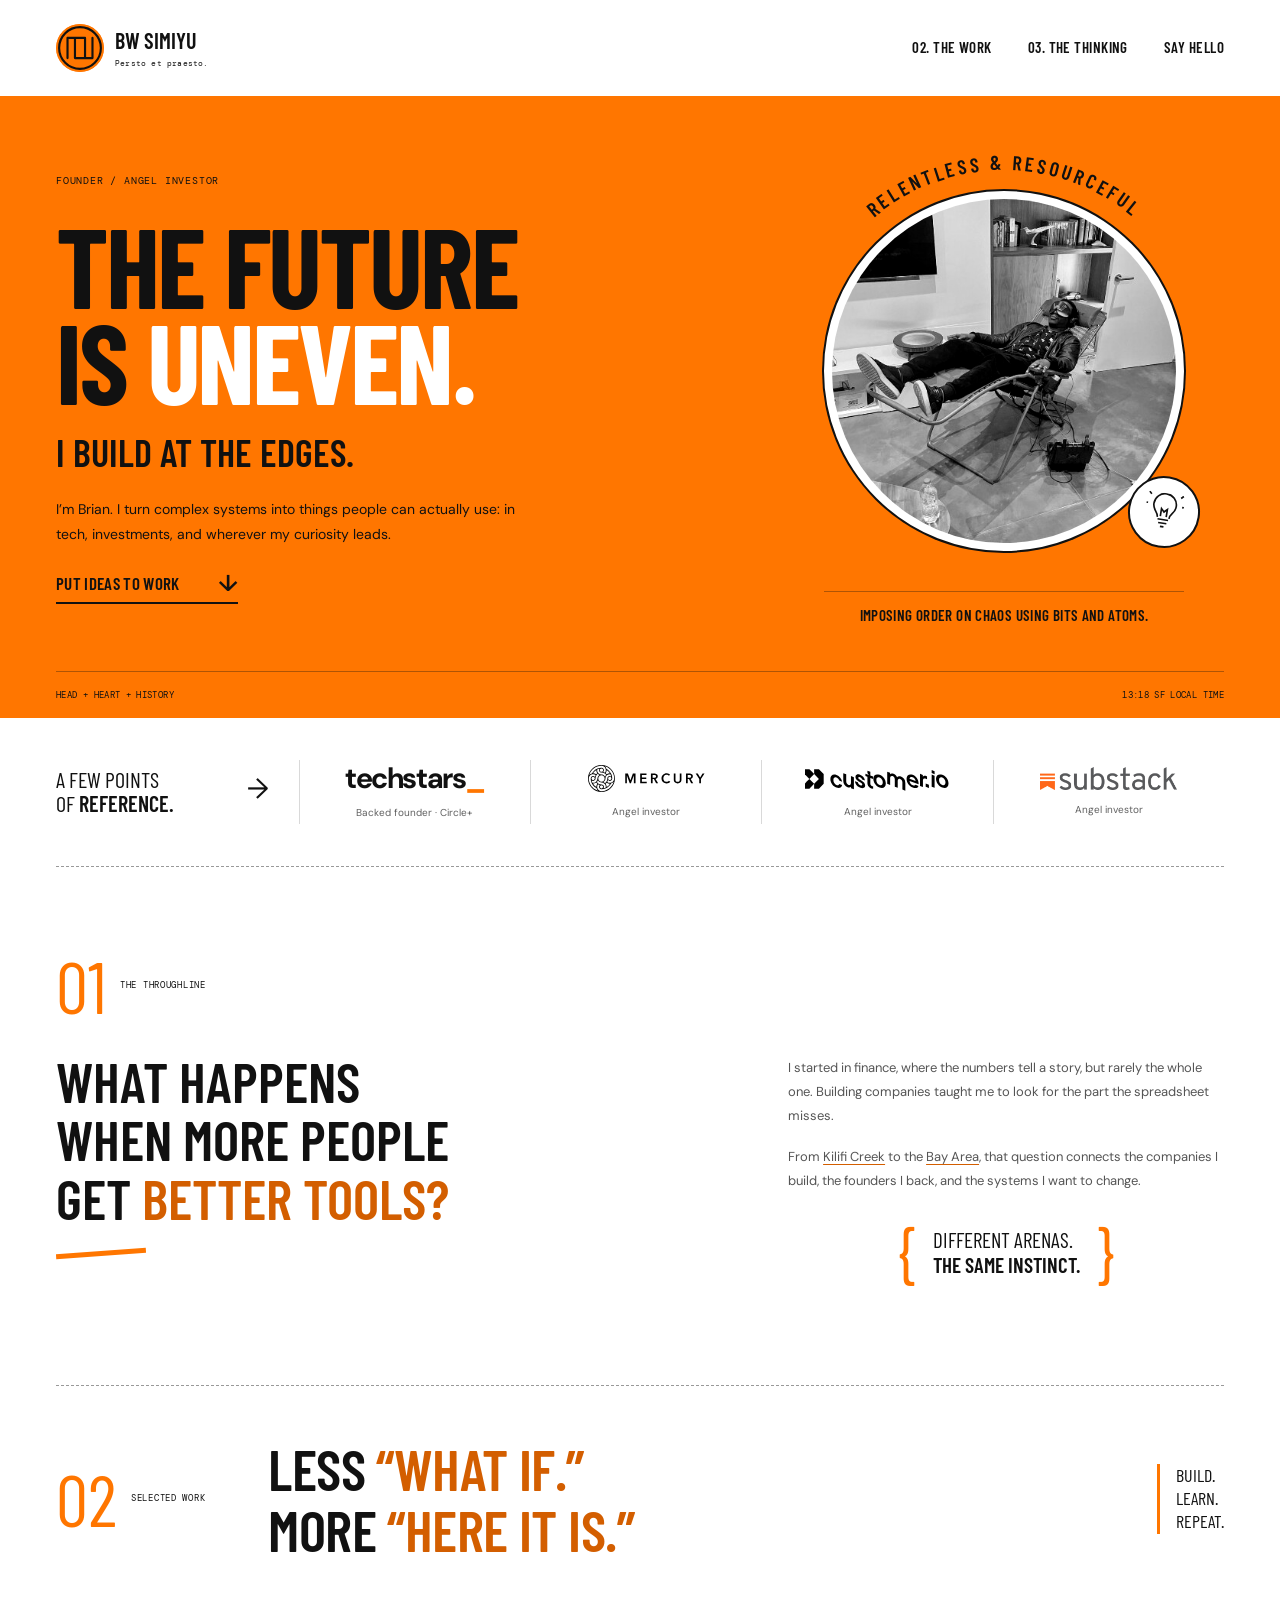
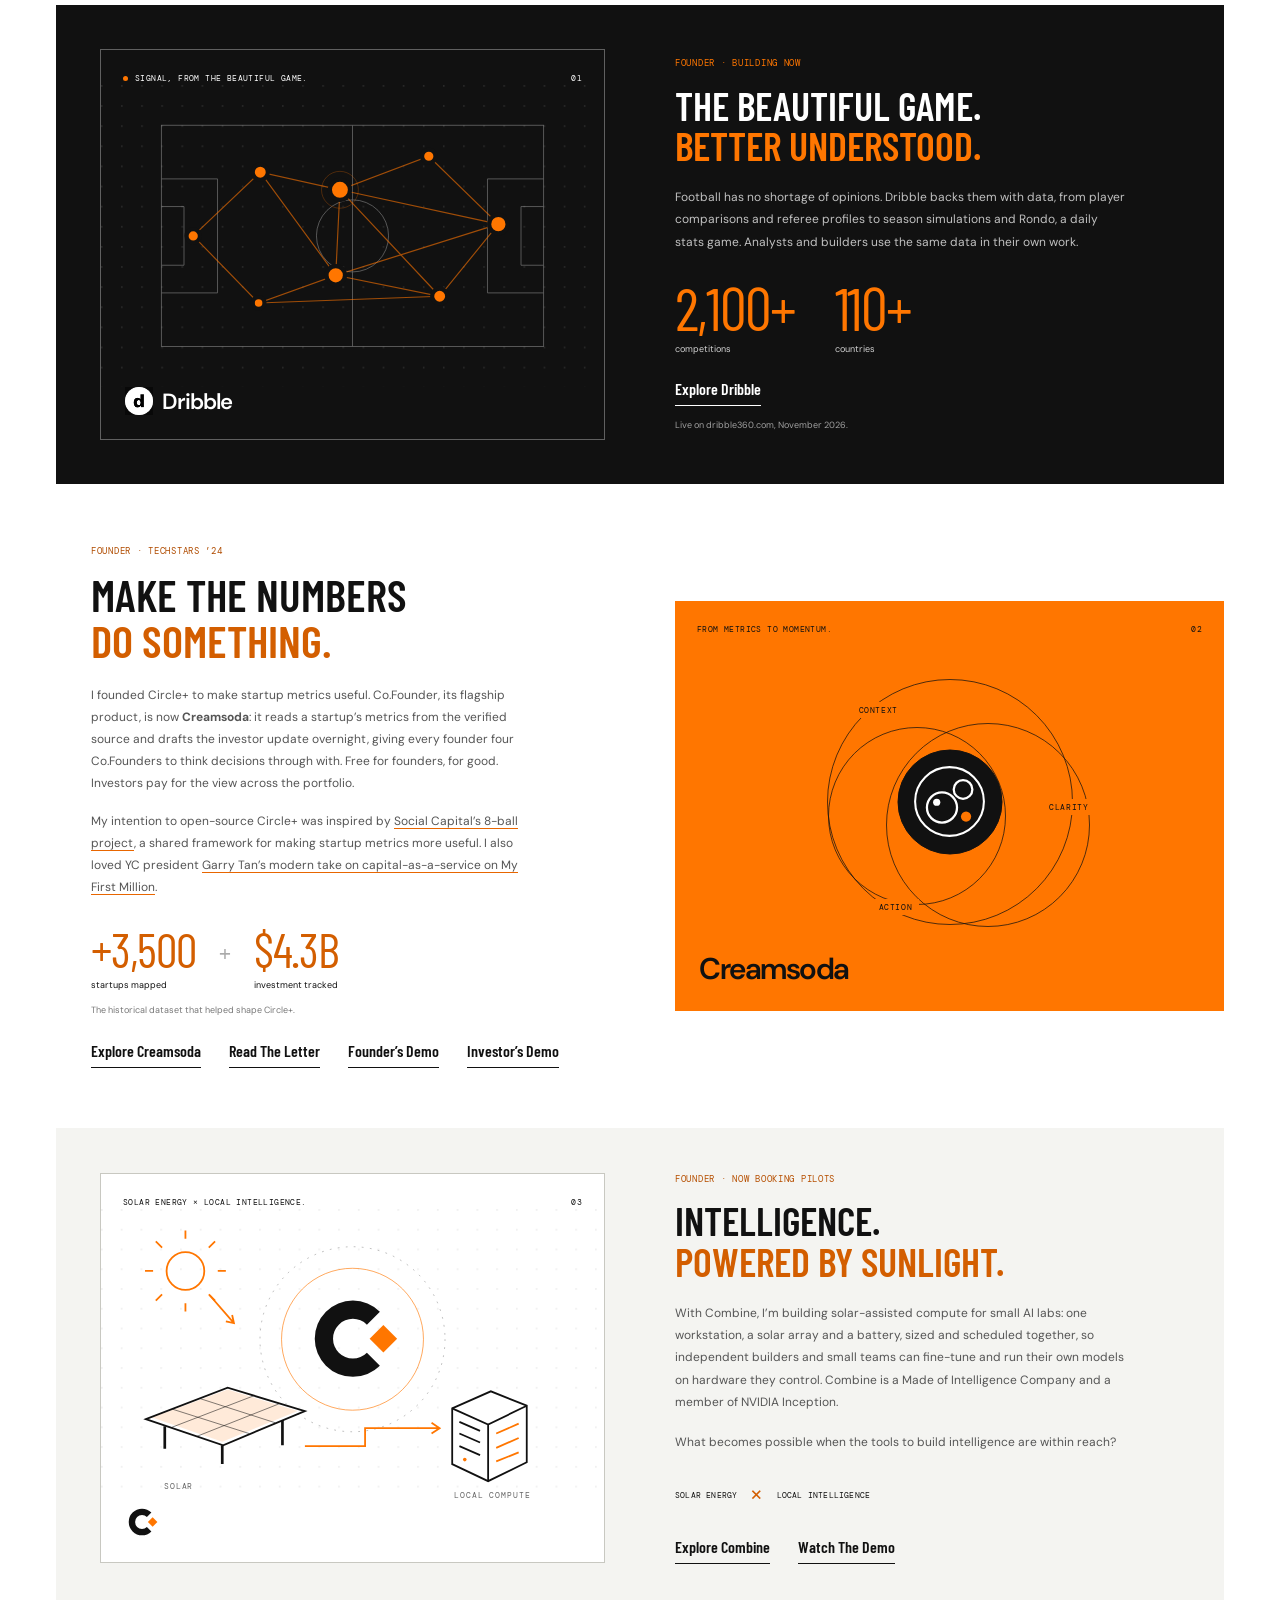
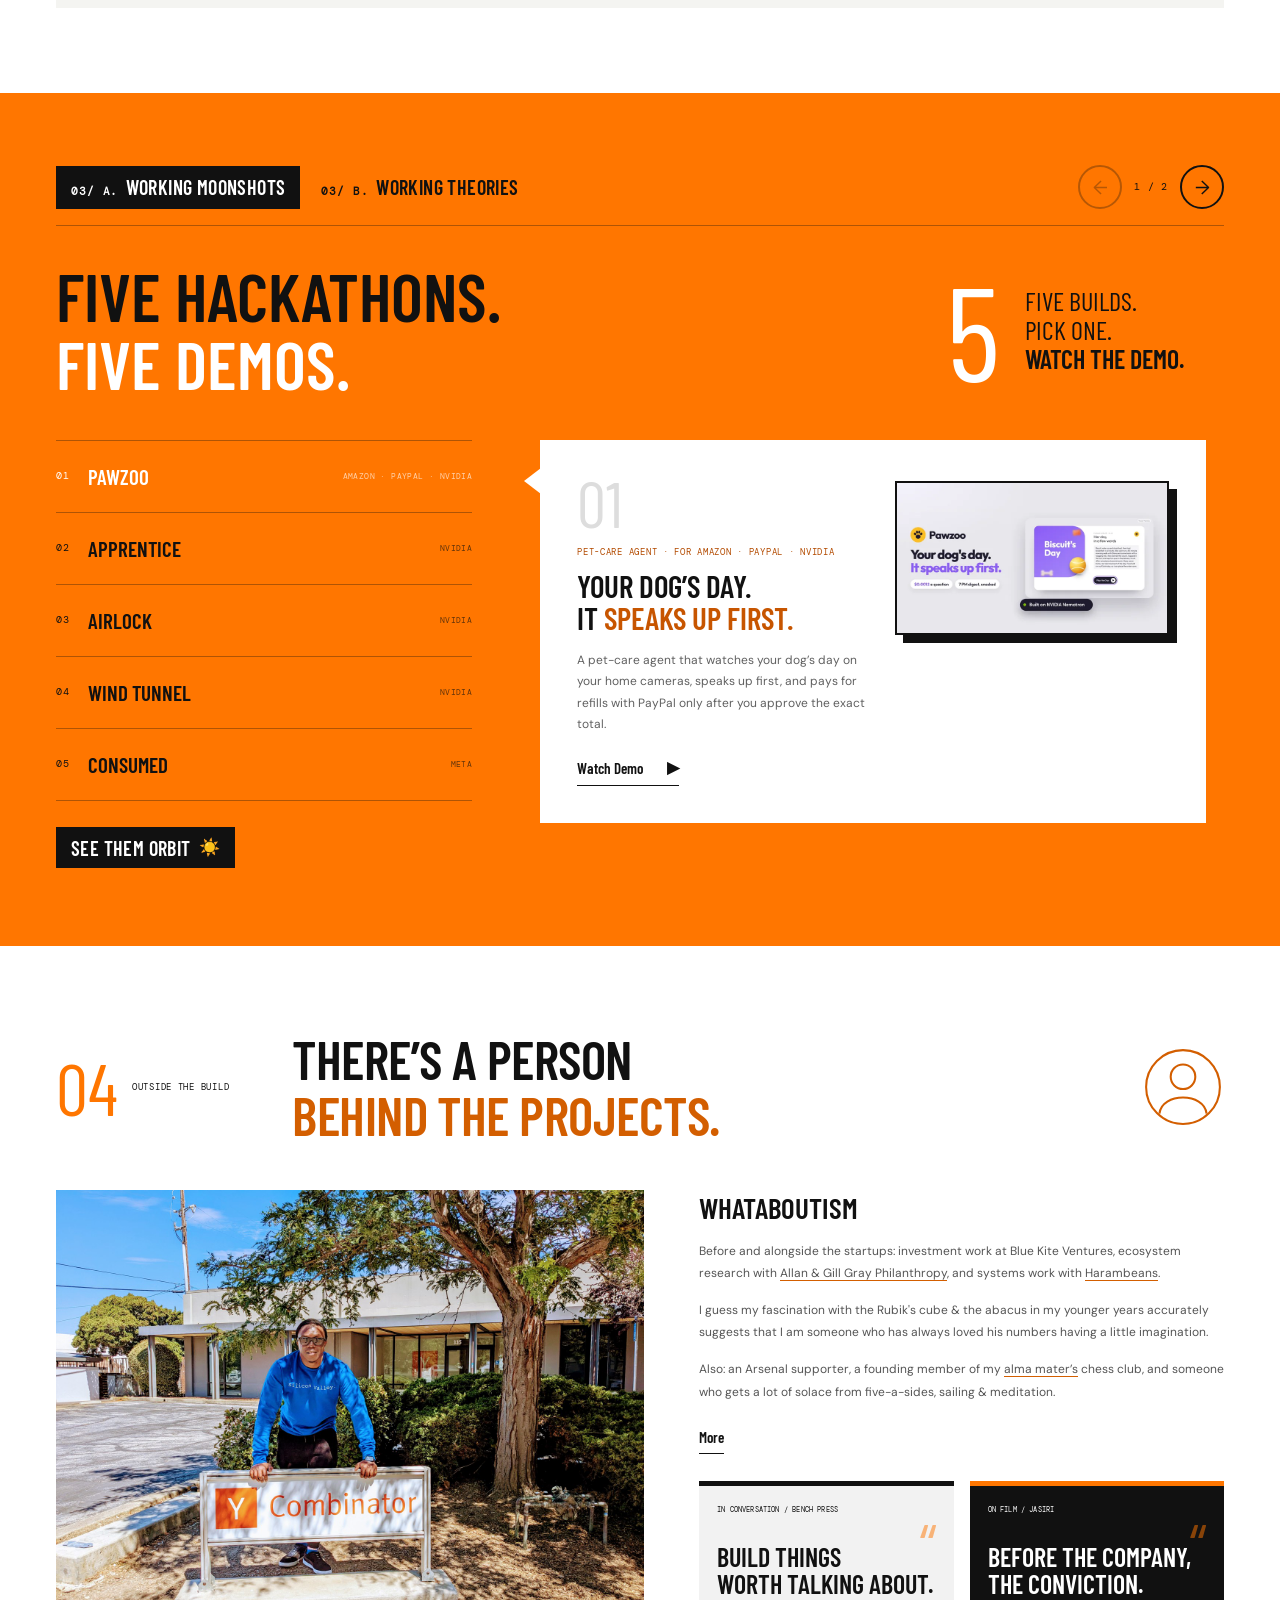
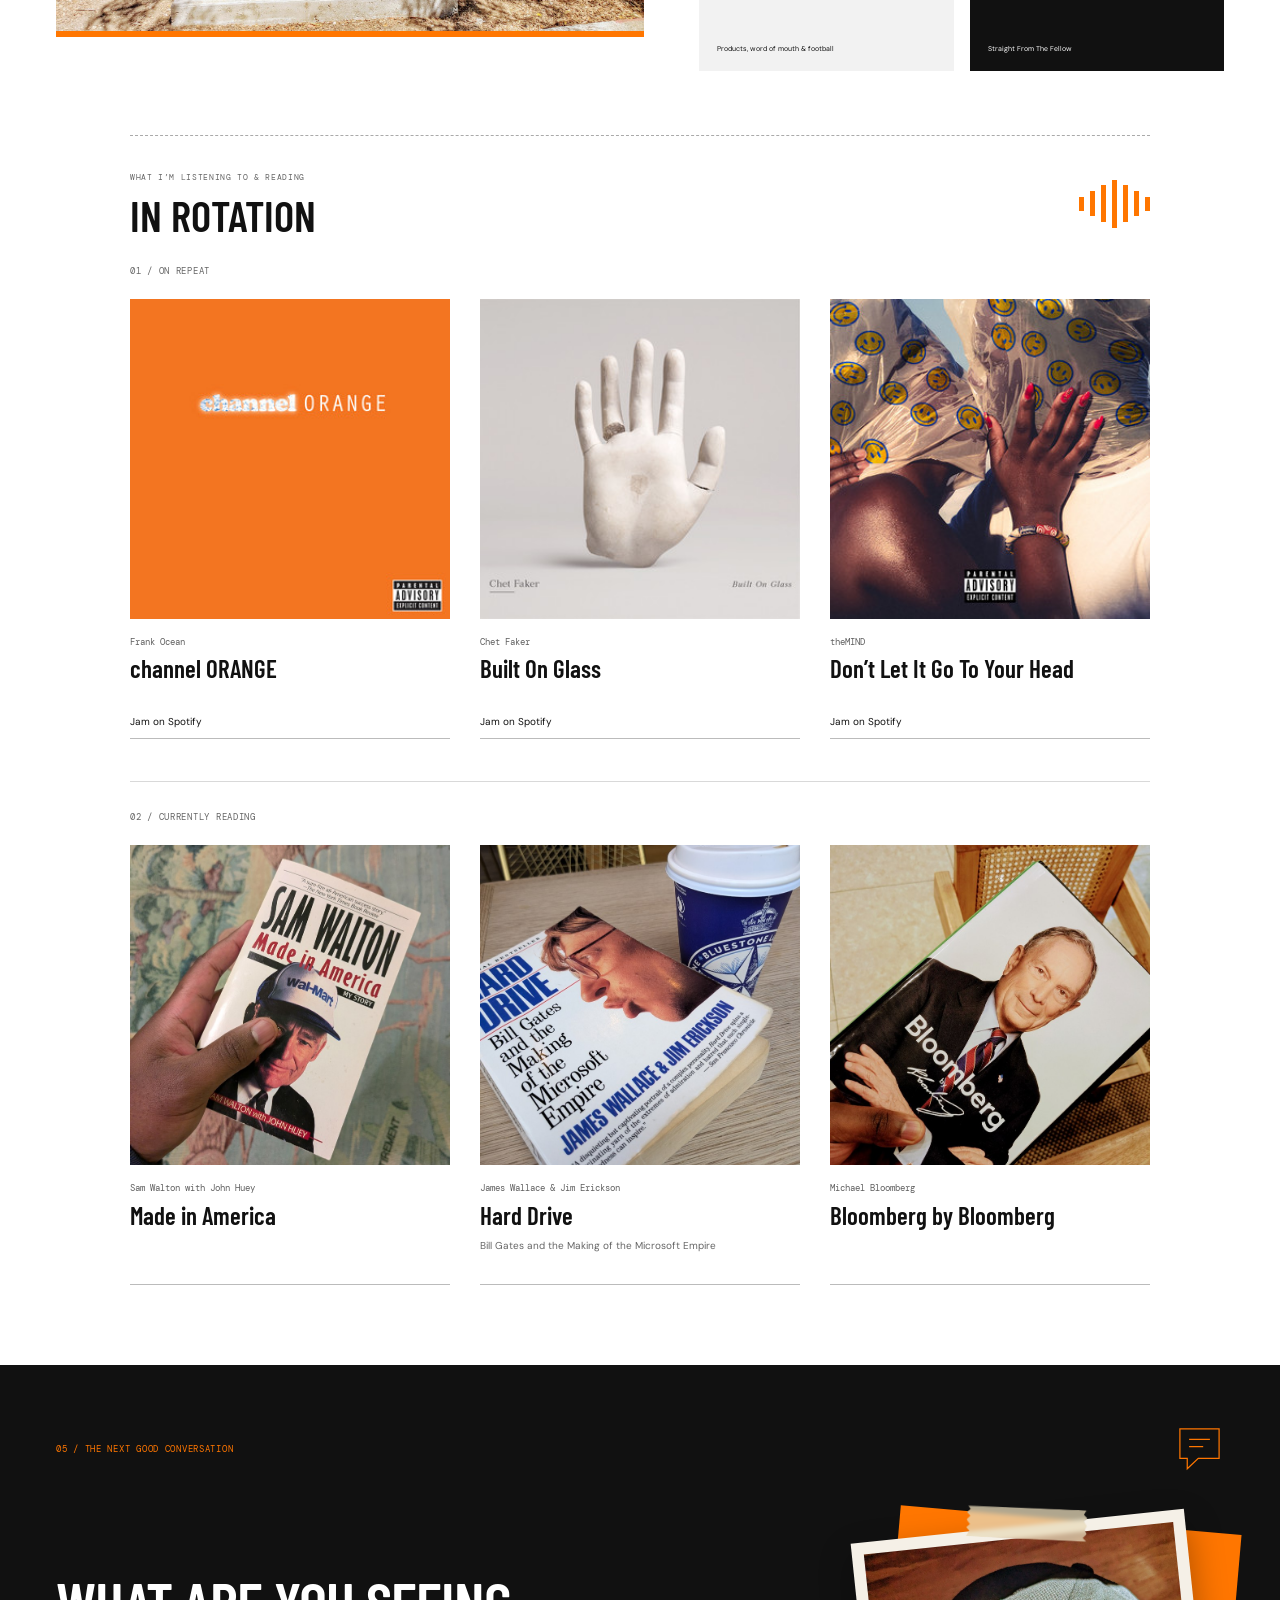
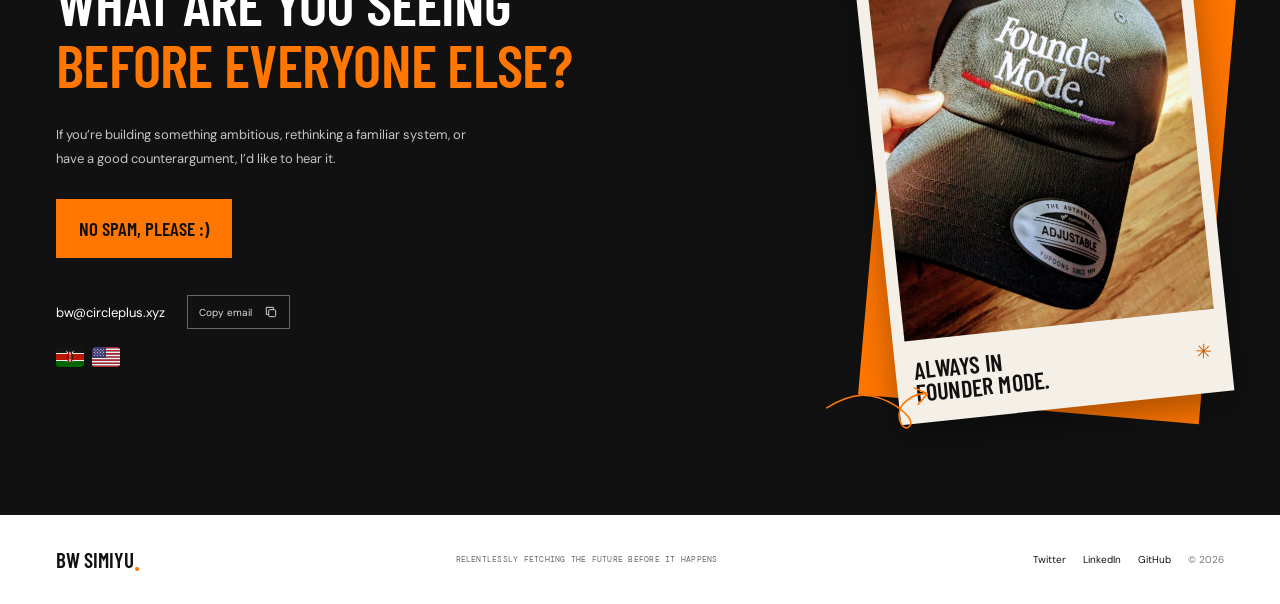
==== commit 9e22534b: "Creamsoda: add Founder's Demo and Investor's Demo links Co-Authored-By: Claude Opus 5.5 <noreply@ant" ====
--- a/index.html
+++ b/index.html
@@ -168,7 +168,7 @@
 
         </a>
 
-        <div class="project-copy"><p class="mono project-role">FOUNDER · TECHSTARS ’24</p><h3>MAKE THE NUMBERS<br><span>DO SOMETHING.</span></h3><p>I founded Circle+ to make startup metrics useful. Co.Founder, its flagship product, is now <strong>Creamsoda</strong>: it reads a startup’s metrics from the verified source and drafts the investor update overnight, giving every founder four Co.Founders to think decisions through with. Free for founders, for good. Investors pay for the view across the portfolio.</p><p class="open-source-note">My intention to open-source Circle+ was inspired by <a href="https://medium.com/swlh/diligence-at-social-capital-epilogue-introducing-the-8-ball-and-gaap-for-startups-7ab215c378bc" target="_blank" rel="noopener noreferrer">Social Capital’s 8-ball project</a>, a shared framework for making startup metrics more useful. I also loved YC president <a href="https://youtu.be/JLznSSp2NBU?t=854" target="_blank" rel="noopener noreferrer">Garry Tan’s modern take on capital-as-a-service on My First Million</a>.</p><div class="circle-facts"><div><strong>+3,500</strong><span>startups mapped</span></div><span class="fact-plus" aria-hidden="true">+</span><div><strong>$4.3B</strong><span>investment tracked</span></div></div><p class="footnote">The historical dataset that helped shape Circle+.</p><div class="crew-links"><a class="text-link" href="https://www.circleplus.xyz" target="_blank" rel="noopener noreferrer">Explore Creamsoda</a><a class="text-link" href="https://www.circleplus.xyz/letter" target="_blank" rel="noopener noreferrer">Read The Letter</a></div></div>
+        <div class="project-copy"><p class="mono project-role">FOUNDER · TECHSTARS ’24</p><h3>MAKE THE NUMBERS<br><span>DO SOMETHING.</span></h3><p>I founded Circle+ to make startup metrics useful. Co.Founder, its flagship product, is now <strong>Creamsoda</strong>: it reads a startup’s metrics from the verified source and drafts the investor update overnight, giving every founder four Co.Founders to think decisions through with. Free for founders, for good. Investors pay for the view across the portfolio.</p><p class="open-source-note">My intention to open-source Circle+ was inspired by <a href="https://medium.com/swlh/diligence-at-social-capital-epilogue-introducing-the-8-ball-and-gaap-for-startups-7ab215c378bc" target="_blank" rel="noopener noreferrer">Social Capital’s 8-ball project</a>, a shared framework for making startup metrics more useful. I also loved YC president <a href="https://youtu.be/JLznSSp2NBU?t=854" target="_blank" rel="noopener noreferrer">Garry Tan’s modern take on capital-as-a-service on My First Million</a>.</p><div class="circle-facts"><div><strong>+3,500</strong><span>startups mapped</span></div><span class="fact-plus" aria-hidden="true">+</span><div><strong>$4.3B</strong><span>investment tracked</span></div></div><p class="footnote">The historical dataset that helped shape Circle+.</p><div class="crew-links"><a class="text-link" href="https://www.circleplus.xyz" target="_blank" rel="noopener noreferrer">Explore Creamsoda</a><a class="text-link" href="https://www.circleplus.xyz/letter" target="_blank" rel="noopener noreferrer">Read The Letter</a><a class="text-link" href="https://youtu.be/rhkACe1Xg_8" target="_blank" rel="noopener noreferrer">Founder’s Demo</a><a class="text-link" href="https://youtu.be/6AI3Avpd7Yg" target="_blank" rel="noopener noreferrer">Investor’s Demo</a></div></div>
 
       </article>
 
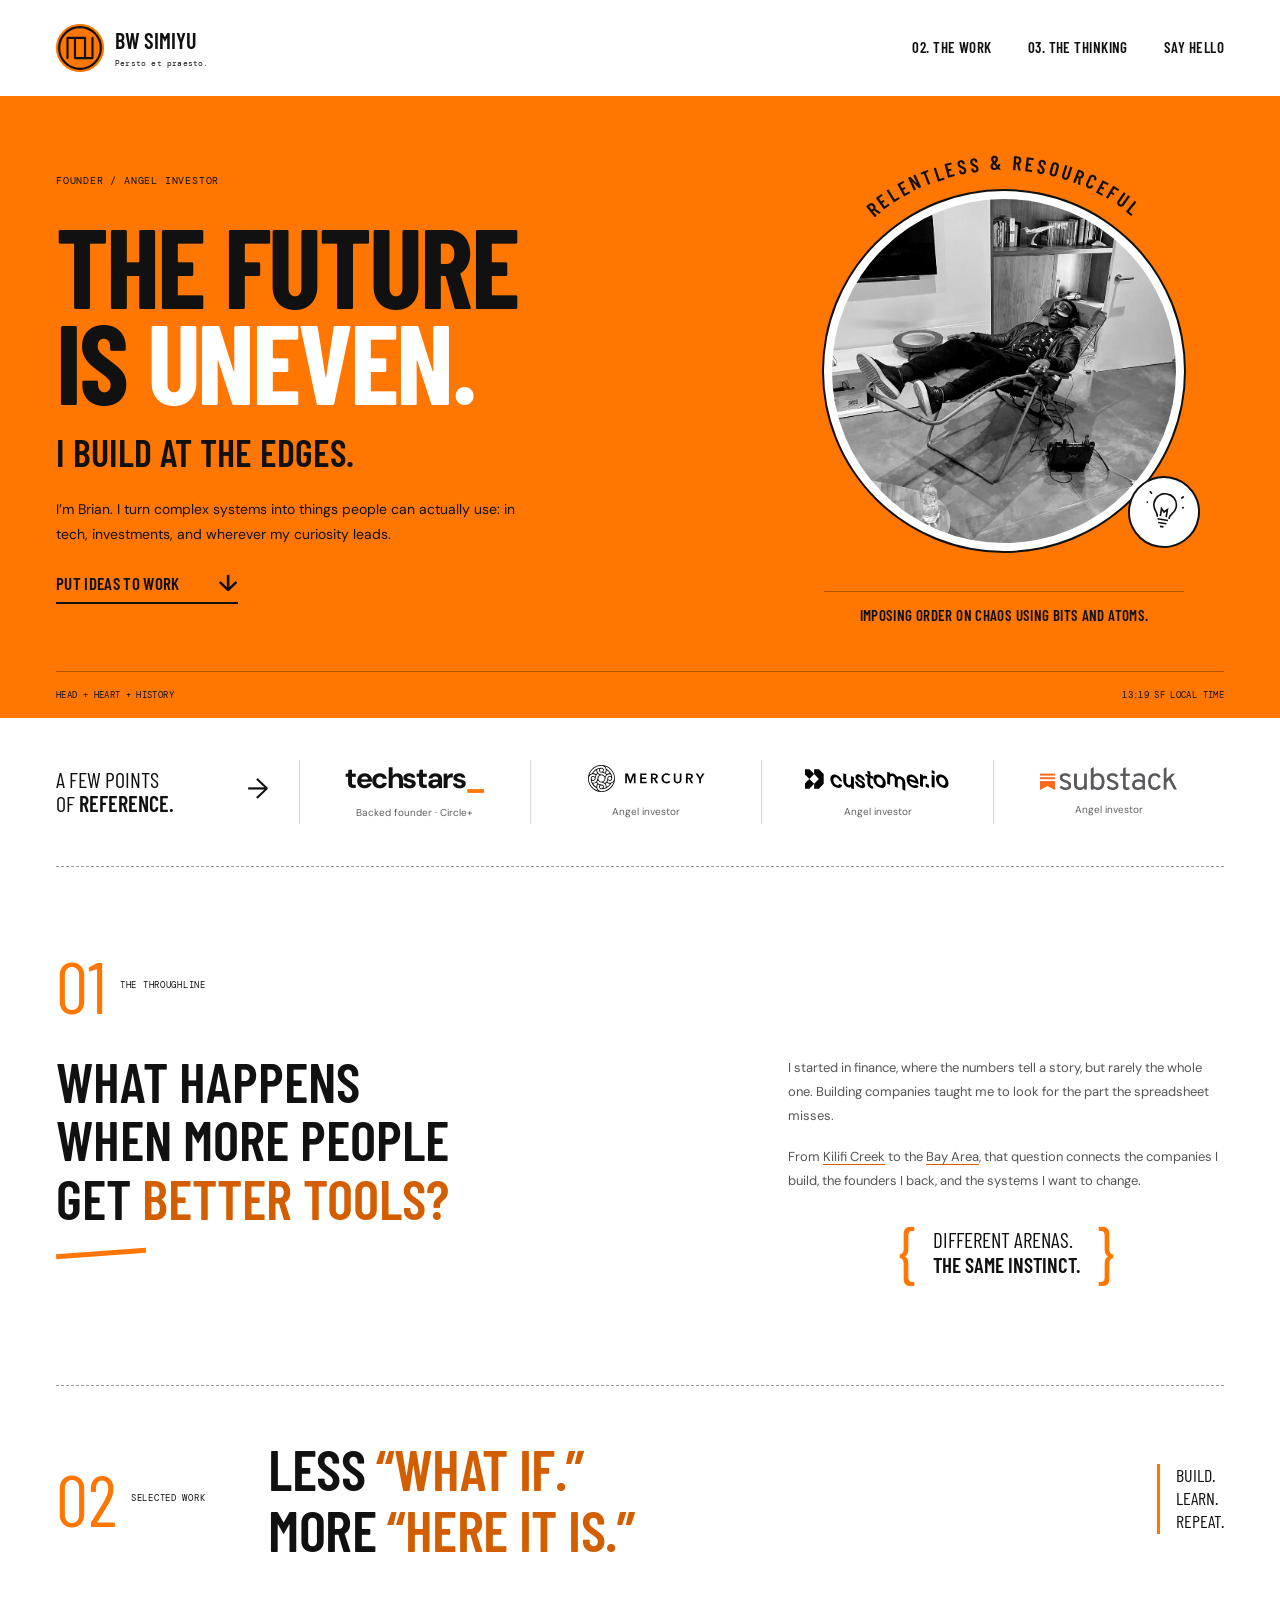
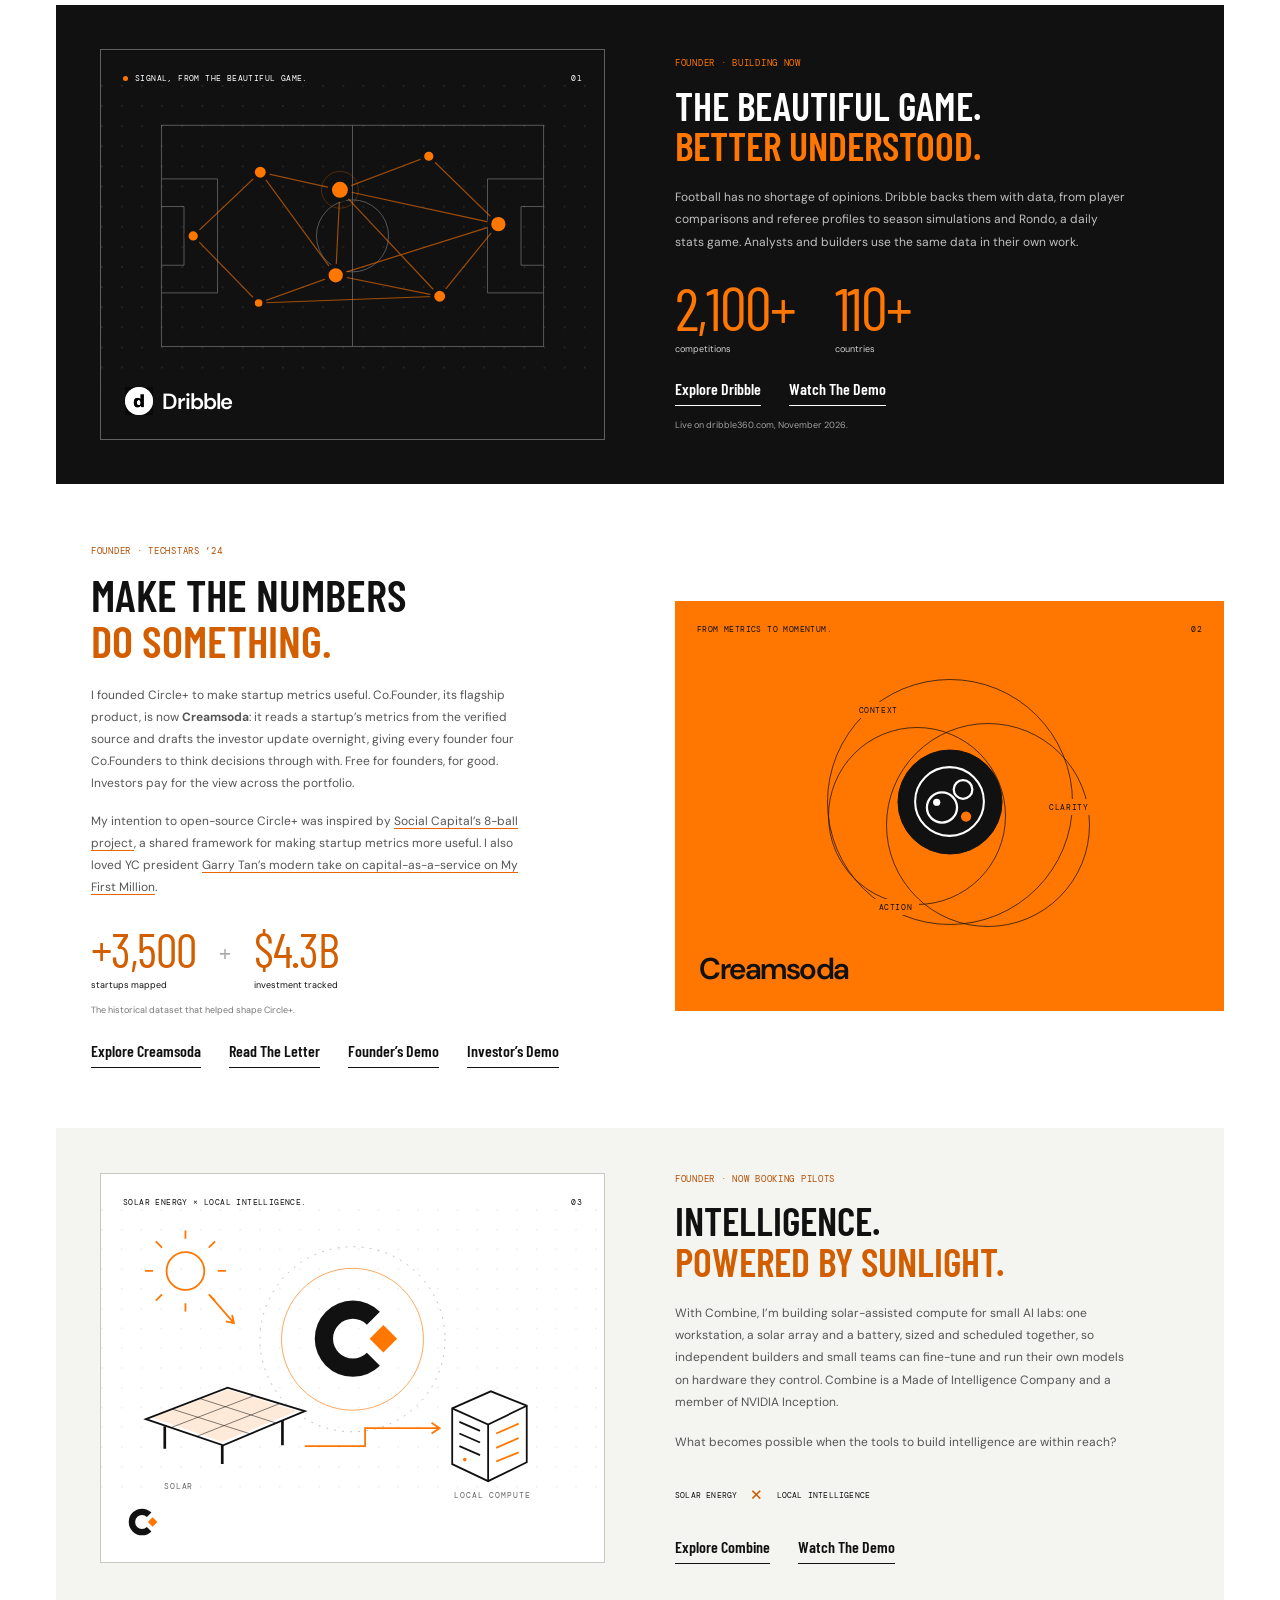
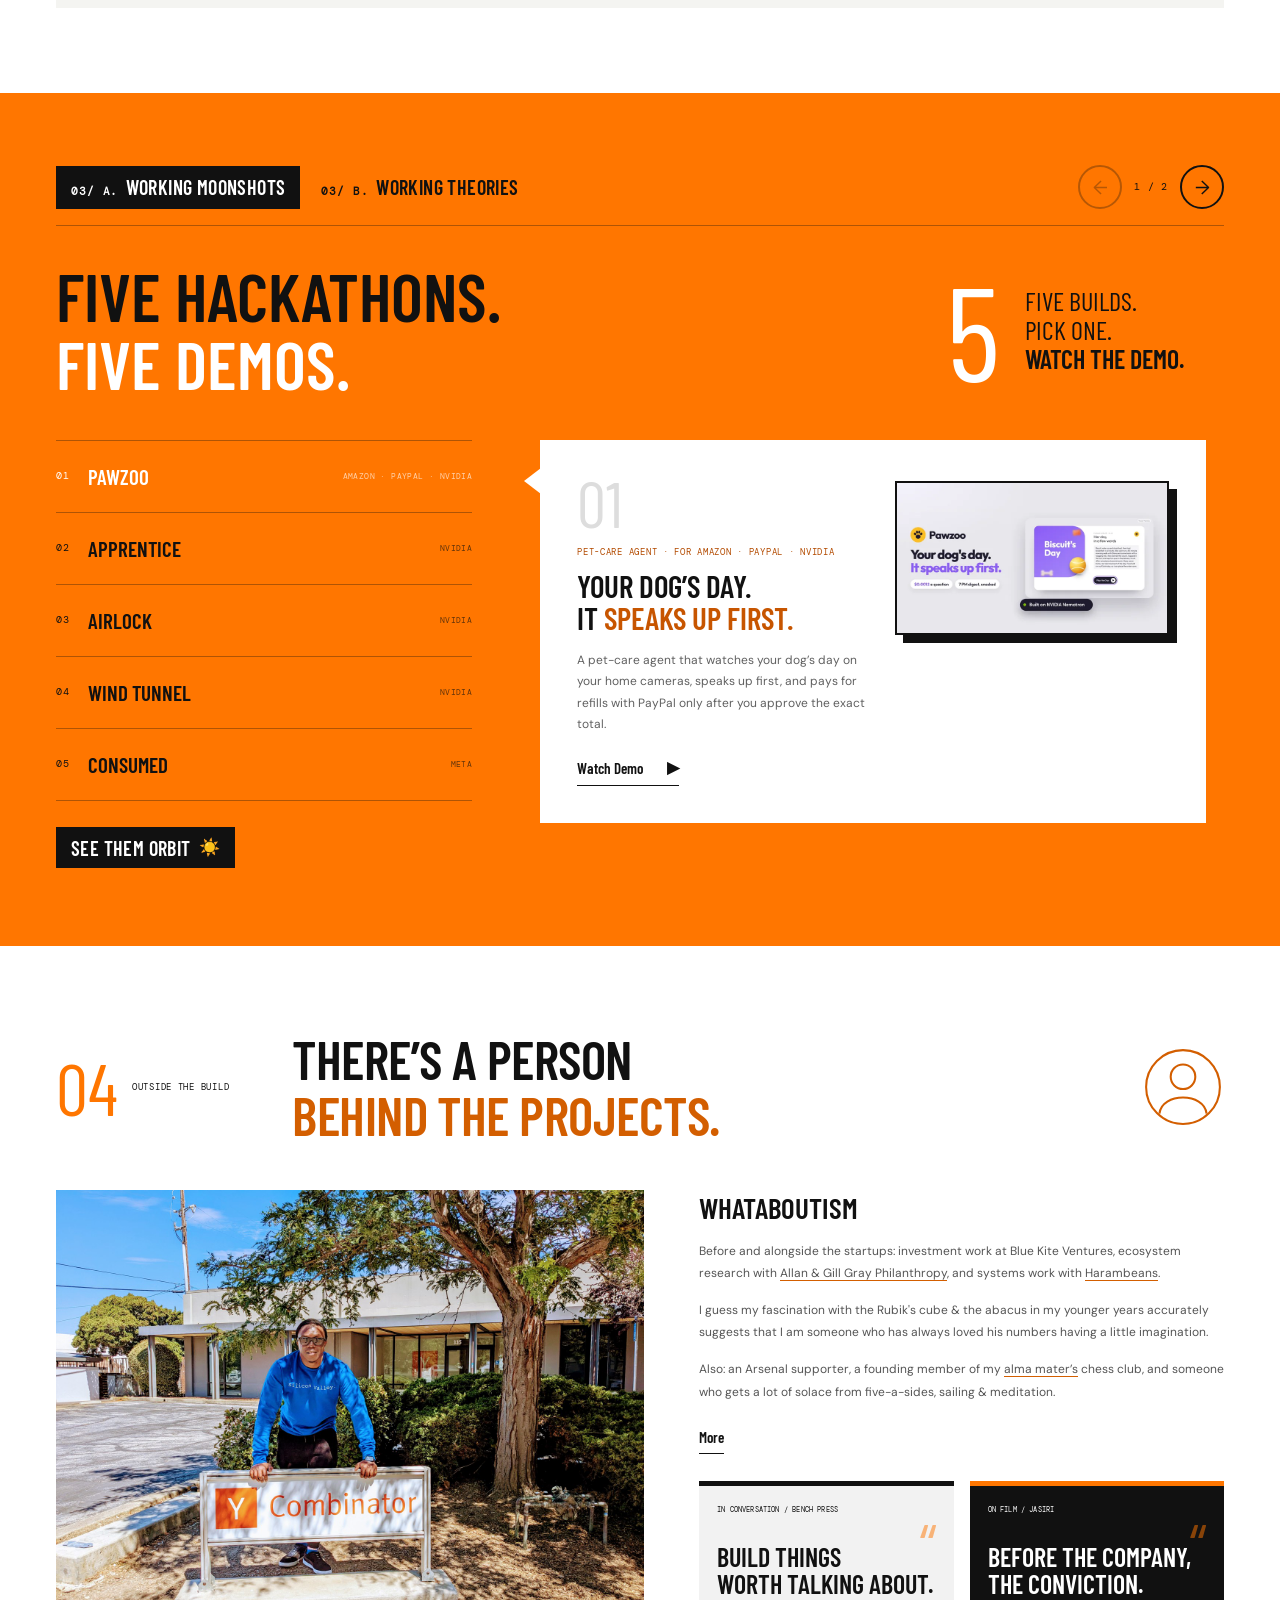
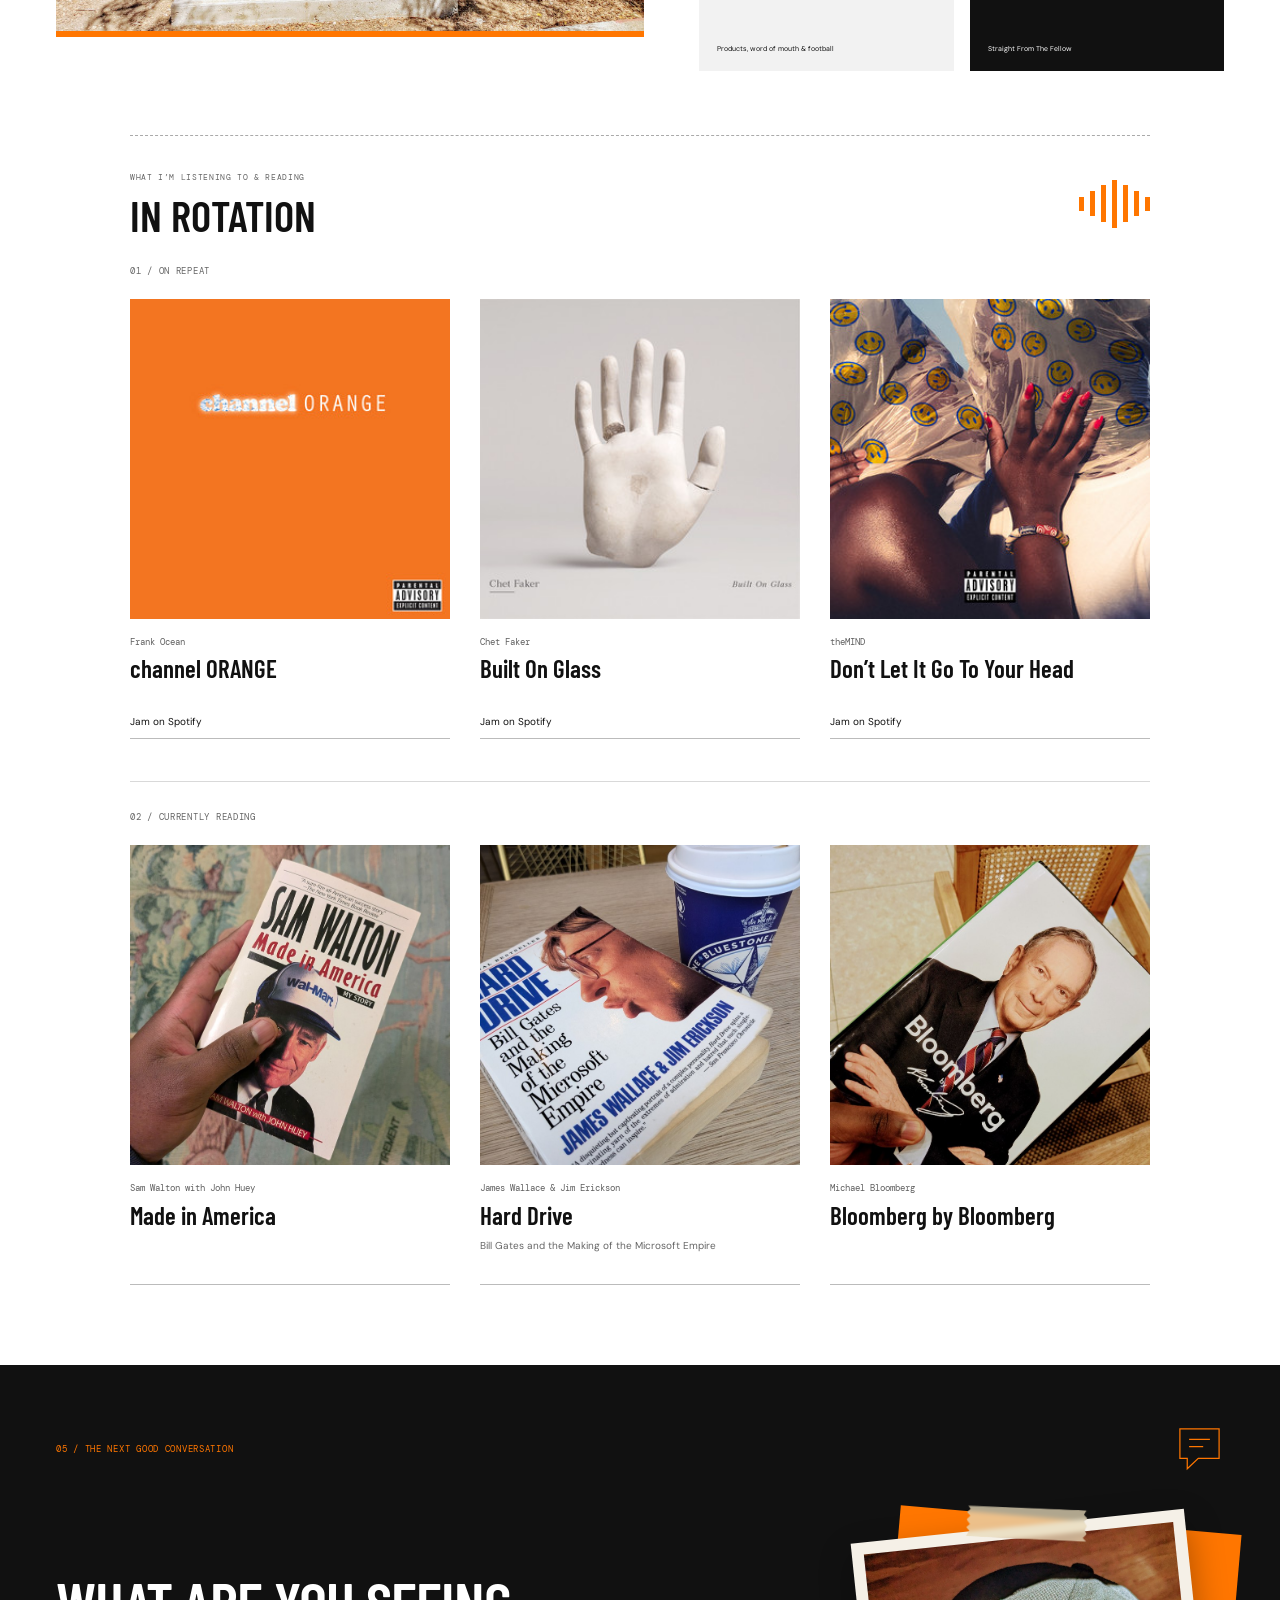
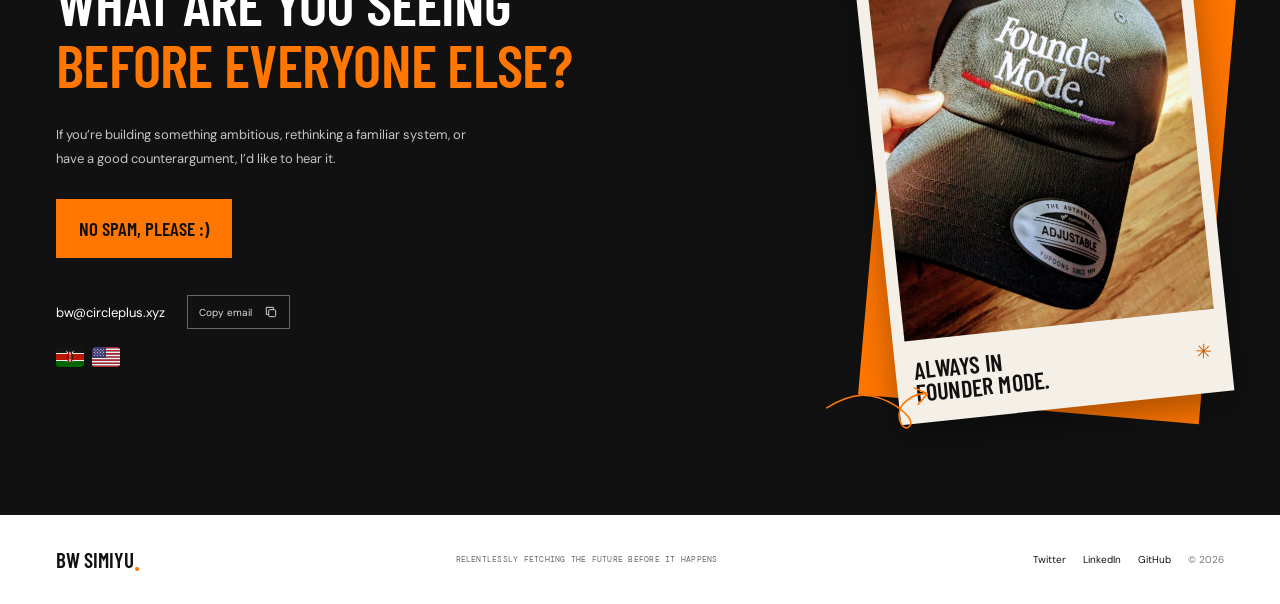
==== commit 916ac3cb: "Dribble: add Watch The Demo link Co-Authored-By: Claude Opus 5.5 <noreply@anthropic.com> Claude-Sess" ====
--- a/index.html
+++ b/index.html
@@ -150,7 +150,7 @@
 
         </a>
 
-        <div class="project-copy"><p class="mono project-role">FOUNDER · BUILDING NOW</p><h3>THE BEAUTIFUL GAME.<br><span>BETTER UNDERSTOOD.</span></h3><p>Football has no shortage of opinions. Dribble backs them with data, from player comparisons and referee profiles to season simulations and Rondo, a daily stats game. Analysts and builders use the same data in their own work.</p><div class="project-facts"><span><strong>2,100+</strong><small>competitions</small></span><span><strong>110+</strong><small>countries</small></span></div><a class="text-link" href="https://dribble360.com" target="_blank" rel="noopener noreferrer">Explore Dribble</a><p class="footnote">Live on dribble360.com, November 2026.</p></div>
+        <div class="project-copy"><p class="mono project-role">FOUNDER · BUILDING NOW</p><h3>THE BEAUTIFUL GAME.<br><span>BETTER UNDERSTOOD.</span></h3><p>Football has no shortage of opinions. Dribble backs them with data, from player comparisons and referee profiles to season simulations and Rondo, a daily stats game. Analysts and builders use the same data in their own work.</p><div class="project-facts"><span><strong>2,100+</strong><small>competitions</small></span><span><strong>110+</strong><small>countries</small></span></div><div class="crew-links"><a class="text-link" href="https://dribble360.com" target="_blank" rel="noopener noreferrer">Explore Dribble</a><a class="text-link" href="https://youtu.be/95YQef9KeWo" target="_blank" rel="noopener noreferrer">Watch The Demo</a></div><p class="footnote">Live on dribble360.com, November 2026.</p></div>
 
       </article>
 
